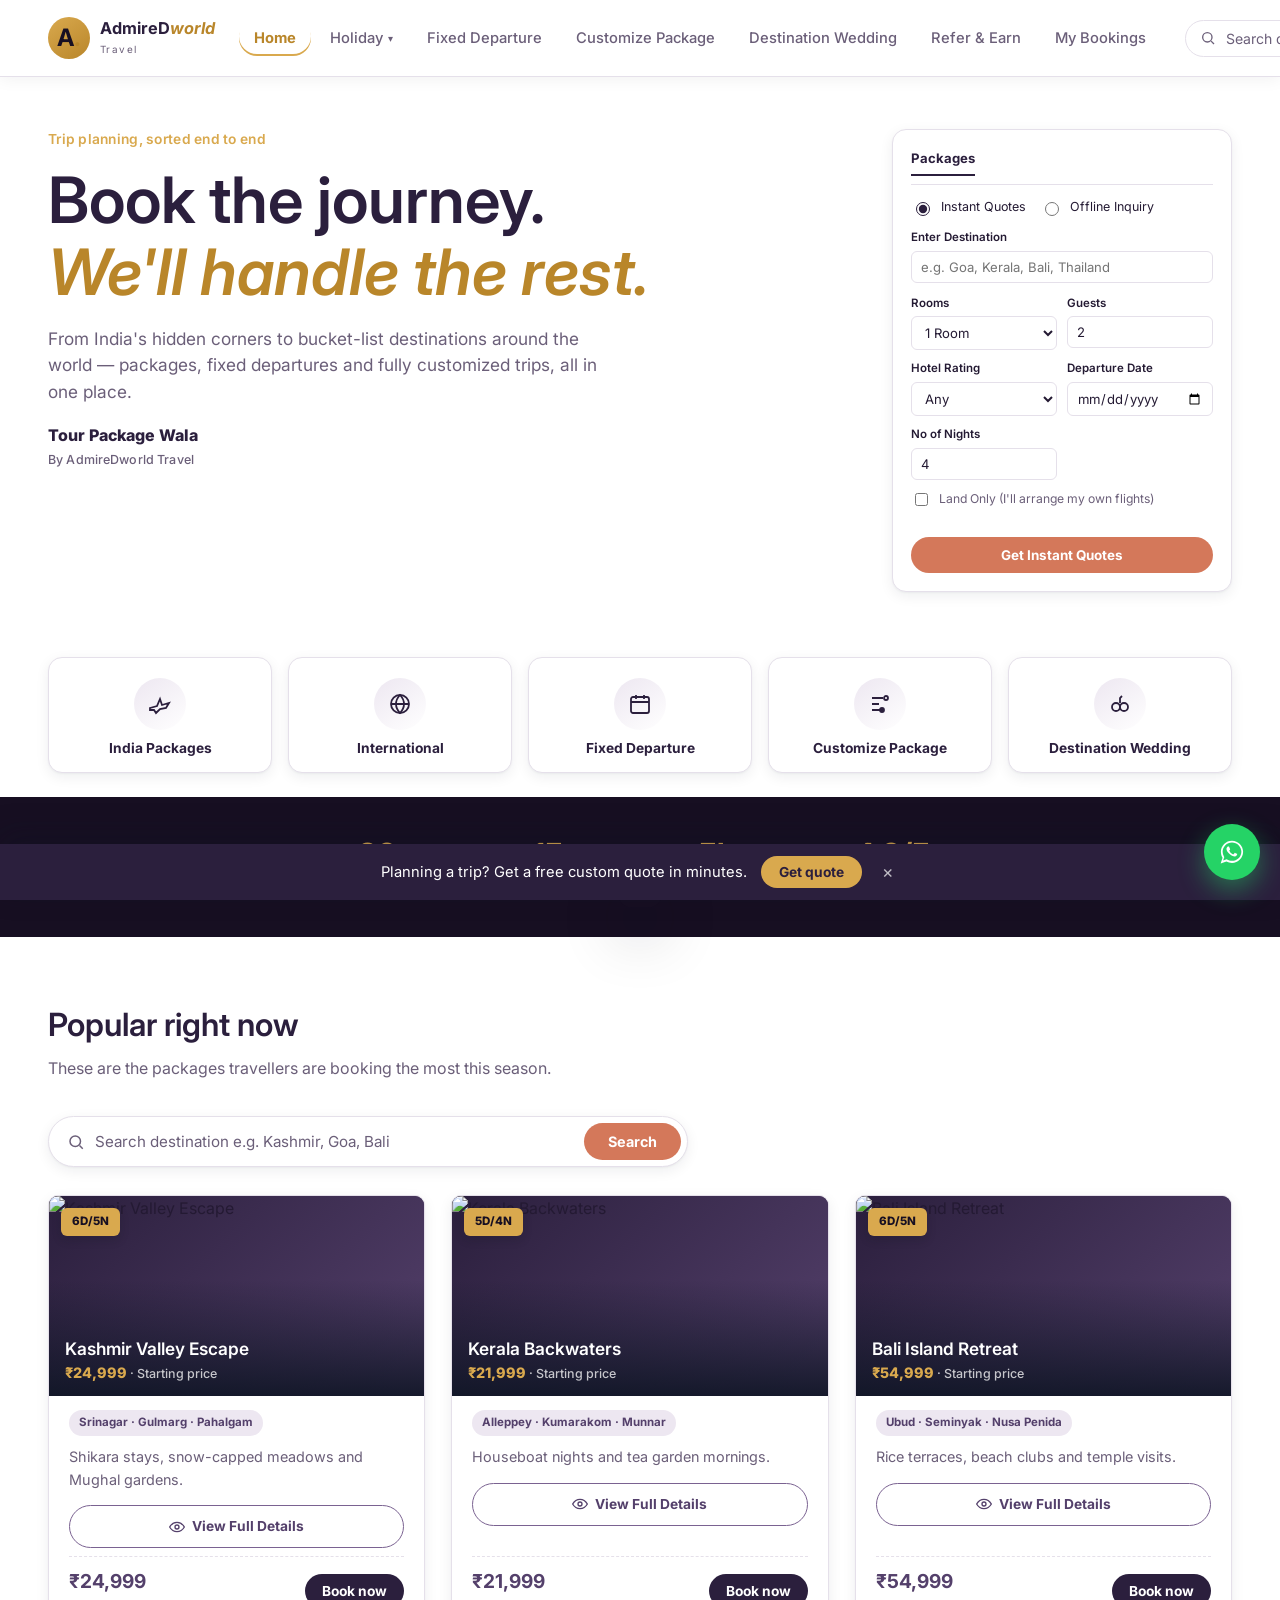
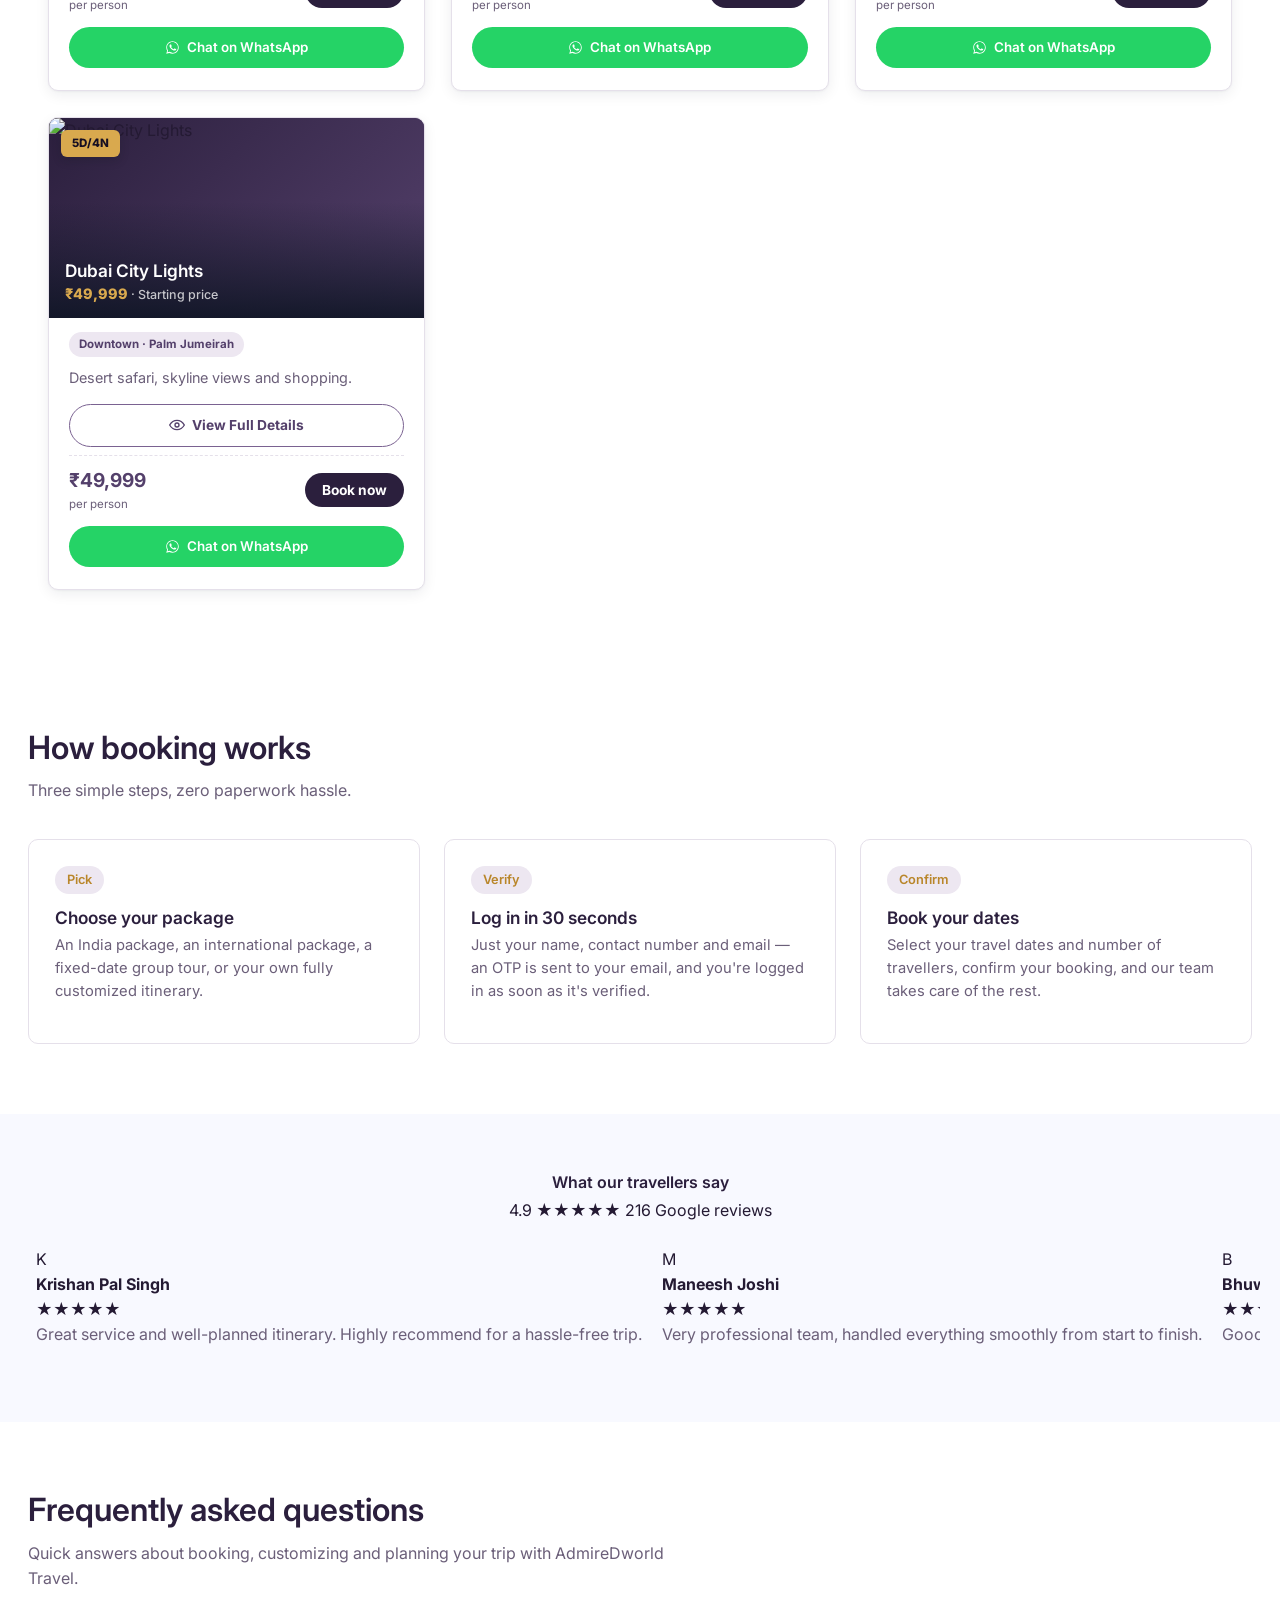
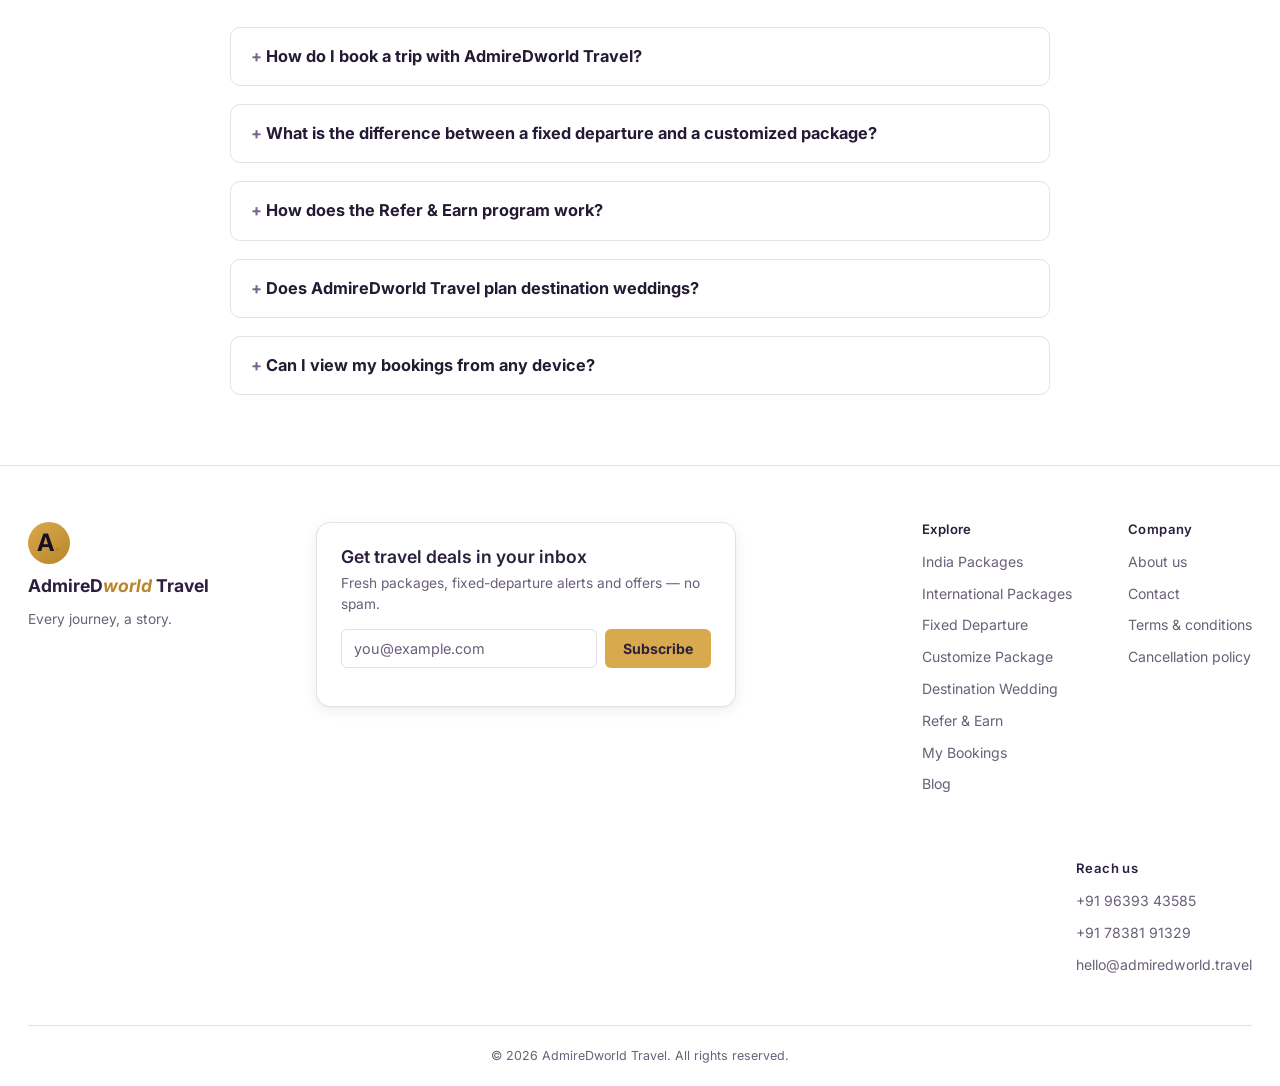
==== index.html @ 6d371c13 "Add files via upload" ====
<!DOCTYPE html>
<html lang="en">
<head>
<meta charset="UTF-8">
<meta name="viewport" content="width=device-width, initial-scale=1.0">

<!-- ============ GOOGLE ANALYTICS (GA4) ============
     Property: "AdmireDworld Travel" (394942253), stream: tourpackagewala.in
     Tracks pageviews automatically; custom conversion events (bookings,
     leads, wedding enquiries) are fired from js/script.js — see the
     gtag('event', ...) calls near each successful form submission. -->
<!-- Google tag (gtag.js) — additional GA4 stream -->
<script async src="https://www.googletagmanager.com/gtag/js?id=G-2WT1V9B7Y7"></script>
<script>
  window.dataLayer = window.dataLayer || [];
  function gtag(){dataLayer.push(arguments);}
  gtag('js', new Date());
  gtag('config', 'G-2WT1V9B7Y7');
</script>

<!-- ============ PRIMARY SEO ============ -->
<title id="pageTitleTag">AdmireDworld Travel | India &amp; International Holiday Packages, Fixed Departures &amp; Destination Weddings</title>
<meta id="metaDescriptionTag" name="description" content="Plan your next trip with AdmireDworld Travel — handpicked India &amp; international holiday packages, fixed-date group departures, fully customized itineraries, and destination wedding planning. Trusted by 18,000+ travellers.">
<meta name="keywords" content="AdmireDworld Travel, India travel packages, international holiday packages, fixed departure tours, customized trip itinerary, destination wedding planner, honeymoon packages, group tours India, travel agency">
<meta name="robots" content="index, follow, max-image-preview:large">
<meta name="author" content="AdmireDworld Travel">
<link id="canonicalTag" rel="canonical" href="https://www.tourpackagewala.in/">
<link rel="llms-txt" href="llms.txt" title="Plain-facts summary for AI assistants">
<meta name="theme-color" content="#2B3968">
<link rel="icon" href="favicon.ico" sizes="any">
<link rel="apple-touch-icon" href="apple-touch-icon.png">

<!-- ============ OPEN GRAPH (Facebook / WhatsApp / LinkedIn previews) ============ -->
<meta property="og:type" content="travel_agency">
<meta property="og:site_name" content="AdmireDworld Travel">
<meta property="og:title" content="AdmireDworld Travel | India &amp; International Holiday Packages">
<meta property="og:description" content="Handpicked India &amp; international packages, fixed departures, customized trips and destination weddings — planned end to end by AdmireDworld Travel.">
<meta property="og:url" content="https://www.tourpackagewala.in/">
<meta property="og:image" content="https://www.tourpackagewala.in/og-image.jpg">
<meta property="og:locale" content="en_IN">

<!-- ============ TWITTER CARD ============ -->
<meta name="twitter:card" content="summary_large_image">
<meta name="twitter:title" content="AdmireDworld Travel | India &amp; International Holiday Packages">
<meta name="twitter:description" content="Handpicked India &amp; international packages, fixed departures, customized trips and destination weddings.">
<meta name="twitter:image" content="https://www.tourpackagewala.in/og-image.jpg">

<link rel="preconnect" href="https://fonts.googleapis.com">
<link rel="preconnect" href="https://fonts.gstatic.com" crossorigin>
<link href="https://fonts.googleapis.com/css2?family=Fraunces:ital,opsz,wght@0,9..144,400;0,9..144,500;0,9..144,600;0,9..144,700;1,9..144,500&family=Inter:wght@400;500;600;700&display=swap" rel="stylesheet">
<link rel="stylesheet" href="style.css?v=8">

<!-- ============ STRUCTURED DATA (Schema.org) — helps Google Business Profile,
     AI answer engines (AEO) and rich results understand who you are ============
     NOTE: Replace the placeholder address, geo-coordinates, openingHours and
     sameAs (social + Google Business Profile) links below with your real
     details so this matches your Google Business Profile exactly (same NAP —
     Name, Address, Phone — everywhere is what makes GBP ranking work). -->
<script type="application/ld+json">
{
  "@context": "https://schema.org",
  "@type": "TravelAgency",
  "name": "AdmireDworld Travel",
  "description": "AdmireDworld Travel plans India and international holiday packages, fixed-date group departures, fully customized itineraries and destination weddings.",
  "url": "https://www.tourpackagewala.in/",
  "telephone": "+91-96393-43585",
  "email": "hello@admiredworld.travel",
  "priceRange": "₹₹",
  "image": "https://www.tourpackagewala.in/og-image.jpg",
  "address": {
    "@type": "PostalAddress",
    "streetAddress": "Gas Godam Rd, near Ujala Cygnus Central Hospital, Shiv Puram Phase-I, Kusumkhera",
    "addressLocality": "Haldwani",
    "addressRegion": "Uttarakhand",
    "postalCode": "263139",
    "addressCountry": "IN"
  },
  "geo": {
    "@type": "GeoCoordinates",
    "latitude": "29.2214385",
    "longitude": "79.503896"
  },
  "openingHoursSpecification": [
    {
      "@type": "OpeningHoursSpecification",
      "dayOfWeek": ["Monday","Tuesday","Wednesday","Thursday","Friday","Saturday"],
      "opens": "10:00",
      "closes": "19:00"
    }
  ],
  "sameAs": [
    "https://www.instagram.com/admiredworldtravel",
    "https://www.facebook.com/admiredworldtravel",
    "https://www.google.com/maps/place/?q=place_id:ChIJj8Ql8t39DDkRrRLIYlq8JWg"
  ],
  "areaServed": "IN",
  "aggregateRating": {
    "@type": "AggregateRating",
    "ratingValue": "4.9",
    "reviewCount": "216"
  }
}
</script>

<!-- FAQ structured data — matches the visible FAQ section near the footer.
     This is what AI answer engines (ChatGPT, Google AI Overviews, Perplexity
     etc.) read to answer questions about AdmireDworld Travel directly. -->
<script type="application/ld+json">
{
  "@context": "https://schema.org",
  "@type": "FAQPage",
  "mainEntity": [
    {
      "@type": "Question",
      "name": "How do I book a trip with AdmireDworld Travel?",
      "acceptedAnswer": {
        "@type": "Answer",
        "text": "Choose an India package, international package, fixed departure, or build a fully customized itinerary. Log in with your name, phone number and email (verified by a one-time OTP sent to your email), select your travel dates and number of travellers, and confirm your booking. Our team takes care of the rest."
      }
    },
    {
      "@type": "Question",
      "name": "What is the difference between a fixed departure and a customized package?",
      "acceptedAnswer": {
        "@type": "Answer",
        "text": "A fixed departure is a group tour that leaves on a set date with guaranteed seats. A customized package is built just for you — you choose the destination, duration, budget and travel style, and our team sends a personalized itinerary within 24 hours."
      }
    },
    {
      "@type": "Question",
      "name": "How does the Refer & Earn program work?",
      "acceptedAnswer": {
        "@type": "Answer",
        "text": "Once you're approved as a referral partner, share your personal referral link. When someone signs up through it, they get an instant ₹500 welcome bonus. Once their trip booking is confirmed, you earn your commission percentage of that booking amount as travel credit."
      }
    },
    {
      "@type": "Question",
      "name": "Does AdmireDworld Travel plan destination weddings?",
      "acceptedAnswer": {
        "@type": "Answer",
        "text": "Yes. AdmireDworld Travel plans destination weddings end to end — venue selection, decor, guest travel and on-ground coordination — across curated venues in India and abroad."
      }
    },
    {
      "@type": "Question",
      "name": "Can I view my bookings from any device?",
      "acceptedAnswer": {
        "@type": "Answer",
        "text": "Yes. Log in with the same account (email) on any phone or computer and all your bookings appear, since they are saved against your account on our server rather than on a single device."
      }
    }
  ]
}
</script>

<!-- Per-package FAQ structured data (AEO) — stays "null" (no FAQPage here)
     on every normal page, including the homepage, so it never duplicates
     the general site FAQ schema above. Populated with THIS package's own
     questions/answers only on a /package/... page: client-side by
     script.js (pkgFaqSchemaJSON(), for in-app SPA navigation) and,
     for crawlers/bots that don't run JavaScript, server-side by
     middleware.js (buildPkgFaqSchema()) before the HTML is ever sent. -->
<script type="application/ld+json" id="pkgFaqSchemaTag">{}</script>
</head>
<body>

<!-- ============ HEADER / NAV ============ -->
<header class="site-header" id="siteHeader">
  <div class="header-inner">
    <a href="#home" class="logo" data-tab="home">
      <span class="logo-mark">A<span class="logo-dot">.</span></span>
      <span class="logo-text">AdmireD<em>world</em><br><small>Travel</small></span>
    </a>

    <nav class="main-nav" id="mainNav">
      <button class="nav-link active" data-tab="home">Home</button>
      <div class="nav-dropdown" id="holidayNavItem">
        <button type="button" class="nav-dropdown-toggle" id="holidayToggle" aria-haspopup="true" aria-expanded="false">Holiday <span class="nav-caret">&#9662;</span></button>
        <div class="nav-dropdown-menu" id="holidayMenu">
          <button class="nav-dropdown-link" data-tab="india">India Packages</button>
          <button class="nav-dropdown-link" data-tab="international">International Packages</button>
        </div>
      </div>
      <button class="nav-link" data-tab="fixed">Fixed Departure</button>
      <button class="nav-link" data-tab="customize">Customize Package</button>
      <button class="nav-link" data-tab="wedding">Destination Wedding</button>
      <button class="nav-link" data-tab="refer">Refer &amp; Earn</button>
      <button class="nav-link" data-tab="mybookings">My Bookings</button>
    </nav>

    <div class="header-actions">
      <form class="site-search-box" id="siteSearchForm" role="search">
        <svg class="site-search-ic" width="16" height="16" viewBox="0 0 24 24" fill="none" stroke="currentColor" stroke-width="2"><circle cx="11" cy="11" r="7"/><path d="M21 21l-4.3-4.3"/></svg>
        <input type="text" id="siteSearchInput" placeholder="Search destination e.g. Kashmir, Goa, Bali" autocomplete="off">
      </form>
      <button class="btn-account" id="accountBtn">
        <svg width="18" height="18" viewBox="0 0 24 24" fill="none"><path d="M12 12c2.7 0 4.9-2.2 4.9-4.9S14.7 2.2 12 2.2 7.1 4.4 7.1 7.1 9.3 12 12 12Zm0 2.4c-3.5 0-10.4 1.8-10.4 5.3v2.1h20.8v-2.1c0-3.5-6.9-5.3-10.4-5.3Z" fill="currentColor"/></svg>
        <span id="accountLabel">Log In</span>
      </button>
      <button class="nav-burger" id="navBurger" aria-label="Menu">
        <span></span><span></span><span></span>
      </button>
    </div>
  </div>
</header>

<!-- ============ HOME ============ -->
<section class="tab-panel active" id="tab-home" data-panel="home">

  <div class="hero">
    <div class="hero-art" aria-hidden="true">
      <div class="hero-slides" id="heroSlides">

        <!-- Slide 1: Kashmir -->
        <div class="hero-slide active">
          <svg viewBox="0 0 1200 700" preserveAspectRatio="xMidYMid slice">
            <defs>
              <linearGradient id="skyGrad1" x1="0" y1="0" x2="0" y2="1">
                <stop offset="0%" stop-color="#F7F9FD"/>
                <stop offset="55%" stop-color="#DCE8F5"/>
                <stop offset="100%" stop-color="#FBDFA0"/>
              </linearGradient>
              <linearGradient id="sunGrad1" x1="0" y1="0" x2="0" y2="1">
                <stop offset="0%" stop-color="#FCE2B3"/>
                <stop offset="100%" stop-color="#E3A23E"/>
              </linearGradient>
            </defs>
            <rect width="1200" height="700" fill="url(#skyGrad1)"/>
            <circle cx="900" cy="430" r="120" fill="url(#sunGrad1)" opacity="0.9"/>
            <path d="M0 470 L120 380 L230 460 L360 340 L480 470 L620 370 L760 480 L900 360 L1040 470 L1200 400 L1200 700 L0 700 Z" fill="#1D2433" opacity="0.55"/>
            <path d="M0 470 L120 380 L150 395 L230 460 L280 440 L360 340 L400 360 L480 470 L560 445 L620 370 L680 400 L760 480 L830 455 L900 360 L960 390 L1040 470 L1120 445 L1200 400" fill="none" stroke="#EAF2FA" stroke-width="8" opacity="0.85"/>
            <path d="M0 540 L150 460 L300 530 L470 420 L640 540 L820 440 L1000 530 L1200 460 L1200 700 L0 700 Z" fill="#3D5FA8" opacity="0.75"/>
            <path d="M0 610 L180 560 L340 610 L520 550 L700 610 L900 555 L1080 610 L1200 580 L1200 700 L0 700 Z" fill="#0A2E33"/>
          </svg>
          <img class="hero-photo" src="images/hero-kashmir.jpg" alt="Kashmir Valley" loading="eager" onerror="this.style.display='none'">
          <span class="hero-slide-label">Kashmir Valley</span>
        </div>

        <!-- Slide 2: Bali -->
        <div class="hero-slide">
          <svg viewBox="0 0 1200 700" preserveAspectRatio="xMidYMid slice">
            <defs>
              <linearGradient id="skyGrad2" x1="0" y1="0" x2="0" y2="1">
                <stop offset="0%" stop-color="#F7F9FD"/>
                <stop offset="55%" stop-color="#DCE8F5"/>
                <stop offset="100%" stop-color="#FBDFA0"/>
              </linearGradient>
              <linearGradient id="sunGrad2" x1="0" y1="0" x2="0" y2="1">
                <stop offset="0%" stop-color="#FCE2B3"/>
                <stop offset="100%" stop-color="#C98620"/>
              </linearGradient>
            </defs>
            <rect width="1200" height="700" fill="url(#skyGrad2)"/>
            <circle cx="300" cy="420" r="130" fill="url(#sunGrad2)" opacity="0.9"/>
            <path d="M0 560 L1200 560 L1200 700 L0 700 Z" fill="#2C4680" opacity="0.9"/>
            <path d="M180 560 C170 480 190 430 210 400 C225 440 235 490 220 560 Z" fill="#1D2433" opacity="0.8"/>
            <path d="M960 560 C950 470 975 420 995 385 C1012 430 1022 490 1002 560 Z" fill="#1D2433" opacity="0.8"/>
            <path d="M0 600 Q150 580 300 600 T600 600 T900 600 T1200 600 L1200 700 L0 700 Z" fill="#0A2E33"/>
          </svg>
          <img class="hero-photo" src="images/hero-bali.jpg" alt="Bali Island Retreat" loading="lazy" onerror="this.style.display='none'">
          <span class="hero-slide-label">Bali Island Retreat</span>
        </div>

        <!-- Slide 3: Dubai -->
        <div class="hero-slide">
          <svg viewBox="0 0 1200 700" preserveAspectRatio="xMidYMid slice">
            <defs>
              <linearGradient id="skyGrad3" x1="0" y1="0" x2="0" y2="1">
                <stop offset="0%" stop-color="#F7F9FD"/>
                <stop offset="60%" stop-color="#F5E3C2"/>
                <stop offset="100%" stop-color="#FBDFA0"/>
              </linearGradient>
            </defs>
            <rect width="1200" height="700" fill="url(#skyGrad3)"/>
            <circle cx="1000" cy="460" r="100" fill="#FCE2B3" opacity="0.85"/>
            <g fill="#1D2433" opacity="0.75">
              <rect x="80" y="380" width="46" height="220"/>
              <rect x="150" y="430" width="40" height="170"/>
              <rect x="220" y="330" width="34" height="270"/>
              <rect x="280" y="400" width="50" height="200"/>
              <rect x="360" y="360" width="30" height="240"/>
              <path d="M375 360 L390 330 L405 360 Z"/>
              <rect x="430" y="410" width="44" height="190"/>
              <rect x="500" y="370" width="36" height="230"/>
            </g>
            <path d="M0 600 L1200 600 L1200 700 L0 700 Z" fill="#0A2E33"/>
          </svg>
          <img class="hero-photo" src="images/hero-dubai.jpg" alt="Dubai City Lights" loading="lazy" onerror="this.style.display='none'">
          <span class="hero-slide-label">Dubai City Lights</span>
        </div>

        <!-- Slide 4: Goa -->
        <div class="hero-slide">
          <svg viewBox="0 0 1200 700" preserveAspectRatio="xMidYMid slice">
            <defs>
              <linearGradient id="skyGrad4" x1="0" y1="0" x2="0" y2="1">
                <stop offset="0%" stop-color="#EAF2FA"/>
                <stop offset="55%" stop-color="#FBDFA0"/>
                <stop offset="100%" stop-color="#F0B199"/>
              </linearGradient>
            </defs>
            <rect width="1200" height="700" fill="url(#skyGrad4)"/>
            <circle cx="650" cy="440" r="110" fill="#FCE2B3" opacity="0.9"/>
            <path d="M120 560 C110 470 135 415 155 380 C172 420 182 480 165 560 Z" fill="#2C4680" opacity="0.85"/>
            <path d="M1050 560 C1040 480 1062 430 1080 400 C1096 440 1105 495 1090 560 Z" fill="#2C4680" opacity="0.85"/>
            <path d="M0 590 Q200 560 400 590 T800 590 T1200 590 L1200 700 L0 700 Z" fill="#3D5FA8" opacity="0.85"/>
            <path d="M0 640 L1200 640 L1200 700 L0 700 Z" fill="#0A2E33"/>
          </svg>
          <img class="hero-photo" src="images/hero-goa.jpg" alt="Goa Beach Break" loading="lazy" onerror="this.style.display='none'">
          <span class="hero-slide-label">Goa Beach Break</span>
        </div>

        <!-- Slide 5: Rajasthan -->
        <div class="hero-slide">
          <svg viewBox="0 0 1200 700" preserveAspectRatio="xMidYMid slice">
            <defs>
              <linearGradient id="skyGrad5" x1="0" y1="0" x2="0" y2="1">
                <stop offset="0%" stop-color="#F7F9FD"/>
                <stop offset="55%" stop-color="#F5E3C2"/>
                <stop offset="100%" stop-color="#FBDFA0"/>
              </linearGradient>
            </defs>
            <rect width="1200" height="700" fill="url(#skyGrad5)"/>
            <circle cx="950" cy="420" r="95" fill="#FCE2B3" opacity="0.9"/>
            <path d="M0 560 Q300 500 600 560 T1200 560 L1200 700 L0 700 Z" fill="#C98620" opacity="0.55"/>
            <g fill="#1D2433" opacity="0.8">
              <rect x="500" y="420" width="18" height="150"/>
              <rect x="560" y="380" width="24" height="190"/>
              <circle cx="572" cy="375" r="18"/>
              <rect x="630" y="430" width="18" height="140"/>
              <rect x="680" y="400" width="70" height="170"/>
              <circle cx="715" cy="395" r="26"/>
            </g>
            <path d="M0 600 L1200 600 L1200 700 L0 700 Z" fill="#0A2E33"/>
          </svg>
          <img class="hero-photo" src="images/hero-rajasthan.jpg" alt="Royal Rajasthan" loading="lazy" onerror="this.style.display='none'">
          <span class="hero-slide-label">Royal Rajasthan</span>
        </div>

      </div>

      <div class="hero-dots" id="heroDots">
        <button type="button" class="active" aria-label="Show Kashmir slide"></button>
        <button type="button" aria-label="Show Bali slide"></button>
        <button type="button" aria-label="Show Dubai slide"></button>
        <button type="button" aria-label="Show Goa slide"></button>
        <button type="button" aria-label="Show Rajasthan slide"></button>
      </div>
    </div>

    <div class="hero-content hero-content--split">
      <div class="hero-text">
        <p class="hero-kicker">Trip planning, sorted end to end</p>
        <h1 class="hero-title">Book the journey.<br><em>We'll handle the rest.</em></h1>
        <p class="hero-sub">From India's hidden corners to bucket-list destinations around the world — packages, fixed departures and fully customized trips, all in one place.</p>
        <div class="hero-trust-line">
          <strong>Tour Package Wala</strong>
          <span class="hero-trust-sub">By AdmireDworld Travel</span>
        </div>
      </div>

      <form class="cwiz-search-card hero-search-side" id="heroSearch">
        <div class="hs-tabs">
          <span class="hs-tab active">Packages</span>
        </div>

        <div class="cwiz-mode-toggle">
          <label class="cwiz-radio">
            <input type="radio" name="hsMode" value="instant" id="hsModeInstant" checked> Instant Quotes
          </label>
          <label class="cwiz-radio">
            <input type="radio" name="hsMode" value="offline" id="hsModeOffline"> Offline Inquiry
          </label>
        </div>

        <div class="f-field f-field--wide">
          <label for="hsDestination">Enter Destination</label>
          <input type="text" id="hsDestination" list="hsDestList" placeholder="e.g. Goa, Kerala, Bali, Thailand" autocomplete="off">
          <datalist id="hsDestList"></datalist>
        </div>

        <div class="form-grid">
          <div class="f-field">
            <label for="hsRooms">Rooms</label>
            <select id="hsRooms">
              <option value="1">1 Room</option>
              <option value="2">2 Rooms</option>
              <option value="3">3 Rooms</option>
              <option value="4">4 Rooms</option>
            </select>
          </div>
          <div class="f-field">
            <label for="hsGuests">Guests</label>
            <input type="number" id="hsGuests" min="1" max="20" value="2">
          </div>
          <div class="f-field">
            <label for="hsRating">Hotel Rating</label>
            <select id="hsRating">
              <option value="any">Any</option>
              <option value="3">3 Star</option>
              <option value="4">4 Star</option>
              <option value="5">5 Star</option>
            </select>
          </div>
          <div class="f-field">
            <label for="hsDate">Departure Date</label>
            <input type="date" id="hsDate">
          </div>
          <div class="f-field">
            <label for="hsNights">No of Nights</label>
            <input type="number" id="hsNights" min="1" max="30" value="4">
          </div>
        </div>

        <label class="cwiz-checkbox">
          <input type="checkbox" id="hsLandOnly"> Land Only (I'll arrange my own flights)
        </label>

        <div class="form-grid hs-offline-fields" id="hsOfflineFields" style="display:none;">
          <div class="f-field"><label for="hsOffName">Full name</label><input type="text" id="hsOffName"></div>
          <div class="f-field"><label for="hsOffPhone">Phone number</label><input type="tel" id="hsOffPhone" maxlength="10"></div>
        </div>

        <p class="field-error" id="hsMsg"></p>
        <button type="submit" class="btn-primary cwiz-search-btn" id="hsSubmitBtn">Get Instant Quotes</button>
      </form>
    </div>
  </div>

  <div class="quick-nav">
    <button type="button" class="quick-nav-item" data-tab="india">
      <span class="quick-nav-icon"><svg viewBox="0 0 24 24" fill="none" stroke="currentColor" stroke-width="1.8"><path d="M2 16l7-2 3-7 2 6 7-2-3 5-6 1-4 4-2-3-4 0z"/></svg></span>
      <span>India Packages</span>
    </button>
    <button type="button" class="quick-nav-item" data-tab="international">
      <span class="quick-nav-icon"><svg viewBox="0 0 24 24" fill="none" stroke="currentColor" stroke-width="1.8"><circle cx="12" cy="12" r="9"/><path d="M3 12h18M12 3c2.5 2.6 4 6 4 9s-1.5 6.4-4 9c-2.5-2.6-4-6-4-9s1.5-6.4 4-9z"/></svg></span>
      <span>International</span>
    </button>
    <button type="button" class="quick-nav-item" data-tab="fixed">
      <span class="quick-nav-icon"><svg viewBox="0 0 24 24" fill="none" stroke="currentColor" stroke-width="1.8"><rect x="3" y="5" width="18" height="16" rx="2"/><path d="M16 3v4M8 3v4M3 10h18"/></svg></span>
      <span>Fixed Departure</span>
    </button>
    <button type="button" class="quick-nav-item" data-tab="customize">
      <span class="quick-nav-icon"><svg viewBox="0 0 24 24" fill="none" stroke="currentColor" stroke-width="1.8"><path d="M4 6h11M4 12h7M4 18h11"/><circle cx="18" cy="6" r="2"/><circle cx="14" cy="18" r="2"/></svg></span>
      <span>Customize Package</span>
    </button>
    <button type="button" class="quick-nav-item" data-tab="wedding">
      <span class="quick-nav-icon"><svg viewBox="0 0 24 24" fill="none" stroke="currentColor" stroke-width="1.8"><circle cx="8" cy="15" r="4"/><circle cx="16" cy="15" r="4"/><path d="M12 11V6l2-2"/></svg></span>
      <span>Destination Wedding</span>
    </button>
  </div>

  <div class="strip">
    <div class="strip-item"><strong>30+</strong><span>Curated packages</span></div>
    <div class="strip-item"><strong>15+</strong><span>Countries covered</span></div>
    <div class="strip-item"><strong>5k+</strong><span>Travellers served</span></div>
    <div class="strip-item"><strong>4.9/5</strong><span>Average trip rating</span></div>
  </div>

  <div class="section">
    <div class="section-head">
      <h2>Popular right now</h2>
      <p>These are the packages travellers are booking the most this season.</p>
    </div>
    <form class="pkg-search-form" role="search" data-pkg-search>
      <svg class="pkg-search-ic" width="18" height="18" viewBox="0 0 24 24" fill="none" stroke="currentColor" stroke-width="2" aria-hidden="true"><circle cx="11" cy="11" r="7"/><path d="M21 21l-4.3-4.3"/></svg>
      <input type="text" class="pkg-search-input" list="pkgSearchList" placeholder="Search destination e.g. Kashmir, Goa, Bali" autocomplete="off" aria-label="Search destination">
      <button type="submit" class="pkg-search-btn">Search</button>
    </form>
    <div class="card-grid" id="homeFeatured"></div>
  </div>

  <div class="section alt">
    <div class="section-head">
      <h2>How booking works</h2>
      <p>Three simple steps, zero paperwork hassle.</p>
    </div>
    <div class="how-grid">
      <div class="how-card">
        <span class="how-mark">Pick</span>
        <h3>Choose your package</h3>
        <p>An India package, an international package, a fixed-date group tour, or your own fully customized itinerary.</p>
      </div>
      <div class="how-card">
        <span class="how-mark">Verify</span>
        <h3>Log in in 30 seconds</h3>
        <p>Just your name, contact number and email — an OTP is sent to your email, and you're logged in as soon as it's verified.</p>
      </div>
      <div class="how-card">
        <span class="how-mark">Confirm</span>
        <h3>Book your dates</h3>
        <p>Select your travel dates and number of travellers, confirm your booking, and our team takes care of the rest.</p>
      </div>
    </div>
  </div>

  
</section>

<!-- ============ INDIA PACKAGES ============ -->
<section class="tab-panel" id="tab-india" data-panel="india">
  <div class="panel-hero panel-hero--india">
    <p class="hero-kicker">India Packages</p>
    <h1>One country, a hundred different worlds</h1>
    <p class="panel-sub">From the backwaters to the Himalayas — India's most beautiful corners, with ready-made itineraries.</p>
  </div>
  <div class="section">
    <form class="pkg-search-form" role="search" data-pkg-search>
      <svg class="pkg-search-ic" width="18" height="18" viewBox="0 0 24 24" fill="none" stroke="currentColor" stroke-width="2" aria-hidden="true"><circle cx="11" cy="11" r="7"/><path d="M21 21l-4.3-4.3"/></svg>
      <input type="text" class="pkg-search-input" list="pkgSearchList" placeholder="Search destination e.g. Kashmir, Goa, Bali" autocomplete="off" aria-label="Search destination">
      <button type="submit" class="pkg-search-btn">Search</button>
    </form>
    <div class="filter-row">
      <button class="chip active" data-filter="all">All</button>
      <button class="chip" data-filter="hills">Hills</button>
      <button class="chip" data-filter="beach">Beach</button>
      <button class="chip" data-filter="heritage">Heritage</button>
      <button class="chip" data-filter="offbeat">Offbeat</button>
    </div>
    <div class="card-grid" id="indiaGrid"></div>

    <!-- Admin-only: appears when the page is opened with ?admin=1 in the URL -->
    <div class="blog-admin" id="pkgAdminBox" style="display:none; max-width:640px;">
      <h4>Add / manage India packages (admin)</h4>
      <p class="modal-sub">This is added, edited and deleted directly from the backend. AI also automatically adds one new package here every week.</p>
      <div class="f-field">
        <label for="pkgAdminKey">Admin key</label>
        <input type="password" id="pkgAdminKey" placeholder="Admin key">
      </div>
      <div class="form-grid">
        <div class="f-field"><label for="pkgName">Package name</label><input type="text" id="pkgName" placeholder="e.g. Coorg Coffee Trail"></div>
        <div class="f-field"><label for="pkgLoc">Route (place1 · place2 · place3)</label><input type="text" id="pkgLoc" placeholder="Coorg · Chikmagalur"></div>
        <div class="f-field"><label for="pkgDestination">Destination</label><input type="text" id="pkgDestination" placeholder="Coorg, Karnataka"></div>
        <div class="f-field"><label for="pkgTag">Duration tag</label><input type="text" id="pkgTag" placeholder="5D/4N"></div>
        <div class="f-field">
          <label for="pkgCat">Filter category</label>
          <select id="pkgCat"><option value="hills">Hills</option><option value="beach">Beach</option><option value="heritage">Heritage</option><option value="offbeat">Offbeat</option></select>
        </div>
        <div class="f-field"><label for="pkgHotel">Hotel category</label><input type="text" id="pkgHotel" placeholder="4-star"></div>
        <div class="f-field"><label for="pkgPrice">Price</label><input type="number" id="pkgPrice" placeholder="24999"></div>
        <div class="f-field"><label for="pkgDiscount">Discount price</label><input type="number" id="pkgDiscount" placeholder="21999"></div>
      </div>
      <div class="f-field f-field--wide"><label for="pkgDesc">Short description</label><input type="text" id="pkgDesc" placeholder="One line for the card"></div>
      <div class="f-field f-field--wide"><label for="pkgDayWise">Day-wise itinerary (one line per day: title | description)</label><textarea id="pkgDayWise" rows="4" placeholder="Arrival | Check-in and local market visit&#10;Sightseeing | Full day tour"></textarea></div>
      <div class="f-field f-field--wide"><label for="pkgInclusions">Inclusions (comma separated)</label><textarea id="pkgInclusions" rows="2" placeholder="Hotel stay, Breakfast, Transfers"></textarea></div>
      <div class="f-field f-field--wide"><label for="pkgExclusions">Exclusions (comma separated)</label><textarea id="pkgExclusions" rows="2" placeholder="Flights, Personal expenses"></textarea></div>
      <button class="btn-primary" id="pkgAdminSaveBtn">Add package</button>
      <p class="field-error" id="pkgAdminMsg"></p>

      <div class="section-head" style="margin-top:28px;"><h4 style="margin:0;">Existing packages (click to edit / delete)</h4></div>
      <div id="pkgAdminList"></div>
    </div>
  </div>
</section>

<!-- ============ INTERNATIONAL PACKAGES ============ -->
<section class="tab-panel" id="tab-international" data-panel="international">
  <div class="panel-hero panel-hero--intl">
    <p class="hero-kicker">International Packages</p>
    <h1>Get your passport ready, we'll handle the rest</h1>
    <p class="panel-sub">Visa assistance, flights, stay and sightseeing — all bundled into one package.</p>
  </div>
  <div class="section">
    <form class="pkg-search-form" role="search" data-pkg-search>
      <svg class="pkg-search-ic" width="18" height="18" viewBox="0 0 24 24" fill="none" stroke="currentColor" stroke-width="2" aria-hidden="true"><circle cx="11" cy="11" r="7"/><path d="M21 21l-4.3-4.3"/></svg>
      <input type="text" class="pkg-search-input" list="pkgSearchList" placeholder="Search destination e.g. Kashmir, Goa, Bali" autocomplete="off" aria-label="Search destination">
      <button type="submit" class="pkg-search-btn">Search</button>
    </form>
    <div class="filter-row">
      <button class="chip active" data-filter="all">All</button>
      <button class="chip" data-filter="beach">Beach</button>
      <button class="chip" data-filter="city">City &amp; Shopping</button>
      <button class="chip" data-filter="scenic">Scenic</button>
      <button class="chip" data-filter="honeymoon">Honeymoon</button>
    </div>
    <div class="card-grid" id="intlGrid"></div>

    <!-- Admin-only: appears when the page is opened with ?admin=1 in the URL -->
    <div class="blog-admin" id="intlAdminBox" style="display:none; max-width:640px;">
      <h4>Add / manage International packages (admin)</h4>
      <p class="modal-sub">This is added, edited and deleted directly from the backend. AI also automatically adds one new package here every week.</p>
      <div class="f-field">
        <label for="intlAdminKey">Admin key</label>
        <input type="password" id="intlAdminKey" placeholder="Admin key">
      </div>
      <div class="form-grid">
        <div class="f-field"><label for="intlName">Package name</label><input type="text" id="intlName" placeholder="e.g. Vietnam Discovery"></div>
        <div class="f-field"><label for="intlLoc">Route (place1 · place2 · place3)</label><input type="text" id="intlLoc" placeholder="Hanoi · Ha Long Bay"></div>
        <div class="f-field"><label for="intlDestination">Destination</label><input type="text" id="intlDestination" placeholder="Vietnam"></div>
        <div class="f-field"><label for="intlTag">Duration tag</label><input type="text" id="intlTag" placeholder="6D/5N"></div>
        <div class="f-field">
          <label for="intlCat">Filter category</label>
          <select id="intlCat"><option value="beach">Beach</option><option value="city">City &amp; Shopping</option><option value="scenic">Scenic</option><option value="honeymoon">Honeymoon</option></select>
        </div>
        <div class="f-field"><label for="intlHotel">Hotel category</label><input type="text" id="intlHotel" placeholder="4-star"></div>
        <div class="f-field"><label for="intlPrice">Price</label><input type="number" id="intlPrice" placeholder="49999"></div>
        <div class="f-field"><label for="intlDiscount">Discount price</label><input type="number" id="intlDiscount" placeholder="45999"></div>
      </div>
      <div class="f-field f-field--wide"><label for="intlDesc">Short description</label><input type="text" id="intlDesc" placeholder="One line for the card"></div>
      <div class="f-field f-field--wide"><label for="intlDayWise">Day-wise itinerary (one line per day: title | description)</label><textarea id="intlDayWise" rows="4" placeholder="Arrival | Check-in and local market visit&#10;Sightseeing | Full day tour"></textarea></div>
      <div class="f-field f-field--wide"><label for="intlInclusions">Inclusions (comma separated)</label><textarea id="intlInclusions" rows="2" placeholder="Hotel stay, Breakfast, Transfers"></textarea></div>
      <div class="f-field f-field--wide"><label for="intlExclusions">Exclusions (comma separated)</label><textarea id="intlExclusions" rows="2" placeholder="Flights, Personal expenses"></textarea></div>
      <button class="btn-primary" id="intlAdminSaveBtn">Add package</button>
      <p class="field-error" id="intlAdminMsg"></p>

      <div class="section-head" style="margin-top:28px;"><h4 style="margin:0;">Existing packages (click to delete)</h4></div>
      <div id="intlAdminList"></div>
    </div>
  </div>
</section>

<datalist id="pkgSearchList"></datalist>

<!-- ============ SEARCH RESULTS ============ -->
<section class="tab-panel" id="tab-search" data-panel="search">
  <div class="panel-hero panel-hero--india">
    <p class="hero-kicker">Search Results</p>
    <h1 id="searchResultsTitle">Packages</h1>
    <p class="panel-sub" id="searchResultsSub"></p>
  </div>
  <div class="section">
    <form class="pkg-search-form" role="search" data-pkg-search>
      <svg class="pkg-search-ic" width="18" height="18" viewBox="0 0 24 24" fill="none" stroke="currentColor" stroke-width="2" aria-hidden="true"><circle cx="11" cy="11" r="7"/><path d="M21 21l-4.3-4.3"/></svg>
      <input type="text" class="pkg-search-input" list="pkgSearchList" placeholder="Search destination e.g. Kashmir, Goa, Bali" autocomplete="off" aria-label="Search destination">
      <button type="submit" class="pkg-search-btn">Search</button>
    </form>
    <div class="card-grid" id="searchGrid"></div>
    <div id="searchNoResults" class="modal-sub" style="display:none; text-align:center; padding:40px 0;">
      <p>No ready-made packages matched your search. Tell us where you want to go and we'll build a custom itinerary for you.</p>
      <button type="button" class="btn-primary" id="searchGoCustomizeBtn" style="margin-top:14px;">Get a Custom Quote</button>
    </div>
  </div>
</section>

<!-- ============ FIXED DEPARTURE ============ -->
<section class="tab-panel" id="tab-fixed" data-panel="fixed">
  <div class="panel-hero panel-hero--fixed">
    <p class="hero-kicker">Fixed Departure</p>
    <h1>Fixed dates, group tours, guaranteed seats</h1>
    <p class="panel-sub">Group tours that depart on a fixed date — book early, seats are limited.</p>
  </div>
  <div class="section">
    <div class="fixed-list" id="fixedList"></div>
  </div>
</section>

<!-- ============ CUSTOMIZE PACKAGE ============ -->
<section class="tab-panel" id="tab-customize" data-panel="customize">
  <div class="panel-hero panel-hero--custom">
    <p class="hero-kicker">Customize Package</p>
    <h1>Your trip, on your own terms</h1>
    <p class="panel-sub">Build your own itinerary in a few clicks — pick a hotel, add sightseeing, see one live total, and download your quote as a PDF.</p>
  </div>

  <div class="section">

    <div class="cwiz-search-card" id="cwizSearchStep">
      <div class="cwiz-mode-toggle">
        <label class="cwiz-radio">
          <input type="radio" name="cwizMode" value="builder" id="cwizModeBuilder" checked> Instant Itinerary
        </label>
        <label class="cwiz-radio">
          <input type="radio" name="cwizMode" value="offline" id="cwizModeOffline"> Offline Inquiry
        </label>
      </div>

      <div class="f-field f-field--wide">
        <label for="cwizDestination">Enter destination</label>
        <input type="text" id="cwizDestination" list="cwizDestList" placeholder="e.g. Goa, Kerala, Bali, Thailand" autocomplete="off">
        <datalist id="cwizDestList"></datalist>
      </div>

      <div class="form-grid">
        <div class="f-field">
          <label for="cwizRooms">Rooms</label>
          <select id="cwizRooms">
            <option value="1">1 Room</option>
            <option value="2">2 Rooms</option>
            <option value="3">3 Rooms</option>
            <option value="4">4 Rooms</option>
          </select>
        </div>
        <div class="f-field">
          <label for="cwizGuests">Guests</label>
          <input type="number" id="cwizGuests" min="1" max="20" value="2">
        </div>
        <div class="f-field">
          <label for="cwizRating">Hotel Rating</label>
          <select id="cwizRating">
            <option value="any">Any</option>
            <option value="3">3 Star</option>
            <option value="4">4 Star</option>
            <option value="5">5 Star</option>
          </select>
        </div>
        <div class="f-field">
          <label for="cwizDate">Departure Date</label>
          <input type="date" id="cwizDate">
        </div>
        <div class="f-field">
          <label for="cwizNights">No of Nights</label>
          <input type="number" id="cwizNights" min="1" max="30" value="4">
        </div>
      </div>

      <div class="f-field f-field--wide cwiz-children-wrap">
        <label>Children <span class="cwiz-children-hint">(optional — doesn't change the price)</span></label>
        <div id="cwizChildrenList" class="cwiz-children-list"></div>
        <button type="button" class="cwiz-add-child-btn" id="cwizAddChildBtn">+ Add Child</button>
        <p class="field-error" id="cwizChildrenMsg"></p>
      </div>

      <label class="cwiz-checkbox">
        <input type="checkbox" id="cwizLandOnly"> Land Only (I'll arrange my own flights)
      </label>

      <p class="field-error" id="cwizSearchMsg"></p>
      <button type="button" class="btn-primary cwiz-search-btn" id="cwizSearchBtn">Get Instant Itinerary</button>
    </div>

    <form class="custom-form" id="cwizOfflineForm" style="display:none;">
      <p class="modal-sub">Prefer our team to plan it for you? Leave your details and we'll call you back with a custom itinerary.</p>
      <div class="form-grid">
        <div class="f-field"><label for="cwizOffName">Full name</label><input type="text" id="cwizOffName" required></div>
        <div class="f-field"><label for="cwizOffPhone">Phone number</label><input type="tel" id="cwizOffPhone" maxlength="10" required></div>
        <div class="f-field f-field--wide"><label for="cwizOffEmail">Email</label><input type="email" id="cwizOffEmail"></div>
        <div class="f-field f-field--wide"><label for="cwizOffNotes">What are you planning?</label><textarea id="cwizOffNotes" rows="3" placeholder="Destination, approx. dates, number of travellers..."></textarea></div>
      </div>
      <p class="field-error" id="cwizOfflineMsg"></p>
      <button type="submit" class="btn-primary">Request a callback</button>
    </form>

    <div class="cwiz-builder" id="cwizBuilder" style="display:none;">
      <div class="cwiz-builder-left">
        <div class="cwiz-tabs" id="cwizTabs">
          <button type="button" class="cwiz-tab active" data-cwiz-tab="hotels">Hotels</button>
          <button type="button" class="cwiz-tab" data-cwiz-tab="sightseeing">Sightseeing</button>
          <button type="button" class="cwiz-tab" data-cwiz-tab="transfers">Transfers</button>
          <button type="button" class="cwiz-tab" data-cwiz-tab="visa">Visa</button>
          <button type="button" class="cwiz-tab" data-cwiz-tab="itinerary">Itinerary</button>
          <button type="button" class="cwiz-tab" data-cwiz-tab="review">Review &amp; Price</button>
        </div>
        <div class="cwiz-panel active" id="cwizPanelHotels"></div>
        <div class="cwiz-panel" id="cwizPanelSightseeing"></div>
        <div class="cwiz-panel" id="cwizPanelTransfers"></div>
        <div class="cwiz-panel" id="cwizPanelVisa"></div>
        <div class="cwiz-panel" id="cwizPanelItinerary"></div>
        <div class="cwiz-panel" id="cwizPanelReview"></div>
      </div>

      <aside class="cwiz-summary">
        <div class="cwiz-summary-head">
          <div>
            <span class="cwiz-summary-kicker" id="cwizSumKicker">Selected Package</span>
            <h4 id="cwizSumDest">—</h4>
          </div>
          <button type="button" class="cwiz-edit-btn" id="cwizEditBtn" title="Edit search">&#9998;</button>
        </div>
        <p class="cwiz-summary-meta" id="cwizSumMeta"></p>
        <p class="cwiz-summary-note">Pick your hotel, sightseeing, transfers &amp; visa on the left — your one final total appears under the <strong>Review &amp; Price</strong> tab.</p>

        <div class="cwiz-contact" id="cwizContact">
          <div class="f-field"><label for="cwizName">Full name</label><input type="text" id="cwizName" placeholder="Your name"></div>
          <div class="f-field"><label for="cwizPhone">Phone number</label><input type="tel" id="cwizPhone" maxlength="10" placeholder="10-digit number"></div>
          <div class="f-field"><label for="cwizEmail">Email</label><input type="email" id="cwizEmail" placeholder="you@example.com"></div>
        </div>

        <p class="field-error" id="cwizSaveMsg"></p>
        <button type="button" class="btn-primary btn-block" id="cwizSaveBtn">Save &amp; Book Now</button>

        <div class="cwiz-share">
          <span>Share</span>
          <div class="cwiz-share-icons">
            <button type="button" id="cwizShareWA" title="Share on WhatsApp" aria-label="Share on WhatsApp">
              <svg viewBox="0 0 32 32" fill="#fff"><path d="M16 3C9 3 3.3 8.7 3.3 15.7c0 2.5.7 4.9 1.9 6.9L3 29l6.6-2.1c1.9 1 4.1 1.6 6.4 1.6 7 0 12.7-5.7 12.7-12.7C28.7 8.7 23 3 16 3z"/></svg>
            </button>
            <button type="button" id="cwizShareEmail" title="Share by email" aria-label="Share by email">
              <svg viewBox="0 0 24 24" fill="#fff"><path d="M2 4h20v16H2V4zm2 2v.01L12 12l8-5.99V6H4zm16 12V8.24l-8 6-8-6V18h16z"/></svg>
            </button>
          </div>
        </div>

        <div class="package-download-section customize-download-section" aria-labelledby="cwizDownloadHeading">
          <h3 id="cwizDownloadHeading">Download Your PDF</h3>
          <input type="tel" id="cwizDownloadWhatsapp" maxlength="10" inputmode="numeric" autocomplete="tel" placeholder="Enter Your WhatsApp Number" aria-label="WhatsApp Number">
          <button type="button" class="cwiz-pdf-btn" id="cwizPdfBtn" disabled>&#8681; Download Now</button>
          <p class="package-download-msg" id="cwizDownloadMsg" aria-live="polite"></p>
        </div>
      </aside>
    </div>

    <div class="blog-admin" id="customizeAdminBox" style="display:none; max-width:760px;">
      <h4>Manage customize options (admin)</h4>
      <p class="modal-sub">Add, edit or delete hotel, sightseeing, pickup/drop and visa items here. The customer will always see only one combined total — never individual amounts.</p>
      <div class="f-field">
        <label for="customizeAdminKey">Admin key</label>
        <input type="password" id="customizeAdminKey" placeholder="Admin key">
      </div>
      <button class="btn-primary" id="customizeAdminLoadBtn">Load items</button>
      <p class="field-error" id="customizeAdminMsg"></p>

      <div id="customizeAdminLists" style="margin-top:16px;"></div>

      <h4 style="margin-top:26px;">Add new item</h4>
      <div class="form-grid">
        <div class="f-field">
          <label for="czNewType">Type</label>
          <select id="czNewType">
            <option value="hotels">Hotel</option>
            <option value="sightseeing">Sightseeing</option>
            <option value="transfers">Pickup &amp; Drop</option>
            <option value="visas">Visa</option>
          </select>
        </div>
        <div class="f-field">
          <label for="czNewDest" id="czNewDestLabel">Destination</label>
          <input type="text" id="czNewDest" placeholder="e.g. Goa">
        </div>
        <div class="f-field" id="czNewCatWrap">
          <label for="czNewCat">Category (hotels only)</label>
          <input type="text" id="czNewCat" placeholder="e.g. Deluxe">
        </div>
        <div class="f-field">
          <label for="czNewName">Name</label>
          <input type="text" id="czNewName" placeholder="e.g. Seabreeze Resort">
        </div>
        <div class="f-field">
          <label for="czNewPrice">Price (₹)</label>
          <input type="number" id="czNewPrice" placeholder="e.g. 15000">
        </div>
        <div class="f-field f-field--wide">
          <label for="czNewDesc">Description</label>
          <input type="text" id="czNewDesc" placeholder="Short description">
        </div>
      </div>
      <button class="btn-primary" id="customizeAdminAddBtn">Add item</button>
      <p class="field-error" id="customizeAdminAddMsg"></p>
    </div>
  </div>
</section>

<!-- ============ DESTINATION WEDDING ============ -->
<section class="tab-panel" id="tab-wedding" data-panel="wedding">
  <div class="wed-hero" id="wedHero">
    <div class="wed-hero-inner">
      <p class="wed-kicker">💍 Destination Wedding</p>
      <h1>Say "I Do" at a Destination You'll Never Forget</h1>
      <p class="wed-hero-sub">From palace lawns in Rajasthan to backwater retreats in Kerala and cliffside ceremonies in Bali — we curate the venue, décor, guest travel and every on-ground detail.</p>
      <div class="wed-hero-actions">
        <button type="button" class="btn-primary wed-hero-btn" id="wedExploreBtn">Explore Venues</button>
        <a class="wed-hero-btn wed-hero-btn--ghost" id="wedWhatsappBtn" href="#" target="_blank" rel="noopener">Chat on WhatsApp</a>
      </div>
    </div>
    <div class="wed-hero-slider" id="wedHeroSlider" hidden>
      <div class="wed-hero-slide-card">
        <div class="wed-hero-slide-img" id="wedHeroSlideImg"></div>
        <div class="wed-hero-slide-body">
          <span class="wed-hero-slide-tag" id="wedHeroSlideTag"></span>
          <h4 id="wedHeroSlideName"></h4>
          <p class="wed-hero-slide-dest" id="wedHeroSlideDest"></p>
          <div class="wed-hero-slide-meta" id="wedHeroSlideMeta"></div>
        </div>
      </div>
      <div class="wed-hero-dots" id="wedHeroDots"></div>
    </div>
    <div class="wed-stats-bar">
      <div class="wed-stat"><span class="wed-stat-ic">💍</span>50+ Weddings Planned</div>
      <div class="wed-stat"><span class="wed-stat-ic">📍</span>6+ Curated Destinations</div>
      <div class="wed-stat"><span class="wed-stat-ic">✨</span>All-Inclusive Packages</div>
    </div>
  </div>

  <div class="section" id="weddingVenuesAnchor">
    <div class="wed-columns">
      <div class="wed-col-venues">
        <div class="section-head">
          <h2>Top Resorts &amp; Venues</h2>
          <p>Handpicked luxury venues with lawns, rooms and full on-ground coordination.</p>
        </div>
        <div class="card-grid wed-grid" id="weddingGrid"></div>
      </div>
      <aside class="wed-col-quote">
        <div class="wed-quote-card">
          <h3>✨ Get Quote for Wedding</h3>
          <p>Plan your dream wedding. Get a personalised quote within 24 hours.</p>
          <form id="weddingQuickForm">
            <div class="f-field">
              <label for="wqName">Your Name</label>
              <input type="text" id="wqName" placeholder="Enter your name">
            </div>
            <div class="f-field">
              <label for="wqDate">Wedding Date</label>
              <input type="month" id="wqDate">
            </div>
            <div class="f-field">
              <label for="wqGuests">Guest Count</label>
              <input type="number" id="wqGuests" min="1" placeholder="e.g. 150 guests">
            </div>
            <div class="f-field">
              <label for="wqPhone">Phone Number</label>
              <input type="tel" id="wqPhone" placeholder="+91 98765 43210" maxlength="10">
            </div>
            <button type="submit" class="btn-primary wed-quote-submit">Get Quote Now →</button>
          </form>
          <p class="wed-quote-trust">✅ 100% Free Consultation · No Booking Fee · Expert Wedding Planner</p>
          <p class="wed-quote-note">🗓️ Best Time: Oct – Mar for perfect weather</p>
        </div>
      </aside>
    </div>
  </div>

  <div class="section alt">
    <div class="section-head">
      <h2>Tell us the full details</h2>
      <p>Fill this in and our wedding planning team will get in touch within 24 hours.</p>
    </div>
    <form class="custom-form" id="weddingForm">
      <div class="form-grid">
        <div class="f-field f-field--wide">
          <label for="wCoupleNames">Couple's names</label>
          <input type="text" id="wCoupleNames" placeholder="e.g. Aditi &amp; Rohan" required>
        </div>
        <div class="f-field">
          <label for="wVenue">Preferred venue</label>
          <select id="wVenue">
            <option value="">No preference / suggest options</option>
          </select>
        </div>
        <div class="f-field">
          <label for="wHotelName">Preferred hotel name (optional)</label>
          <input type="text" id="wHotelName" placeholder="e.g. Taj Lake Palace, or leave blank">
        </div>
        <div class="f-field">
          <label for="wMonth">Wedding month</label>
          <input type="month" id="wMonth">
        </div>
        <div class="f-field">
          <label for="wGuests">Approx. guest count</label>
          <select id="wGuests">
            <option value="">Select guest count</option>
            <option>Under 50</option>
            <option>50 – 150</option>
            <option>150 – 300</option>
            <option>300+</option>
          </select>
        </div>
        <div class="f-field">
          <label for="wBudget">Approx. total budget</label>
          <select id="wBudget">
            <option value="">Select budget</option>
            <option>Under ₹5,00,000</option>
            <option>₹5,00,000 – ₹15,00,000</option>
            <option>₹15,00,000 – ₹40,00,000</option>
            <option>₹40,00,000+</option>
          </select>
        </div>
        <div class="f-field">
          <label for="wName">Your name</label>
          <input type="text" id="wName" placeholder="e.g. Rohan Mehta" required>
        </div>
        <div class="f-field">
          <label for="wPhone">Contact number</label>
          <input type="tel" id="wPhone" placeholder="10-digit mobile number" maxlength="10" required>
        </div>
        <div class="f-field">
          <label for="wEmail">Email ID</label>
          <input type="email" id="wEmail" placeholder="you@example.com" required>
        </div>
      </div>
      <div class="f-field f-field--wide">
        <label>Which function(s) do you need help with?</label>
        <div class="f-check-group" id="wFunctionTypes">
          <label class="f-check-item"><input type="checkbox" value="Haldi"><span>Haldi</span></label>
          <label class="f-check-item"><input type="checkbox" value="Mehndi"><span>Mehndi</span></label>
          <label class="f-check-item"><input type="checkbox" value="Reception"><span>Reception</span></label>
          <label class="f-check-item"><input type="checkbox" value="Shaadi"><span>Shaadi</span></label>
        </div>
      </div>
      <div class="f-field f-field--wide">
        <label for="wNotes">Anything else we should know?</label>
        <textarea id="wNotes" rows="4" placeholder="Rituals, decor theme, guest travel needs, etc."></textarea>
      </div>
      <p class="field-error" id="weddingFormMsg"></p>
      <button type="submit" class="btn-primary">Send enquiry</button>
    </form>
  </div>
</section>

<!-- ============ REFER & EARN ============ -->
<section class="tab-panel" id="tab-refer" data-panel="refer">
  <div class="panel-hero panel-hero--refer">
    <p class="hero-kicker">Refer &amp; Earn</p>
    <h1>Earn Rewards by Referring Travel Packages to Friends &amp; Family</h1>
  </div>
  <div class="section">
    <div class="refer-box" id="referLoggedOut" style="display:none;">
      <h3>Already applied and approved?</h3>
      <p>Log in with the same email to see your live referral link, commission % and earnings.</p>
      <button class="btn-primary" id="referLoginBtn">Log in</button>
    </div>

    <div class="refer-box" id="referLoggedIn">
      <h3>Your referral partner status</h3>

      <div id="referApplyBox" style="display:none;">
        <p>Fill this in to apply as a referral partner / influencer. Our team reviews every application — your affiliate link is generated only after approval.</p>
        <form class="custom-form" id="referApplyForm">
          <div class="form-grid">
            <div class="f-field">
              <label for="raName">Name</label>
              <input type="text" id="raName" placeholder="Your full name" required>
            </div>
            <div class="f-field">
              <label for="raEmail">Email</label>
              <input type="email" id="raEmail" placeholder="you@example.com" required>
            </div>
            <div class="f-field">
              <label for="raPhone">Phone</label>
              <input type="tel" id="raPhone" placeholder="+91 98765 43210" maxlength="10">
            </div>
            <div class="f-field f-field--wide">
              <label for="raSocial">Instagram / YouTube profile</label>
              <input type="text" id="raSocial" placeholder="e.g. instagram.com/yourhandle" required>
            </div>
            <div class="f-field">
              <label for="raFollowers">Followers</label>
              <input type="text" id="raFollowers" placeholder="e.g. 12,000">
            </div>
            <div class="f-field">
              <label for="raCategory">Content category</label>
              <input type="text" id="raCategory" placeholder="e.g. Travel, Lifestyle, Vlogging">
            </div>
            <div class="f-field">
              <label for="raLocation">Audience location</label>
              <input type="text" id="raLocation" placeholder="e.g. Mostly India / Delhi-NCR">
            </div>
            <div class="f-field f-field--wide">
              <label for="raReason">Why do you want to promote us?</label>
              <textarea id="raReason" rows="3" placeholder="Tell us a bit about why you'd like to become a referral partner" required></textarea>
            </div>
          </div>
          <button type="submit" class="btn-primary">Submit application</button>
        </form>
      </div>

      <div class="refer-status-note refer-status-note--pending" id="referPendingNote" style="display:none;">
        Your request to become a referral partner is with our team for review. Once approved, your referral link and commission % will appear here.
      </div>
      <div class="refer-status-note refer-status-note--revoked" id="referRevokedNote" style="display:none;">
        Your referral partner access isn't active right now. Please contact our team if you have questions.
        <div style="margin-top:12px;"><button class="btn-primary" id="referReapplyBtn">Apply again</button></div>
      </div>

      <div class="refer-status-note refer-status-note--approved-anon" id="referApprovedAnonNote" style="display:none;">
        🎉 You're approved as a referral partner! Log in with the same email you applied with to see your referral link, commission % and earnings.
        <div style="margin-top:12px;"><button class="btn-primary" id="referApprovedAnonLoginBtn">Log in</button></div>
      </div>

      <div id="referApprovedBox" style="display:none;">
        <div class="f-field" style="margin-bottom:14px;">
          <label for="referPkgSelect">Attach a package to your link (optional)</label>
          <select id="referPkgSelect">
            <option value="">General link (no package selected)</option>
          </select>
          <p style="margin:6px 0 0; font-size:0.8rem; color:var(--ink-soft);">Whoever opens your link will see this package first, but can still browse and pick any other package.</p>
        </div>
        <div class="refer-code-row">
          <span class="refer-code" id="referCodeText">—</span>
          <button class="btn-primary" id="referCopyBtn">Copy link</button>
        </div>
        <div class="refer-share-row">
          <a class="btn-text" id="referWhatsapp" target="_blank" rel="noopener">Share on WhatsApp</a>
        </div>
        <div class="refer-stats-row">
          <div class="refer-stat"><strong id="referCountStat">0</strong><span>friends referred</span></div>
          <div class="refer-stat"><strong id="referEarnedStat">₹0</strong><span>total credit earned</span></div>
          <div class="refer-stat"><strong id="referCommissionStat">0%</strong><span>your commission rate</span></div>
        </div>
      </div>
    </div>

    <div class="refer-box" id="referEarningsBox" style="display:none; margin-top:24px;">
      <h3>Your Referral Earnings</h3>
      <p>Every confirmed booking made through your referral link, with the booking ID, destination, business amount and the commission credited to you.</p>
      <div class="my-bookings-list" id="referEarningsList"></div>
      <p id="referEarningsEmpty" style="display:none; color:var(--ink-soft);">No referred bookings confirmed yet.</p>
    </div>

    <div class="refer-box" id="referLeadsBox" style="display:none; margin-top:24px;">
      <h3>Your Referred Enquiries</h3>
      <p>Every enquiry submitted by a customer who came through your referral link — appears here as soon as they submit it, and shows whether our team has verified it yet.</p>
      <div class="my-bookings-list" id="referLeadsList"></div>
      <p id="referLeadsEmpty" style="display:none; color:var(--ink-soft);">No referred enquiries yet.</p>
    </div>

    <div class="how-grid" style="margin-top:36px;">
      <div class="how-card">
        <span class="how-mark">Share</span>
        <h3>Share your link</h3>
        <p>WhatsApp, Instagram, or anywhere — share your unique referral link with friends.</p>
      </div>
      <div class="how-card">
        <span class="how-mark">Sign up</span>
        <h3>Your friend signs up</h3>
        <p>They come to the site through your link and log in — that's all it takes.</p>
      </div>
      <div class="how-card">
        <span class="how-mark">Earn</span>
        <h3>Both of you get credit</h3>
        <p>They get an instant ₹500 welcome bonus. Once their trip booking is confirmed, you get your commission % of that amount as travel credit — we'll email you asking for your payment scanner.</p>
      </div>
    </div>

    <div class="blog-admin" id="bookingsAdminBox" style="display:none; max-width:680px;">
      <h4>Manage bookings (admin)</h4>
      <p class="modal-sub">As soon as a booking's payment comes in, click "Mark confirmed" here. If that customer originally came through a referral link, the referrer will automatically be credited a % reward and get an email asking for their payment scanner.</p>
      <div class="f-field">
        <label for="bookingsAdminKey">Admin key</label>
        <input type="password" id="bookingsAdminKey" placeholder="Admin key">
      </div>
      <button class="btn-primary" id="bookingsRefreshBtn" style="margin-bottom:8px;">Load bookings</button>
      <button class="btn-primary" id="bookingsExportBtn" style="background:var(--teal); margin-left:8px; margin-bottom:8px;">Download all bookings (CSV)</button>
      <p class="field-error" id="bookingsAdminMsg"></p>
      <div id="bookingsAdminList" style="margin-top:16px;"></div>
    </div>
  </div>
</section>

<!-- ============ MY BOOKINGS ============ -->
<section class="tab-panel" id="tab-mybookings" data-panel="mybookings">
  <div class="panel-hero panel-hero--mybookings">
    <p class="hero-kicker">My Bookings</p>
    <h1>Your bookings, on any device</h1>
    <p class="panel-sub">Log in with the same account on any phone or computer and your booking history follows you — it's saved on our server against your email, not on any one device.</p>
  </div>
  <div class="section">
    <div class="refer-box" id="myBookingsLoggedOut">
      <h3>Log in to see your bookings</h3>
      <p>It's free — the moment you log in, all your bookings (from any device) will show up here.</p>
      <button class="btn-primary" id="myBookingsLoginBtn">Log in</button>
    </div>

    <div id="myBookingsLoggedIn" style="display:none;">
      <div class="my-customer-id-box" id="myBookingsCustomerIdBox" style="display:none;">
        <span>Customer ID</span>
        <strong id="myBookingsCustomerId">-</strong>
      </div>
      <div class="my-bookings-list" id="myBookingsList"></div>
      <p id="myBookingsEmpty" style="display:none; color:var(--ink-soft);">No bookings yet — once you book a package or fixed departure, it'll show up here on every device you log in from.</p>
      <p class="field-error" id="myBookingsMsg"></p>
    </div>
  </div>
</section>

<!-- ============ BLOG (AI-written, daily) ============ -->
<section class="tab-panel" id="tab-blog" data-panel="blog">
  <div class="panel-hero panel-hero--custom">
    <p class="hero-kicker">Travel Stories</p>
    <h1>Fresh travel inspiration, every day</h1>
  </div>
  <div class="section">
    <div id="blogLatestWrap"></div>
    <div class="section-head" style="margin-top:36px;">
      <h2>Recent posts</h2>
    </div>
    <div class="card-grid" id="blogList"></div>

    <div class="blog-admin" id="blogAdminBox" style="display:none;">
      <h4>Set tomorrow's topic (admin)</h4>
      <p class="modal-sub">If left blank, the AI will automatically choose the next topic itself.</p>
      <div class="f-field">
        <label for="blogAdminKey">Admin key</label>
        <input type="password" id="blogAdminKey" placeholder="Admin key">
      </div>
      <div class="f-field">
        <label for="blogAdminTopic">Next topic</label>
        <input type="text" id="blogAdminTopic" placeholder="e.g. Best Diwali travel deals">
      </div>
      <button class="btn-primary" id="blogAdminSaveBtn">Save topic</button>
      <p class="field-error" id="blogAdminMsg"></p>
    </div>
  </div>
</section>

<!-- ============ FAQ (SEO / AEO — matches FAQPage JSON-LD in <head>) ============ -->
<section class="section alt" id="siteFAQ" aria-labelledby="faqHeading">
  <div class="section-head">
    <h2 id="faqHeading">Frequently asked questions</h2>
    <p>Quick answers about booking, customizing and planning your trip with AdmireDworld Travel.</p>
  </div>
  <div class="faq-list" style="max-width:820px; margin:0 auto; display:flex; flex-direction:column; gap:18px;">
    <details class="faq-item">
      <summary><strong>How do I book a trip with AdmireDworld Travel?</strong></summary>
      <p>Choose an India package, international package, fixed departure, or build a fully customized itinerary. Log in with your name, phone number and email (verified by a one-time OTP sent to your email), select your travel dates and number of travellers, and confirm your booking. Our team takes care of the rest.</p>
    </details>
    <details class="faq-item">
      <summary><strong>What is the difference between a fixed departure and a customized package?</strong></summary>
      <p>A fixed departure is a group tour that leaves on a set date with guaranteed seats. A customized package is built just for you — you choose the destination, duration, budget and travel style, and our team sends a personalized itinerary within 24 hours.</p>
    </details>
    <details class="faq-item">
      <summary><strong>How does the Refer &amp; Earn program work?</strong></summary>
      <p>Once you're approved as a referral partner, share your personal referral link. When someone signs up through it, they get an instant ₹500 welcome bonus. Once their trip booking is confirmed, you earn your commission percentage of that booking amount as travel credit.</p>
    </details>
    <details class="faq-item">
      <summary><strong>Does AdmireDworld Travel plan destination weddings?</strong></summary>
      <p>Yes. AdmireDworld Travel plans destination weddings end to end — venue selection, decor, guest travel and on-ground coordination — across curated venues in India and abroad.</p>
    </details>
    <details class="faq-item">
      <summary><strong>Can I view my bookings from any device?</strong></summary>
      <p>Yes. Log in with the same account (email) on any phone or computer and all your bookings appear, since they are saved against your account on our server rather than on a single device.</p>
    </details>
  </div>
</section>

<!-- ============ FOOTER ============ -->
<footer class="site-footer">
  <div class="footer-inner">
    <div class="footer-brand">
      <span class="logo-mark">A<span class="logo-dot">.</span></span>
      <span class="logo-text">AdmireD<em>world</em> Travel</span>
      <p>Every journey, a story.</p>
    </div>
    <div class="footer-cols">
      <div>
        <h4>Explore</h4>
               
          <a href="#" data-tab="india">India Packages</a>
          <a href="#" data-tab="international">International Packages</a>
          <a href="#" data-tab="fixed">Fixed Departure</a>
          <a href="#" data-tab="customize">Customize Package</a>
          <a href="#" data-tab="wedding">Destination Wedding</a>
          <a href="#" data-tab="refer">Refer &amp; Earn</a>
          <a href="#" data-tab="mybookings">My Bookings</a>
          <a href="#" data-tab="blog">Blog</a>
      </div>
      <div>
        <h4>Company</h4>
        <a href="#">About us</a>
        <a href="#">Contact</a>
        <a href="policies.html#terms">Terms &amp; conditions</a>
        <a href="policies.html#cancellation">Cancellation policy</a>
      </div>
      <div>
        <h4>Reach us</h4>
        <a href="tel:+919639343585" id="footerPhone1">+91 96393 43585</a>
        <a href="tel:+917838191329" id="footerPhone2">+91 78381 91329</a>
        <a href="mailto:hello@admiredworld.travel" id="footerEmail">hello@admiredworld.travel</a>
      </div>
    </div>
  </div>
  <div class="footer-bottom">© 2026 AdmireDworld Travel. All rights reserved.</div>
</footer>

<!-- ============ LOGIN MODAL ============ -->
<div class="modal-overlay" id="loginOverlay">
  <div class="modal login-modal">
    <button class="modal-close" data-close="loginOverlay">&times;</button>

    <div class="login-step active" id="stepDetails">
      <h2>Log in to book</h2>
      <p class="modal-sub">It's free — just give your name, contact number and email. An OTP will be sent to your email.</p>
      <div class="f-field">
        <label for="loginName">Full name</label>
        <input type="text" id="loginName" placeholder="e.g. Aditya Sharma">
      </div>
      <div class="f-field">
        <label for="loginPhone">Contact number</label>
        <input type="tel" id="loginPhone" placeholder="10-digit mobile number" maxlength="10">
      </div>
      <div class="f-field">
        <label for="loginEmail">Email ID</label>
        <input type="email" id="loginEmail" placeholder="you@example.com">
      </div>
      <p class="field-error" id="detailsError"></p>
      <button class="btn-primary btn-block" id="sendOtpBtn">Send OTP to email</button>
    </div>

    <div class="login-step" id="stepOtp">
      <h2>Enter OTP</h2>
      <p class="modal-sub">A 6-digit code has been sent to <span id="otpEmailLabel"></span>.</p>

      <div class="otp-inputs" id="otpInputs">
        <input maxlength="1" inputmode="numeric" class="otp-box">
        <input maxlength="1" inputmode="numeric" class="otp-box">
        <input maxlength="1" inputmode="numeric" class="otp-box">
        <input maxlength="1" inputmode="numeric" class="otp-box">
        <input maxlength="1" inputmode="numeric" class="otp-box">
        <input maxlength="1" inputmode="numeric" class="otp-box">
      </div>
      <p class="field-error" id="otpError"></p>
      <button class="btn-primary btn-block" id="verifyOtpBtn">Verify &amp; log in</button>
      <button class="btn-text" id="resendOtpBtn">Resend OTP</button>
      <button class="btn-text" id="backToDetailsBtn">Edit details</button>
    </div>

    <div class="login-step" id="stepSuccess">
      <div class="success-icon">✓</div>
      <h2>You're logged in</h2>
      <p class="modal-sub" id="successMsg"></p>
      <button class="btn-primary btn-block" id="loginDoneBtn">Continue</button>
    </div>
  </div>
</div>

<!-- ============ PACKAGE DETAIL / BOOKING MODAL ============ -->
<div class="modal-overlay" id="bookingOverlay">
  <div class="modal booking-modal">
    <button class="modal-close" data-close="bookingOverlay">&times;</button>
    <div id="bookingContent"></div>
  </div>
</div>

<!-- ============ PACKAGE DETAIL PAGE ============ -->
<div class="modal-overlay" id="pkgDetailOverlay">
  <div class="modal pkg-detail-page">
    <div class="pkg-detail-topbar">
      <a href="/" class="pkg-detail-back" id="pkgDetailBackLink">&larr; Back to packages</a>
      <a href="/" class="logo pkg-detail-brand">
        <span class="logo-mark">A<span class="logo-dot">.</span></span>
        <span class="logo-text">AdmireD<em>world</em><br><small>Travel</small></span>
      </a>
    </div>
    <div class="pkg-detail-body" id="pkgDetailContent"></div>
  </div>
</div>

<!-- ============ BLOG DETAIL PAGE ============ -->
<div class="modal-overlay" id="blogDetailOverlay">
  <div class="modal pkg-detail-page">
    <div class="pkg-detail-topbar">
      <a href="/" class="pkg-detail-back" id="blogDetailBackLink">&larr; Back to stories</a>
      <a href="/" class="logo pkg-detail-brand">
        <span class="logo-mark">A<span class="logo-dot">.</span></span>
        <span class="logo-text">AdmireD<em>world</em><br><small>Travel</small></span>
      </a>
    </div>
    <div class="pkg-detail-body" id="blogDetailContent"></div>
  </div>
</div>

<!-- ============ PACKAGE ENQUIRY / "BOOK NOW" QUERY FORM ============ -->
<div class="modal-overlay" id="pkgEnquireOverlay">
  <div class="modal">
    <button class="modal-close" data-close="pkgEnquireOverlay">&times;</button>
    <div id="pkgEnquireContent"></div>
  </div>
</div>

<!-- ============ FIXED DEPARTURE DETAIL MODAL ============ -->
<div class="modal-overlay" id="fixedDetailOverlay">
  <div class="modal booking-modal fd-modal">
    <button class="modal-close" data-close="fixedDetailOverlay">&times;</button>
    <div id="fixedDetailContent"></div>
  </div>
</div>

<!-- ============ FIXED DEPARTURE PHOTO LIGHTBOX ============ -->
<div class="modal-overlay" id="photoLightboxOverlay">
  <div class="modal photo-lightbox-modal">
    <button class="modal-close" data-close="photoLightboxOverlay">&times;</button>
    <div id="photoLightboxContent"></div>
  </div>
</div>

<!-- ============ TOAST (for demo OTP notice) ============ -->
<div class="toast" id="toast"></div>

<!-- Printable itinerary summary (Customize Package) -->
<div id="cwizPrintArea" class="cwiz-print-area"></div>

<!-- ============ EMAILJS ============ -->

<script src="https://cdn.jsdelivr.net/npm/@emailjs/browser@4/dist/email.min.js"></script>

<script src="https://cdnjs.cloudflare.com/ajax/libs/jspdf/2.5.1/jspdf.umd.min.js"></script>
<script src="script.js?v=9"></script>
<script src="offer-popup.js?v=1"></script>

</body>
</html>
---- style.css ----
/* ===========================================================
   AdmireDworld Travel — design tokens
   Colors: Corporate Navy #2B3968 / Accent Blue #3D5FA8 /
           Gold #E3A23E / Cloud Gray #F2F3F6 /
           Ink #1D2433 / Cloud #FFFFFF
   Type: Inter (display + body/UI) — flat corporate style
=========================================================== */

:root{
  --navy:#2B1F3D;
  --navy-deep:#170F22;
  --teal:#7A6291;
  --teal-deep:#54406B;
  --amber:#D9A94E;
  --amber-deep:#B9862A;
  --coral:#D4785A;
  --coral-deep:#B35E42;
  --sand:#EDE7F1;
  --sand-soft:#FFFFFF;
  --ink:#241A33;
  --ink-soft:#6B5F79;
  --cloud:#FFFFFF;
  --line:#E5E0EA;

  --serif: "Inter", -apple-system, BlinkMacSystemFont, "Segoe UI", sans-serif;
  --sans: "Inter", -apple-system, BlinkMacSystemFont, "Segoe UI", sans-serif;

  --radius-s: 6px;
  --radius-m: 10px;
  --radius-l: 14px;
  --shadow-card: 0 1px 2px rgba(16,24,40,0.04), 0 4px 14px rgba(16,24,40,0.07);
  --shadow-modal: 0 24px 60px rgba(10,15,30,0.30);

  /* Destination Wedding page only — forest & gold luxury accent,
     additive tokens, doesn't change any colour used elsewhere. */
  --wed-green:#1F3D2B;
  --wed-green-deep:#132A1B;
  --wed-gold:#D9A94E;
  --wed-gold-deep:#B9862A;
}

*{ box-sizing:border-box; }
html{ scroll-behavior:smooth; }
body{
  margin:0;
  font-family:var(--sans);
  color:var(--ink);
  background:var(--sand-soft);
  line-height:1.55;
  -webkit-font-smoothing:antialiased;
}
h1,h2,h3,h4{
  font-family:var(--serif);
  font-weight:600;
  color:var(--navy);
  margin:0 0 0.4em;
  line-height:1.12;
}
p{ margin:0 0 1em; color:var(--ink-soft); max-width:64ch; }
a{ color:inherit; text-decoration:none; }
button{ font-family:var(--sans); cursor:pointer; border:none; background:none; }
input, select, textarea{ font-family:var(--sans); font-size:0.98rem; }
em{ font-style:italic; color:var(--amber-deep); }

/* ============ Header / Nav ============ */
.site-header{
  position:sticky; top:0; z-index:60;
  background:var(--cloud);
  border-bottom:1px solid var(--line);
  box-shadow:0 2px 16px rgba(15,20,30,0.06);
}
.header-inner{
  max-width:1240px; margin:0 auto; padding:12px 28px;
  display:flex; align-items:center; justify-content:space-between; gap:24px;
}
.logo{ display:flex; align-items:center; gap:10px; color:var(--navy); }
.logo-mark{
  font-family:var(--serif); font-weight:700; font-size:1.5rem;
  width:42px; height:42px; border-radius:50%;
  background:linear-gradient(145deg,var(--amber),var(--amber-deep));
  color:var(--navy-deep);
  display:flex; align-items:center; justify-content:center;
  flex-shrink:0;
}
.logo-dot{ color:var(--amber-deep); }
.logo-text{ font-family:var(--serif); font-size:1.02rem; font-weight:700; line-height:1.15; color:var(--navy); }
.logo-text em{ color:var(--amber-deep); font-style:italic; }
.logo-text small{ font-family:var(--sans); font-weight:400; font-size:0.62rem; letter-spacing:0.14em; color:var(--ink-soft); }

.main-nav{ display:flex; gap:4px; flex:1; justify-content:center; }
.nav-link{
  color:var(--ink-soft); font-size:0.92rem; font-weight:500;
  padding:9px 15px; border-radius:99px; transition:background 0.2s, color 0.2s;
  white-space:nowrap;
}
.nav-link:hover{ background:var(--sand-soft); color:var(--navy); }
.nav-link.active{ background:var(--sand-soft); color:var(--amber-deep); font-weight:700; box-shadow:inset 0 -2px 0 var(--amber); border-radius:99px; }

.header-actions{ display:flex; align-items:center; gap:12px; }
.site-search-box{
  display:flex; align-items:center; gap:8px;
  background:var(--sand-soft); border:1px solid var(--line);
  border-radius:99px; padding:8px 14px; width:230px;
  transition:width 0.2s, border-color 0.2s;
}
.site-search-box:focus-within{ width:280px; border-color:var(--amber); }
.site-search-ic{ color:var(--ink-soft); flex-shrink:0; }
.site-search-box input{
  border:none; background:none; outline:none; width:100%;
  font-size:0.88rem; color:var(--navy);
}
.site-search-box input::placeholder{ color:var(--ink-soft); }
@media (max-width: 980px){
  .site-search-box{ width:150px; }
  .site-search-box:focus-within{ width:180px; }
}
@media (max-width: 760px){
  .site-search-box{ width:40px; padding:8px; overflow:hidden; }
  .site-search-box:focus-within{ width:200px; }
  .site-search-box input{ opacity:0; transition:opacity 0.15s; }
  .site-search-box:focus-within input{ opacity:1; }
}
.btn-account{
  display:flex; align-items:center; gap:7px;
  color:var(--navy-deep); font-size:0.9rem; font-weight:700;
  padding:9px 16px; border-radius:99px; border:none;
  background:var(--amber);
  transition:background 0.2s;
}
.btn-account:hover{ background:var(--amber-deep); }
.nav-burger{ display:none; flex-direction:column; gap:5px; width:26px; }
.nav-burger span{ height:2px; background:var(--navy); border-radius:2px; }

/* ============ Holiday nav dropdown (India + International Packages) ============ */
.nav-dropdown{ position:relative; }
.nav-dropdown-toggle{
  display:flex; align-items:center; gap:5px; background:none; border:none; cursor:pointer;
  font-family:inherit; color:var(--ink-soft); font-size:0.92rem; font-weight:500;
  padding:9px 15px; border-radius:99px; transition:background 0.2s, color 0.2s; white-space:nowrap;
}
.nav-dropdown-toggle:hover{ background:var(--sand-soft); color:var(--navy); }
.nav-dropdown-toggle.active{ background:var(--sand-soft); color:var(--amber-deep); font-weight:700; box-shadow:inset 0 -2px 0 var(--amber); border-radius:99px; }
.nav-caret{ font-size:0.65em; display:inline-block; transition:transform 0.2s; }
.nav-dropdown.open .nav-caret{ transform:rotate(180deg); }
.nav-dropdown-menu{
  display:none; position:absolute; top:100%; left:0; margin-top:6px; background:var(--cloud);
  border:1px solid var(--line); border-radius:14px; box-shadow:0 10px 30px rgba(22,32,44,0.14);
  padding:6px; min-width:210px; z-index:60; flex-direction:column;
}
.nav-dropdown.open .nav-dropdown-menu{ display:flex; }
.nav-dropdown-link{
  background:none; border:none; text-align:left; font-family:inherit; cursor:pointer;
  padding:9px 14px; border-radius:10px; font-size:0.92rem; color:var(--ink-soft); white-space:nowrap;
}
.nav-dropdown-link:hover{ background:var(--sand-soft); color:var(--navy); }
.nav-dropdown-link.active{ color:var(--coral); font-weight:700; }

/* ============ Quick-nav icon row (home) ============ */
.quick-nav{
  max-width:1240px; margin:0 auto; padding:0 28px 24px; position:relative; z-index:2;
  display:grid; grid-template-columns:repeat(auto-fit, minmax(120px,1fr)); gap:16px;
}
.quick-nav-item{
  background:var(--cloud); border-radius:var(--radius-l); box-shadow:var(--shadow-card);
  padding:20px 12px 16px; display:flex; flex-direction:column; align-items:center; gap:10px;
  text-align:center; transition:transform 0.18s ease, box-shadow 0.18s ease; border:1px solid var(--line);
}
.quick-nav-item:hover{ transform:translateY(-4px); box-shadow:0 18px 34px -14px rgba(15,20,30,0.28); }
.quick-nav-icon{
  width:52px; height:52px; border-radius:50%; display:flex; align-items:center; justify-content:center;
  background:linear-gradient(145deg,var(--sand),var(--sand-soft)); color:var(--navy);
}
.quick-nav-icon svg{ width:24px; height:24px; }
.quick-nav-item span{ font-size:0.86rem; font-weight:700; color:var(--navy); }

/* ============ Buttons ============ */
.btn-primary{
  background:var(--coral); color:var(--cloud);
  font-weight:700; font-size:0.96rem;
  padding:13px 26px; border-radius:99px;
  transition:transform 0.15s ease, background 0.2s;
}
.btn-primary:hover{ background:var(--coral-deep); transform:translateY(-1px); }
.btn-block{ width:100%; }
.btn-text{
  display:block; width:100%; text-align:center; margin-top:10px;
  color:var(--teal); font-weight:600; font-size:0.88rem;
}
.btn-text:hover{ text-decoration:underline; }

/* ============ Tab panels ============ */
.tab-panel{ display:none; }
.tab-panel.active{ display:block; animation:fadeIn 0.35s ease; }
@keyframes fadeIn{ from{opacity:0; transform:translateY(6px);} to{opacity:1; transform:translateY(0);} }

/* ============ Hero (home) ============ */
.hero{ position:relative; overflow:hidden; color:var(--navy); background:var(--cloud); }
.hero-art{ display:none; } /* Illustration hidden — hero is now plain solid white per request */
.hero-art{ position:absolute; inset:0; z-index:0; }
.hero-art svg{ width:100%; height:100%; display:block; }
.hero-content{
  position:relative; z-index:1;
  max-width:1240px; margin:0 auto; padding:52px 28px 30px;
}
.hero-content--split{
  display:flex; align-items:flex-start; justify-content:space-between; gap:40px; flex-wrap:wrap;
}
.hero-text{ flex:1 1 420px; max-width:640px; padding-top:0; }
.hero-kicker{
  font-size:0.86rem; font-weight:600; color:var(--amber);
  letter-spacing:0.02em; margin-bottom:14px;
}
.hero-title{
  font-size:clamp(2.4rem, 5vw, 4rem); color:var(--navy); max-width:16ch;
  margin-bottom:18px;
}
.hero-title em{ color:var(--amber-deep); }
.hero-sub{ color:var(--ink-soft); max-width:52ch; font-size:1.08rem; }
.hero-trust-line{
  display:flex; flex-direction:column; gap:2px; margin-top:14px; font-size:0.85rem; font-weight:500;
  color:var(--ink-soft); letter-spacing:0.01em;
}
.hero-trust-line strong{ font-size:1rem; font-weight:800; color:var(--navy); }
.hero-trust-sub{ font-size:0.78rem; font-weight:500; color:var(--ink-soft); }

.hero-search{
  margin-top:36px; background:var(--cloud); border-radius:var(--radius-l);
  padding:18px; display:flex; gap:14px; align-items:flex-end; flex-wrap:wrap;
  box-shadow:var(--shadow-card); max-width:820px;
}
.hs-field{ display:flex; flex-direction:column; gap:6px; flex:1; min-width:150px; }
.hs-field label{ font-size:0.74rem; font-weight:600; color:var(--ink-soft); text-transform:none; }
.hs-field input, .hs-field select{
  border:1px solid var(--line); border-radius:var(--radius-s);
  padding:11px 12px; color:var(--ink); background:var(--sand-soft);
}
.hs-submit{ flex-shrink:0; }

/* Home page "Packages" search card (reuses .cwiz-search-card styling from Customize Package) */
#heroSearch{ margin:0; max-width:340px; width:100%; flex:0 0 340px; text-align:left; padding:18px; }
#heroSearch .hs-tabs{ gap:14px; margin-bottom:12px; padding-bottom:8px; }
#heroSearch .hs-tab{ font-size:0.82rem; padding-bottom:8px; }
#heroSearch .cwiz-mode-toggle{ gap:14px; margin-bottom:12px; }
#heroSearch .cwiz-radio{ font-size:0.78rem; }
#heroSearch .cwiz-radio input{ width:14px; height:14px; }
#heroSearch .f-field{ gap:4px; }
#heroSearch .f-field label{ font-size:0.72rem; }
#heroSearch .f-field--wide{ margin-bottom:12px; }
#heroSearch .f-field input, #heroSearch .f-field select{ padding:7px 9px; font-size:0.82rem; }
#heroSearch .form-grid{ gap:10px; margin-bottom:10px; }
#heroSearch .cwiz-checkbox{ font-size:0.76rem; margin:2px 0 12px; }
#heroSearch .cwiz-checkbox input{ width:13px; height:13px; }
#heroSearch .btn-primary{ padding:10px 20px; font-size:0.84rem; }
#heroSearch .field-error{ font-size:0.72rem; }
.hs-tabs{ display:flex; gap:22px; border-bottom:1px solid var(--line); margin-bottom:20px; padding-bottom:12px; }
.hs-tab{ font-weight:700; color:var(--ink-soft); font-size:0.98rem; padding-bottom:12px; }
.hs-tab.active{ color:var(--navy); box-shadow:inset 0 -2px 0 var(--navy); }

/* ============ Stats strip ============ */
.strip{
  display:flex; justify-content:center; gap:56px; flex-wrap:wrap;
  padding:34px 28px; background:var(--navy-deep); color:var(--cloud);
}
.strip-item{ text-align:center; }
.strip-item strong{ display:block; font-family:var(--serif); font-size:1.9rem; color:var(--amber); }
.strip-item span{ font-size:0.82rem; color:rgba(255,255,255,0.65); }

/* ============ Sections ============ */
.section{ max-width:1240px; margin:0 auto; padding:70px 28px; }
.section.alt{ background:var(--sand-soft); max-width:none; }
.section.alt > *{ max-width:1240px; margin-left:auto; margin-right:auto; }
.section-head{ margin-bottom:36px; max-width:640px; }
.section-head h2{ font-size:2rem; }

/* ============ Cards ============ */
.card-grid{ display:grid; grid-template-columns:repeat(auto-fill, minmax(300px,1fr)); gap:26px; }
.pkg-card{
  background:var(--cloud); border:1px solid var(--line); border-radius:var(--radius-m);
  overflow:hidden; display:flex; flex-direction:column; box-shadow:var(--shadow-card);
  transition:transform 0.22s ease, box-shadow 0.22s ease;
}
.pkg-card:hover{ transform:translateY(-5px); box-shadow:0 18px 34px -14px rgba(15,20,30,0.28); }
.pkg-media{
  height:200px; position:relative; overflow:hidden;
  background:linear-gradient(135deg,var(--navy),var(--teal-deep));
}
.pkg-media svg{ width:100%; height:100%; display:block; }
.pkg-media::after{
  content:""; position:absolute; inset:0; pointer-events:none;
  background:linear-gradient(180deg, rgba(13,20,35,0) 42%, rgba(13,20,35,0.88) 100%);
}
.card-photo{
  width:100%; height:100%; object-fit:cover; display:block;
  transition:transform 0.5s ease; background:linear-gradient(135deg,var(--navy),var(--teal-deep));
}
.pkg-card:hover .card-photo, .wedding-card:hover .card-photo{ transform:scale(1.07); }
.pkg-tag{
  position:absolute; top:12px; left:12px; background:var(--amber);
  color:var(--navy-deep); font-size:0.72rem; font-weight:800; padding:5px 11px; border-radius:6px;
  box-shadow:0 4px 10px rgba(15,20,30,0.18); z-index:1;
}
.pkg-media-overlay{
  position:absolute; left:0; right:0; bottom:0; z-index:1; padding:12px 16px 12px;
  display:flex; flex-direction:column; gap:2px;
}
.pkg-media-overlay h3{ color:var(--cloud); font-size:1.08rem; margin:0; line-height:1.2; }
.pkg-media-price{ color:var(--amber); font-weight:800; font-size:0.9rem; }
.pkg-media-price span{ color:rgba(255,255,255,0.75); font-weight:500; font-size:0.78rem; }
.pkg-loc-pill{
  display:inline-flex; align-self:flex-start; font-size:0.72rem; font-weight:700; color:var(--teal-deep);
  background:var(--sand); padding:4px 10px; border-radius:99px; margin-bottom:2px;
}
.pkg-body{ padding:14px 20px 22px; display:flex; flex-direction:column; gap:8px; flex:1; }
.pkg-desc{ font-size:0.9rem; margin-bottom:4px; }
.pkg-meta{ display:flex; justify-content:space-between; align-items:center; margin-top:auto; padding-top:10px; border-top:1px dashed var(--line); }
.pkg-price{ font-family:var(--serif); font-size:1.2rem; color:var(--teal-deep); font-weight:700; }
.pkg-price span{ font-family:var(--sans); font-size:0.72rem; color:var(--ink-soft); font-weight:400; display:block; }
.pkg-book{
  background:var(--navy); color:var(--cloud); font-weight:700; font-size:0.86rem;
  padding:9px 17px; border-radius:99px; transition:background 0.2s;
}
.pkg-book:hover{ background:var(--navy-deep); }

/* ---------- "View Full Details" — opens the day-wise / hotel / inclusions modal ---------- */
.pkg-view-details{
  display:flex; align-items:center; justify-content:center; gap:7px; width:100%;
  background:var(--cloud); border:1.5px solid var(--teal); color:var(--teal-deep);
  font-family:inherit; font-size:0.86rem; font-weight:700; cursor:pointer; text-decoration:none;
  padding:10px 14px; border-radius:99px; margin-top:2px; transition:background 0.2s, color 0.2s, transform 0.15s;
  box-sizing:border-box;
}
.pkg-view-details svg{ flex-shrink:0; }
.pkg-view-details:hover{ background:var(--teal); color:var(--cloud); transform:translateY(-1px); }

/* ============ WhatsApp CTA (shown under every package/venue) ============ */
.pkg-whatsapp{
  display:inline-flex; align-items:center; justify-content:center; gap:7px;
  background:#25D366; color:#fff; font-weight:600; font-size:0.84rem;
  padding:10px 16px; border-radius:99px; text-decoration:none; transition:background 0.2s, transform 0.15s;
}
.pkg-whatsapp:hover{ background:#1DA851; color:#fff; transform:translateY(-1px); }
.pkg-whatsapp svg{ width:15px; height:15px; fill:#fff; flex-shrink:0; }
.pkg-whatsapp--block{ width:100%; margin-top:4px; }

/* ============ Filter chips ============ */
.filter-row{ display:flex; gap:10px; flex-wrap:wrap; margin-bottom:30px; }
.chip{
  border:1px solid var(--line); border-radius:99px; padding:8px 18px;
  font-size:0.86rem; font-weight:600; color:var(--ink-soft); transition:all 0.2s;
}
.chip:hover{ border-color:var(--coral); color:var(--coral); }
.chip.active{ background:var(--coral); color:var(--cloud); border-color:var(--coral); }

/* ============ Panel hero (sub-pages) ============ */
.panel-hero{
  color:var(--cloud); padding:78px 28px 60px; position:relative; overflow:hidden;
}
.panel-hero h1{ color:var(--cloud); font-size:clamp(2rem,4vw,3rem); max-width:18ch; }
.panel-sub{ color:rgba(255,255,255,0.85); max-width:56ch; font-size:1.05rem; }
.panel-hero > *{ position:relative; z-index:1; max-width:1240px; margin:0 auto; }
.panel-hero--india{ background:linear-gradient(120deg,#2B3968,#3D5FA8); }
.panel-hero--intl{ background:linear-gradient(120deg,#2B3968,#8A4B2E,var(--amber)); }
.panel-hero--fixed{ background:linear-gradient(120deg,#0A2E33,#3D5FA8); }
.panel-hero--custom{ background:linear-gradient(120deg,#2B3968,#3D5FA8); }

/* ============ How it works ============ */
.how-grid{ display:grid; grid-template-columns:repeat(auto-fit,minmax(240px,1fr)); gap:24px; }
.how-card{ background:var(--cloud); border:1px solid var(--line); border-radius:var(--radius-m); padding:26px; }
.how-mark{
  display:inline-block; font-family:var(--serif); font-weight:600; font-size:0.8rem;
  color:var(--amber-deep); background:var(--sand); padding:4px 12px; border-radius:99px; margin-bottom:14px;
}
.how-card h3{ font-size:1.08rem; }
.how-card p{ font-size:0.92rem; }

/* ============ Testimonials ============ */
.testimonial-row{ display:grid; grid-template-columns:repeat(auto-fit,minmax(260px,1fr)); gap:24px; }
blockquote{ margin:0; padding:24px; background:var(--sand-soft); border-left:3px solid var(--amber); border-radius:var(--radius-s); }
blockquote p{ font-style:italic; color:var(--ink); margin-bottom:10px; }
blockquote cite{ font-size:0.82rem; color:var(--teal); font-weight:600; font-style:normal; }

/* ============ Fixed departure list ============ */
.fixed-list{ display:flex; flex-direction:column; gap:16px; }
.fixed-row{
  display:flex; align-items:center; gap:20px; flex-wrap:wrap;
  background:var(--cloud); border:1px solid var(--line); border-radius:var(--radius-m);
  padding:20px 24px; box-shadow:var(--shadow-card);
}
.fixed-date{
  background:var(--navy); color:var(--cloud); border-radius:var(--radius-s);
  padding:10px 14px; text-align:center; min-width:70px; font-family:var(--serif);
}
.fixed-date .d{ font-size:1.3rem; font-weight:700; display:block; }
.fixed-date .m{ font-size:0.7rem; text-transform:uppercase; letter-spacing:0.04em; color:var(--amber); }
.fixed-info{ flex:1; min-width:220px; }
.fixed-info h3{ font-size:1.08rem; margin-bottom:4px; }
.fixed-info p{ font-size:0.86rem; margin-bottom:0; }
.fixed-meta{ display:flex; gap:18px; flex-wrap:wrap; align-items:center; }
.fixed-seats{ font-size:0.8rem; font-weight:600; color:var(--amber-deep); }
.fixed-price{ font-family:var(--serif); font-size:1.15rem; color:var(--navy); font-weight:600; }
.fixed-thumb{
  width:100px; height:80px; border-radius:var(--radius-s); flex-shrink:0;
  overflow:hidden; background:linear-gradient(135deg,var(--navy),var(--teal-deep));
  cursor:pointer; position:relative;
}
.fixed-thumb img{ width:100%; height:100%; object-fit:cover; display:block; }
@media (max-width:560px){ .fixed-thumb{ width:100%; height:150px; } }

/* ============ Custom form ============ */
.custom-form{
  max-width:760px; background:var(--sand-soft); border:1px solid var(--line);
  border-radius:var(--radius-l); padding:36px;
}
.form-grid{ display:grid; grid-template-columns:1fr 1fr; gap:18px; margin-bottom:18px; }
.f-field{ display:flex; flex-direction:column; gap:6px; }
.f-field--wide{ grid-column:1/-1; margin-bottom:22px; }
.f-field label{ font-size:0.82rem; font-weight:600; color:var(--ink); }
.f-field input, .f-field select, .f-field textarea{
  border:1px solid var(--line); border-radius:var(--radius-s);
  padding:11px 13px; background:var(--cloud); color:var(--ink); resize:vertical;
}
.f-field input:focus, .f-field select:focus, .f-field textarea:focus,
.hs-field input:focus, .hs-field select:focus{
  outline:2px solid var(--teal); outline-offset:1px;
}

/* ============ Footer ============ */
.site-footer{ background:var(--sand-soft); color:var(--ink-soft); padding:56px 28px 0; border-top:1px solid var(--line); }
.footer-inner{
  max-width:1240px; margin:0 auto; display:flex; gap:60px; flex-wrap:wrap;
  align-items:flex-start;
  padding-bottom:40px; border-bottom:1px solid var(--line);
}
.footer-brand{ flex:1; min-width:220px; }
.footer-brand .logo-mark{ margin-bottom:10px; }
.footer-brand .logo-text{ color:var(--navy); font-size:1.1rem; }
.footer-brand p{ color:var(--ink-soft); font-size:0.86rem; margin-top:10px; }
.footer-cols{ display:flex; gap:56px; flex-wrap:wrap; flex:2; justify-content:flex-end; }
.footer-cols h4{ color:var(--navy); font-family:var(--sans); font-size:0.82rem; letter-spacing:0.03em; margin-bottom:14px; }
.footer-cols a{ display:block; color:var(--ink-soft); font-size:0.88rem; margin-bottom:10px; }
.footer-cols a:hover{ color:var(--amber-deep); }
.footer-bottom{ max-width:1240px; margin:0 auto; padding:20px 0; font-size:0.78rem; color:var(--ink-soft); text-align:center; }

/* ============ Modals ============ */
.modal-overlay{
  position:fixed; inset:0; background:rgba(15,20,30,0.55);
  display:none; align-items:center; justify-content:center; z-index:200; padding:20px;
}
.modal-overlay.open{ display:flex; }

/* FIX: "Reserve seat" (and login) opened correctly from INSIDE the Fixed
   Departure / Package detail full-page overlays, but landed invisibly
   BEHIND them — all `.modal-overlay`s share the same z-index (200), so
   paint order fell back to DOM order, and #bookingOverlay/#loginOverlay
   happen to sit earlier in index.html than #fixedDetailOverlay/
   #pkgDetailOverlay. Giving them a higher z-index makes them always
   appear on top, regardless of what other overlay is already open,
   without needing to reorder any markup. */
#loginOverlay, #bookingOverlay{ z-index:260; }
.modal{
  background:var(--cloud); border-radius:var(--radius-l); padding:36px;
  max-width:440px; width:100%; box-shadow:var(--shadow-modal); position:relative;
  max-height:88vh; overflow-y:auto;
}
.booking-modal{ max-width:560px; }

/* ============ Package Detail — a real full page, not a popup ============
   #pkgDetailOverlay is still a `.modal-overlay` (position:fixed, inset:0 —
   handy for taking over the viewport and for the existing openOverlay()/
   closeOverlay() JS), but everything inside it is restyled here to read as
   its own page: no dark backdrop, no small centered card, a proper top bar
   with a "← Back to packages" link and the site logo instead of a lone "×"
   close button, and full-width scrolling content instead of an internal
   scroll box. */
#pkgDetailOverlay{
  /* Soft, slightly tinted backdrop (was flat white) so the white content
     card below actually reads as a card instead of blending into the page. */
  background:linear-gradient(180deg, #EEF1F8 0%, #F5F6FA 320px, #F5F6FA 100%);
  padding:0; align-items:flex-start; overflow-y:auto;
}
#pkgDetailOverlay .pkg-detail-page{
  max-width:none; width:100%; min-height:100vh; margin:0; padding:0;
  border-radius:0; box-shadow:none; background:transparent; overflow:visible;
}
.pkg-detail-topbar{
  position:sticky; top:0; z-index:5; background:var(--cloud); border-bottom:1px solid var(--line);
  display:flex; align-items:center; justify-content:space-between; gap:16px;
  padding:14px 24px;
}
.pkg-detail-back{
  display:inline-flex; align-items:center; gap:6px; color:var(--navy); font-weight:700;
  font-size:0.9rem; text-decoration:none; padding:6px 10px; margin:-6px -10px; border-radius:8px;
}
.pkg-detail-back:hover{ background:var(--sand-soft); color:var(--teal-deep); }
.pkg-detail-topbar .logo.pkg-detail-brand{ color:var(--navy); }
.pkg-detail-topbar .logo-text{ color:var(--navy); font-size:0.92rem; }
.pkg-detail-body{ max-width:820px; margin:0 auto; padding:28px 24px 60px; }
@media (max-width:600px){
  .pkg-detail-topbar{ padding:12px 16px; }
  .pkg-detail-topbar .logo-text small{ display:none; }
  .pkg-detail-body{ padding:20px 16px 48px; }
}

/* ============ Blog Detail — reuses the Package Detail Page's full-page
   topbar/body layout (see #pkgDetailOverlay above) under its own overlay
   id, plus a little typography for the article body itself. ============ */
#blogDetailOverlay{
  background:linear-gradient(180deg, #EEF1F8 0%, #F5F6FA 320px, #F5F6FA 100%);
  padding:0; align-items:flex-start; overflow-y:auto;
}
#blogDetailOverlay .pkg-detail-page{
  max-width:none; width:100%; min-height:100vh; margin:0; padding:0;
  border-radius:0; box-shadow:none; background:transparent; overflow:visible;
}
.blog-detail-hero-img{
  width:100%; max-height:360px; object-fit:cover; border-radius:var(--radius-l);
  margin-bottom:14px; box-shadow:var(--shadow-card); display:block;
}
.blog-detail-date{ font-size:0.78rem; font-weight:600; color:var(--teal); text-transform:uppercase; letter-spacing:0.06em; }
.blog-detail-article{ color:var(--ink); line-height:1.75; white-space:pre-line; }
#blogDetailContent .aw-blog-cta{ margin-top:18px; }
@media (max-width:600px){ .blog-detail-hero-img{ max-height:220px; } }

.modal-close{
  position:absolute; top:16px; right:16px; font-size:1.4rem; color:var(--ink-soft);
  width:32px; height:32px; border-radius:50%; line-height:1;
}
.modal-close:hover{ background:var(--sand-soft); }
.modal h2{ font-size:1.5rem; }
.modal-sub{ font-size:0.92rem; margin-bottom:22px; }
.login-step{ display:none; }
.login-step.active{ display:block; }
.field-error{ color:#C0392B; font-size:0.82rem; min-height:1.2em; margin:-6px 0 8px; }

.otp-inputs{ display:flex; gap:10px; margin-bottom:6px; }
.otp-box{
  width:100%; aspect-ratio:1/1; text-align:center; font-size:1.3rem; font-weight:700;
  border:1px solid var(--line); border-radius:var(--radius-s); color:var(--navy);
}
.otp-box:focus{ outline:2px solid var(--teal); }

.success-icon{
  width:56px; height:56px; border-radius:50%; background:var(--teal);
  color:var(--cloud); font-size:1.6rem; display:flex; align-items:center; justify-content:center;
  margin-bottom:16px;
}

/* Booking modal content */
.bk-head{ display:flex; gap:16px; align-items:center; margin-bottom:20px; }
.bk-media{ width:88px; height:88px; border-radius:var(--radius-s); overflow:hidden; flex-shrink:0; }
.bk-media svg{ width:100%; height:100%; }
.bk-head h2{ font-size:1.24rem; margin-bottom:2px; }
.bk-head p{ margin-bottom:0; font-size:0.86rem; color:var(--teal); font-weight:600; }
.bk-summary{ background:var(--sand-soft); border-radius:var(--radius-s); padding:16px; margin-bottom:20px; font-size:0.9rem; }
.bk-summary strong{ color:var(--navy); }
.bk-form-grid{ display:grid; grid-template-columns:1fr 1fr; gap:14px; margin-bottom:20px; }
.bk-total{ display:flex; justify-content:space-between; align-items:center; padding:14px 0; border-top:1px dashed var(--line); margin-bottom:16px; }
.bk-total strong{ font-family:var(--serif); font-size:1.3rem; color:var(--navy); }

/* ============ Toast ============ */
.toast{
  position:fixed; bottom:26px; left:50%; transform:translateX(-50%) translateY(120%);
  background:var(--navy-deep); color:var(--cloud); padding:14px 22px; border-radius:99px;
  font-size:0.88rem; box-shadow:var(--shadow-modal); z-index:300; transition:transform 0.3s ease;
  max-width:90vw; text-align:center;
}
.toast.show{ transform:translateX(-50%) translateY(0); }

/* ============ Responsive ============ */
@media (max-width: 900px){
  .main-nav{ display:none; }
  .nav-burger{ display:flex; }
  .main-nav.open{
    display:flex; position:absolute; top:100%; left:0; right:0; flex-direction:column;
    background:var(--cloud); padding:14px 20px; gap:4px;
    box-shadow:0 12px 24px rgba(15,20,30,0.12); border-bottom:1px solid var(--line);
  }
  .form-grid, .bk-form-grid{ grid-template-columns:1fr; }
  .hero-search{ flex-direction:column; align-items:stretch; }
  #heroSearch{ flex:1 1 100%; max-width:100%; }
  .footer-cols{ justify-content:flex-start; gap:40px; }
  .nav-dropdown-toggle{ width:100%; justify-content:space-between; }
  .nav-dropdown-menu{
    display:none; position:static; margin-top:0; border:none; box-shadow:none;
    padding:0 0 0 14px; min-width:0; background:none;
  }
  .nav-dropdown.open .nav-dropdown-menu{ display:flex; }
}
@media (prefers-reduced-motion: reduce){
  *{ animation:none !important; transition:none !important; }
}

/* ===========================================================
   BLOG (AI daily posts) — new, additive section, doesn't
   change any rule above.
=========================================================== */
.blog-featured{
  display:grid; grid-template-columns:1.1fr 1fr; gap:32px; align-items:stretch;
  background:var(--cloud); border:1px solid var(--line); border-radius:var(--radius-l);
  overflow:hidden; box-shadow:var(--shadow-card);
}
.blog-featured .bf-media{ min-height:280px; background-size:cover; background-position:center; }
.blog-featured .bf-body{ padding:30px 32px; display:flex; flex-direction:column; }
.blog-featured .bf-date{ font-size:0.78rem; font-weight:600; color:var(--teal); text-transform:uppercase; letter-spacing:0.06em; }
.blog-featured h3{ margin:8px 0 12px; font-size:1.6rem; }
.blog-featured .bf-content{ color:var(--ink-soft); white-space:pre-line; max-height:260px; overflow:auto; }
.blog-featured .bf-read-link, .blog-card .bc-read-link{ display:inline-block; margin-top:10px; font-weight:700; font-size:0.85rem; color:var(--teal); text-decoration:none; }
.blog-featured .bf-read-link:hover, .blog-card .bc-read-link:hover{ text-decoration:underline; }
@media (max-width:760px){ .blog-featured{ grid-template-columns:1fr; } .blog-featured .bf-media{ min-height:200px; } }

.blog-card{
  background:var(--cloud); border:1px solid var(--line); border-radius:var(--radius-m);
  overflow:hidden; display:flex; flex-direction:column; box-shadow:var(--shadow-card);
}
.blog-card .bc-media{ height:170px; background-size:cover; background-position:center; }
.blog-card .bc-body{ padding:16px 18px; }
.blog-card .bc-date{ font-size:0.72rem; font-weight:600; color:var(--teal); text-transform:uppercase; letter-spacing:0.06em; }
.blog-card h4{ font-family:var(--serif); margin:6px 0 8px; font-size:1.08rem; color:var(--navy); }
.blog-card p{ font-size:0.9rem; margin:0; }

.blog-admin{
  margin-top:44px; padding:22px 24px; border:1px dashed var(--line);
  border-radius:var(--radius-m); background:var(--sand-soft); max-width:420px;
}
.blog-admin h4{ margin:0 0 4px; color:var(--navy); }

/* ===========================================================
   INDIA PACKAGES — backend-driven detail view + admin box
   (additive only; no rule above is changed)
=========================================================== */
/* Hero band — dark gradient card that carries the package photo, name,
   chips and price. Sits above the white content card below it so the page
   has some visual depth instead of everything on one flat background. */
.pkg-detail-hero{
  background:linear-gradient(135deg, var(--navy) 0%, var(--teal-deep) 65%, var(--teal) 100%);
  border-radius:var(--radius-l); padding:26px 28px 24px; margin-bottom:18px;
  box-shadow:0 10px 28px rgba(27,35,64,0.22); position:relative; overflow:hidden;
}
.pkg-detail-hero::after{
  /* faint decorative glow, purely visual, sits behind the content */
  content:""; position:absolute; top:-60px; right:-60px; width:220px; height:220px;
  background:radial-gradient(circle, rgba(227,162,62,0.28), transparent 70%); pointer-events:none;
}
.pkg-detail-hero .pkg-detail-head,
.pkg-detail-hero .pkg-detail-price{ position:relative; z-index:1; }
/* NOTE (SEO fix): the package name heading inside .pkg-detail-hero is now
   rendered as a real <h1> (see pkgDetailHTML() in script.js) instead of
   <h2>, so every package page has exactly one relevant H1 for search
   engines. font-size is pinned to the browser's previous default h2 size
   (1.5em) so nothing here looks any different than before. */
.pkg-detail-hero h1{ color:var(--cloud); font-size:1.5em; }
.pkg-detail-hero .pkg-loc{ color:rgba(255,255,255,0.8); }
.pkg-detail-head{ display:flex; gap:18px; align-items:flex-start; margin-bottom:14px; }
.pkg-detail-head img{
  width:140px; height:100px; object-fit:cover; border-radius:var(--radius-s); flex-shrink:0;
  box-shadow:0 4px 14px rgba(0,0,0,0.25);
}
.pkg-detail-chips{ display:flex; flex-wrap:wrap; gap:8px; margin-top:8px; }
.pkg-detail-hero .pkg-detail-chip{
  background:rgba(255,255,255,0.14); color:var(--cloud); border-color:rgba(255,255,255,0.3);
  backdrop-filter:blur(2px);
}
.pkg-detail-chip{
  display:inline-block; background:var(--sand-soft); color:var(--navy); font-size:0.8rem;
  font-weight:600; padding:5px 12px; border-radius:99px; border:1px solid var(--line);
}
.pkg-detail-price{ display:flex; align-items:baseline; gap:10px; margin:0; }
.pkg-detail-hero .pkg-detail-price .old{ color:rgba(255,255,255,0.62); }
.pkg-detail-hero .pkg-detail-price .new{ color:#FCE2B3; }
.pkg-detail-price-unit{ color:rgba(255,255,255,0.78); font-size:0.85rem; }
.pkg-detail-price .old{ text-decoration:line-through; color:var(--ink-soft); font-size:0.95rem; }
.pkg-detail-price .new{ font-family:var(--serif); font-size:1.6rem; color:var(--amber-deep); font-weight:700; }
/* White content card — itinerary, inclusions/exclusions, CTA buttons */
.pkg-detail-card{
  background:var(--cloud); border:1px solid var(--line); border-radius:var(--radius-l);
  box-shadow:var(--shadow-card); padding:28px;
}
.pkg-detail-card > p:first-child{ margin-top:0; }
.pkg-day-row{ display:flex; gap:14px; padding:10px 0; border-bottom:1px dashed var(--line); }
.pkg-day-row .pd-num{ font-family:var(--serif); font-weight:700; color:var(--teal); flex-shrink:0; width:56px; }
.pkg-inc-exc{ display:grid; grid-template-columns:1fr 1fr; gap:24px; margin-top:18px; }
.pkg-inc-exc ul{ margin:8px 0 0; padding-left:18px; color:var(--ink-soft); font-size:0.92rem; }
.pkg-inc-exc h4{ margin:0; color:var(--navy); font-size:0.95rem; }
@media (max-width:600px){ .pkg-inc-exc{ grid-template-columns:1fr; } }

/* ---------- Related (same-destination) packages — internal linking ----------
   Shown only on a package's own detail page, and only when the site has
   other LIVE packages for the same destination — see relatedPackagesHTML()
   in script.js and buildRelatedPackagesHTML() in middleware.js. Every card
   here links to a real /package/india/... URL, never a guessed one. */
.pkg-related-section{
  background:var(--cloud); border:1px solid var(--line); border-radius:var(--radius-l);
  box-shadow:var(--shadow-card); padding:28px; margin-top:20px;
}
.pkg-related-section h2{ margin:0 0 14px; font-size:1.15rem; color:var(--navy); }
.pkg-related-grid{ display:grid; grid-template-columns:1fr 1fr; gap:12px; }
.pkg-related-link{
  display:block; padding:14px 16px; border:1px solid var(--line); border-radius:var(--radius-s);
  text-decoration:none; transition:border-color .15s ease, transform .15s ease;
}
.pkg-related-link:hover{ border-color:var(--teal); transform:translateY(-2px); }
.pkg-related-name{ display:block; font-weight:700; color:var(--navy); font-size:0.95rem; }
.pkg-related-loc{ display:block; color:var(--ink-soft); font-size:0.82rem; margin-top:4px; }
@media (max-width:600px){ .pkg-related-grid{ grid-template-columns:1fr; } }

/* ---------- Package-page FAQ (AEO) ----------
   Always-visible <h2>/<h3>/<p> section (never an accordion/collapsed
   element), so the full question + answer text is plain, crawlable HTML
   for any bot — including AI crawlers that don't execute JavaScript.
   See pkgFaqHTML() in script.js and buildPkgFaqHTML() in middleware.js. */
.pkg-faq-section{
  background:var(--cloud); border:1px solid var(--line); border-radius:var(--radius-l);
  box-shadow:var(--shadow-card); padding:28px; margin-top:20px;
}
.pkg-faq-section h2{ margin:0 0 6px; font-size:1.3rem; }
.pkg-faq-item{ padding:14px 0; border-bottom:1px dashed var(--line); }
.pkg-faq-item:last-child{ border-bottom:none; padding-bottom:0; }
.pkg-faq-item h3{ margin:0 0 6px; font-size:0.98rem; color:var(--navy); }
.pkg-faq-item p{ margin:0; color:var(--ink-soft); font-size:0.92rem; line-height:1.6; max-width:none; }

/* ===========================================================
   FIXED DEPARTURE — full detail page (gallery / price box /
   book-trip form / highlights / similar tours / itinerary-
   flights-hotels tabs / inclusions / exclusions / T&C).
   Additive only — no rule above is changed.
=========================================================== */
.fd-modal{ max-width:820px; }
.fd-detail h2{ font-size:1.5rem; margin-bottom:6px; }
.fd-detail-desc{ font-size:0.94rem; margin-bottom:12px; }
.fd-badges{ display:flex; gap:10px; flex-wrap:wrap; margin-bottom:18px; }
.fd-chip{
  display:inline-block; padding:5px 12px; border-radius:99px; font-size:0.78rem;
  font-weight:600; background:var(--sand-soft); color:var(--navy); border:1px solid var(--line);
}
.fd-chip--accent{ background:var(--coral); color:var(--cloud); border-color:var(--coral); }

.fd-gallery{ display:grid; grid-template-columns:1.6fr 1fr; gap:8px; margin-bottom:22px; }
.fd-gallery-main img{ width:100%; height:100%; min-height:220px; object-fit:cover; border-radius:var(--radius-m); display:block; }
.fd-gallery-thumbs{ display:grid; grid-template-columns:1fr 1fr; gap:8px; }
.fd-gallery-thumbs img{ width:100%; height:100%; object-fit:cover; border-radius:var(--radius-s); display:block; }
.fd-gallery-viewall{ position:relative; border-radius:var(--radius-s); overflow:hidden; }
.fd-viewall-label{
  position:absolute; inset:0; display:flex; align-items:center; justify-content:center;
  background:rgba(15,20,30,0.5); color:var(--cloud); font-weight:600; font-size:0.85rem;
}
@media (max-width:640px){ .fd-gallery{ grid-template-columns:1fr; } .fd-gallery-thumbs{ display:none; } }

.fd-detail-grid{ display:grid; grid-template-columns:1.5fr 1fr; gap:26px; margin-bottom:26px; align-items:start; }
@media (max-width:700px){ .fd-detail-grid{ grid-template-columns:1fr; } }

.fd-date-picker h4, .fd-highlights h4{ font-size:1rem; margin-bottom:10px; }
.fd-date-options{ display:flex; flex-direction:column; gap:10px; margin-bottom:22px; }
.fd-date-option{
  display:flex; align-items:center; gap:12px; padding:12px 14px; border:1px solid var(--line);
  border-radius:var(--radius-s); cursor:pointer; transition:border-color 0.15s, background 0.15s;
}
.fd-date-option:hover{ border-color:var(--teal); }
.fd-date-option.active{ border-color:var(--teal); background:var(--sand-soft); }
.fd-date-radio{
  width:16px; height:16px; border-radius:50%; border:2px solid var(--line); flex-shrink:0; position:relative;
}
.fd-date-option.active .fd-date-radio{ border-color:var(--teal); }
.fd-date-option.active .fd-date-radio::after{
  content:""; position:absolute; inset:2px; border-radius:50%; background:var(--teal);
}
.fd-date-option-date{ text-align:center; width:52px; flex-shrink:0; }
.fd-date-option-date .d{ display:block; font-weight:700; font-size:1.1rem; color:var(--navy); }
.fd-date-option-date .m{ display:block; font-size:0.7rem; text-transform:uppercase; color:var(--amber-deep); letter-spacing:0.04em; }
.fd-date-option-info{ flex:1; font-size:0.86rem; }
.fd-date-option-seats{ color:var(--amber-deep); font-weight:600; font-size:0.8rem; }
.fd-date-option-price{ text-align:right; font-family:var(--serif); font-weight:700; color:var(--navy); font-size:1.05rem; }
.fd-date-option-price span{ display:block; font-family:var(--sans); font-weight:400; font-size:0.72rem; color:var(--ink-soft); }
.fd-date-option.sold-out, .fd-date-option[data-fd-seats="0"]{ opacity:0.55; }

/* ---------- Check Availability (live, backend-driven) ---------- */
.fd-check-avail-btn{
  display:inline-flex; align-items:center; gap:6px; background:none; border:1px dashed var(--teal);
  color:var(--teal-deep); font-weight:600; font-size:0.85rem; padding:8px 14px; border-radius:999px;
  cursor:pointer; margin-bottom:16px; transition:background 0.15s, border-style 0.15s;
}
.fd-check-avail-btn:hover{ background:var(--sand-soft); border-style:solid; }
.fd-availability-panel{
  border:1px solid var(--line); border-radius:var(--radius-m); padding:16px 18px; margin-bottom:22px;
  background:var(--sand-soft);
}
.fd-avail-title{ margin:0 0 12px; font-size:0.95rem; }
.fd-avail-loading, .fd-avail-empty{ color:var(--ink-soft); font-size:0.88rem; margin:0; }
.fd-avail-month{ margin-bottom:14px; }
.fd-avail-month:last-child{ margin-bottom:0; }
.fd-avail-month-label{
  font-weight:700; color:var(--navy); font-size:0.82rem; text-transform:uppercase;
  letter-spacing:0.04em; margin-bottom:8px;
}
.fd-avail-rows{ display:flex; flex-wrap:wrap; gap:8px; }
.fd-avail-row{
  display:flex; flex-direction:column; align-items:flex-start; gap:2px; background:var(--cloud);
  border:1px solid var(--line); border-radius:10px; padding:8px 12px; cursor:pointer; font-family:var(--sans);
  transition:border-color 0.15s, background 0.15s; min-width:132px; text-align:left;
}
.fd-avail-row:hover:not(:disabled){ border-color:var(--teal); }
.fd-avail-row.active{ border-color:var(--teal); background:var(--sand); }
.fd-avail-row:disabled{ opacity:0.5; cursor:not-allowed; }
.fd-avail-date{ font-weight:700; font-size:0.85rem; color:var(--ink); }
.fd-avail-seats{ font-size:0.76rem; color:var(--amber-deep); font-weight:600; }
.fd-avail-row.sold-out .fd-avail-seats, .fd-avail-row:disabled .fd-avail-seats{ color:var(--coral-deep); }

.bk-fixed-date{
  border:1px solid var(--line); border-radius:var(--radius-s); padding:10px 12px; font-size:0.92rem;
  background:var(--sand-soft); color:var(--ink);
}
.bk-fixed-seats{ color:var(--amber-deep); font-weight:600; font-size:0.82rem; }

.fd-highlights ul{ margin:0; padding-left:18px; color:var(--ink-soft); font-size:0.92rem; }
.fd-highlights li{ margin-bottom:6px; }

.fd-detail-side{ position:sticky; top:90px; }
.fd-price-box{
  border:1px solid var(--line); border-radius:var(--radius-m); padding:16px 18px; margin-bottom:14px;
  background:var(--sand-soft);
}
.fd-price{ font-family:var(--serif); font-size:1.5rem; font-weight:700; color:var(--navy); }
.fd-price-sub{ font-size:0.8rem; color:var(--ink-soft); }
.fd-book-box{ border:1px solid var(--line); border-radius:var(--radius-m); padding:18px; }
.fd-book-box h4{ margin-bottom:14px; font-size:1rem; }
.fd-book-field{ margin-bottom:14px; }
.fd-book-field label{ display:block; font-size:0.76rem; color:var(--ink-soft); text-transform:uppercase; letter-spacing:0.03em; margin-bottom:4px; }
.fd-book-value{ font-size:0.92rem; font-weight:600; color:var(--navy); }
.fd-book-box .btn-primary{ margin-bottom:10px; }

.fd-similar{ margin-bottom:28px; }
.fd-similar h4{ font-size:1.05rem; margin-bottom:12px; }
.fd-similar-scroll{ display:flex; gap:14px; overflow-x:auto; padding-bottom:6px; }
.fd-similar-card{
  flex:0 0 190px; border:1px solid var(--line); border-radius:var(--radius-s); overflow:hidden; cursor:pointer;
  transition:box-shadow 0.15s;
}
.fd-similar-card:hover{ box-shadow:var(--shadow-card); }
.fd-similar-card img{ width:100%; height:110px; object-fit:cover; display:block; }
.fd-similar-body{ padding:10px 12px; display:flex; flex-direction:column; gap:4px; }
.fd-similar-body strong{ font-size:0.9rem; color:var(--navy); }
.fd-similar-body span{ font-size:0.78rem; color:var(--ink-soft); }

.fd-tabs{ display:flex; background:var(--navy-deep); border-radius:var(--radius-s); overflow:hidden; margin-bottom:18px; }
.fd-tabs button{
  flex:1; padding:12px; color:rgba(255,255,255,0.65); font-weight:600; font-size:0.9rem;
  border-right:1px solid rgba(255,255,255,0.1);
}
.fd-tabs button:last-child{ border-right:none; }
.fd-tabs button.active{ color:var(--cloud); background:rgba(255,255,255,0.08); }

.fd-panel-head{ display:flex; align-items:center; justify-content:space-between; margin-bottom:10px; }
.fd-expand-all{ color:var(--coral); font-weight:600; font-size:0.85rem; }
.fd-day-row{ border-bottom:1px solid var(--line); }
.fd-day-head{
  width:100%; display:flex; align-items:center; gap:14px; padding:12px 0; text-align:left;
}
.fd-day-badge{
  flex-shrink:0; width:52px; height:44px; border-radius:8px; background:var(--coral); color:var(--cloud);
  font-size:0.72rem; font-weight:700; text-align:center; line-height:1.15; display:flex;
  flex-direction:column; align-items:center; justify-content:center;
}
.fd-day-title{ flex:1; font-weight:600; color:var(--navy); font-size:0.94rem; }
.fd-day-chevron{ color:var(--ink-soft); font-size:1.2rem; transition:transform 0.15s; }
.fd-day-head.open .fd-day-chevron{ transform:rotate(90deg); }
.fd-day-body{ padding:0 0 14px 66px; }
.fd-day-body p{ margin:0; font-size:0.9rem; }

.fd-flight-route{ font-weight:600; color:var(--navy); margin-bottom:2px; }
.fd-muted{ color:var(--ink-soft); }

.fd-hotel-card{ display:flex; gap:16px; border:1px solid var(--line); border-radius:var(--radius-s); padding:14px; }
.fd-hotel-card img{ width:140px; height:100px; object-fit:cover; border-radius:var(--radius-s); flex-shrink:0; }
.fd-hotel-stars{ color:var(--amber-deep); font-size:0.85rem; }
.fd-hotel-address{ font-size:0.86rem; margin:4px 0 8px; }
.fd-hotel-room{ font-size:0.86rem; color:var(--ink-soft); line-height:1.6; }

.fd-included, .fd-exclusions, .fd-terms{ margin-top:22px; }
.fd-included h4, .fd-exclusions h4, .fd-terms h4{ font-size:1rem; margin-bottom:10px; }
.fd-included ul{ list-style:none; margin:0; padding:0; font-size:0.9rem; color:var(--ink-soft); }
.fd-included li{ padding-left:24px; position:relative; margin-bottom:8px; }
.fd-included li::before{ content:"✓"; position:absolute; left:0; color:var(--teal); font-weight:700; }
.fd-exclusions ul, .fd-terms ul{ margin:0; padding-left:18px; font-size:0.9rem; color:var(--ink-soft); }
.fd-exclusions li, .fd-terms li{ margin-bottom:8px; }

.pkg-admin-row{
  display:flex; justify-content:space-between; align-items:center; gap:10px;
  padding:10px 0; border-bottom:1px solid var(--line); font-size:0.9rem;
}
.pkg-admin-row .pa-tag{ font-size:0.72rem; color:var(--teal); font-weight:600; text-transform:uppercase; }
.pkg-admin-row button{ font-size:0.8rem; font-weight:600; color:var(--amber-deep); }

/* ===========================================================
   DESTINATION WEDDING — new, additive section, doesn't
   change any rule above.
=========================================================== */
.panel-hero--wedding{ background:linear-gradient(120deg,#8A4B2E,var(--amber),#C98620); }

.wedding-card{
  background:var(--cloud); border:1px solid var(--line); border-radius:var(--radius-m);
  overflow:hidden; box-shadow:var(--shadow-card); transition:transform 0.22s ease, box-shadow 0.22s ease;
}
.wedding-card:hover{ transform:translateY(-5px); box-shadow:0 18px 34px -14px rgba(15,20,30,0.28); }
.wedding-card .wc-media{
  position:relative; height:200px; overflow:hidden;
  background:linear-gradient(135deg,#8A4B2E,var(--amber));
}
.wedding-card .wc-media::after{
  content:""; position:absolute; inset:0; pointer-events:none;
  background:linear-gradient(180deg, rgba(15,20,30,0) 55%, rgba(15,20,30,0.42) 100%);
}
.wedding-card .wc-media svg{ display:block; width:100%; height:auto; }
.wedding-card .wc-tag{
  position:absolute; top:12px; left:12px; background:rgba(15,20,30,0.55); color:var(--cloud);
  font-size:0.72rem; font-weight:600; padding:5px 12px; border-radius:99px;
}
.wedding-card .wc-body{ padding:20px 22px 24px; }
.wedding-card h3{ font-size:1.1rem; margin-bottom:2px; }
.wedding-card .wc-dest{ font-size:0.85rem; color:var(--teal); font-weight:600; margin-bottom:8px; }
.wedding-card .wc-guests{ font-size:0.82rem; color:var(--ink-soft); margin-bottom:10px; }
.wedding-card .wc-meta{ display:flex; align-items:center; justify-content:space-between; margin-top:14px; }
.wedding-card .wc-price{ font-family:var(--serif); font-size:1.02rem; color:var(--navy); font-weight:600; }
.wedding-card .wc-price span{ display:block; font-family:var(--sans); font-size:0.72rem; color:var(--ink-soft); font-weight:400; }

/* Venue facility details (hotel category / rooms / lawn area / pool) — additive */
.wc-facilities{ display:flex; flex-wrap:wrap; gap:6px; margin:2px 0 10px; }
.wc-facility-chip{
  display:inline-block; background:var(--sand-soft); border:1px solid var(--line); color:var(--ink-soft);
  font-size:0.74rem; font-weight:600; padding:4px 10px; border-radius:99px; white-space:nowrap;
}

/* Wedding enquiry form — function-type checkboxes ("Haldi/Mehndi/Reception/Shaadi") */
.f-check-group{ display:flex; flex-wrap:wrap; gap:10px; }
.f-check-item{
  display:flex; align-items:center; gap:8px; background:var(--cloud); border:1px solid var(--line);
  border-radius:99px; padding:8px 16px; cursor:pointer; font-size:0.88rem; color:var(--ink); font-weight:600;
  transition:border-color 0.18s ease, background 0.18s ease;
}
.f-check-item input{ width:16px; height:16px; accent-color:var(--amber-deep); margin:0; flex-shrink:0; }
.f-check-item:has(input:checked){ border-color:var(--amber-deep); background:#FDF3E2; }

/* ===========================================================
   DESTINATION WEDDING — page redesign (forest & gold luxury
   theme). New, additive .wed-* classes only; nothing above in
   this file (including the old .wedding-card/.wc-* rules) is
   changed or removed.
=========================================================== */
.wed-hero{
  position:relative; overflow:hidden; color:var(--cloud);
  background:linear-gradient(120deg,var(--wed-green),var(--wed-green-deep));
  background-size:cover; background-position:center;
}
.wed-hero-inner{ position:relative; z-index:1; max-width:900px; margin:0 auto; padding:84px 28px 56px; }
.wed-kicker{
  display:inline-flex; align-items:center; gap:8px; font-size:0.8rem; font-weight:700;
  color:var(--wed-gold); letter-spacing:0.04em; text-transform:uppercase;
  background:rgba(255,255,255,0.1); border:1px solid rgba(217,169,78,0.45);
  padding:7px 16px; border-radius:99px; margin-bottom:20px;
}
.wed-hero h1{
  font-family:var(--serif); font-style:italic; font-size:clamp(2.1rem,4.6vw,3.2rem);
  color:var(--cloud); max-width:16ch; margin-bottom:16px; line-height:1.15;
}
.wed-hero-sub{ color:rgba(255,255,255,0.85); max-width:58ch; font-size:1.05rem; margin-bottom:28px; font-style:normal; }
.wed-hero-actions{ display:flex; gap:14px; flex-wrap:wrap; }
.wed-hero-btn{
  display:inline-flex; align-items:center; justify-content:center; padding:13px 26px;
  border-radius:99px; font-weight:700; font-size:0.94rem; text-decoration:none; cursor:pointer;
  border:1px solid transparent; transition:background 0.18s ease, transform 0.18s ease;
}
.wed-hero-btn:not(.wed-hero-btn--ghost){ background:var(--wed-gold); color:#20301F; border-color:var(--wed-gold); }
.wed-hero-btn:not(.wed-hero-btn--ghost):hover{ background:var(--wed-gold-deep); transform:translateY(-1px); }
.wed-hero-btn--ghost{ background:rgba(255,255,255,0.06); color:var(--cloud); border-color:rgba(255,255,255,0.5); }
.wed-hero-btn--ghost:hover{ background:rgba(255,255,255,0.16); }

/* Hero venue slider — auto-rotating hotel highlights layered on the
   hero photo. Purely additive; if it stays hidden (no venues loaded
   yet), the hero looks exactly as it did before. */
.wed-hero-slider{
  position:relative; z-index:1; display:flex; flex-direction:column; align-items:center;
  gap:10px; padding:0 28px 28px;
}
.wed-hero-slide-card{
  display:flex; align-items:center; gap:14px; max-width:420px; width:100%;
  background:rgba(15,30,20,0.55); backdrop-filter:blur(6px); -webkit-backdrop-filter:blur(6px);
  border:1px solid rgba(255,255,255,0.18); border-radius:var(--radius-l);
  padding:12px; box-shadow:0 8px 24px rgba(0,0,0,0.25);
}
.wed-hero-slide-img{
  width:76px; height:76px; border-radius:10px; flex-shrink:0; background-size:cover;
  background-position:center; background-color:rgba(255,255,255,0.08);
}
.wed-hero-slide-body{ min-width:0; }
.wed-hero-slide-tag{
  display:inline-block; font-size:0.68rem; font-weight:700; letter-spacing:0.03em; text-transform:uppercase;
  color:#20301F; background:var(--wed-gold); padding:2px 9px; border-radius:99px; margin-bottom:4px;
}
.wed-hero-slide-body h4{ margin:0 0 2px; font-size:0.98rem; color:var(--cloud); font-family:var(--serif); font-style:normal; }
.wed-hero-slide-dest{ margin:0 0 4px; font-size:0.78rem; color:rgba(255,255,255,0.75); }
.wed-hero-slide-meta{ font-size:0.78rem; color:rgba(255,255,255,0.9); display:flex; gap:12px; flex-wrap:wrap; }
.wed-hero-dots{ display:flex; gap:6px; }
.wed-hero-dot{
  width:7px; height:7px; border-radius:50%; background:rgba(255,255,255,0.4); border:none; padding:0;
  cursor:pointer; transition:background 0.2s ease, width 0.2s ease;
}
.wed-hero-dot.active{ background:var(--wed-gold); width:18px; border-radius:4px; }
@media (max-width:640px){
  .wed-hero-slide-card{ max-width:none; }
}

.wed-stats-bar{
  position:relative; z-index:1; display:flex; justify-content:center; gap:44px; flex-wrap:wrap;
  padding:20px 28px; background:rgba(9,18,12,0.55); border-top:1px solid rgba(255,255,255,0.12);
}
.wed-stat{ display:flex; align-items:center; gap:8px; color:rgba(255,255,255,0.92); font-size:0.9rem; font-weight:600; }
.wed-stat-ic{ font-size:1.05rem; }

/* Two-column layout: venue grid + sticky "Get Quote" card */
.wed-columns{ display:grid; grid-template-columns:1fr 340px; gap:36px; align-items:start; }
.wed-col-quote{ position:sticky; top:90px; }
.wed-grid{ grid-template-columns:repeat(auto-fill, minmax(280px,1fr)); }

.wed-quote-card{
  background:var(--cloud); border:1px solid var(--line); border-radius:var(--radius-l);
  box-shadow:var(--shadow-card); padding:26px 24px; position:relative; overflow:hidden;
}
.wed-quote-card::before{
  content:""; position:absolute; inset:0; pointer-events:none; opacity:0.06;
  background:radial-gradient(circle at 90% 0%, var(--wed-gold), transparent 60%);
}
.wed-quote-card h3{ font-size:1.15rem; margin-bottom:4px; color:var(--navy); }
.wed-quote-card > p{ font-size:0.86rem; color:var(--ink-soft); margin-bottom:18px; }
.wed-quote-card .f-field{ margin-bottom:14px; }
.wed-quote-card .f-field label{ font-size:0.78rem; }
.wed-quote-card .f-field input{ padding:10px 12px; }
.wed-quote-submit{
  width:100%; background:var(--wed-gold-deep); border-color:var(--wed-gold-deep); margin-top:4px;
}
.wed-quote-submit:hover{ background:#9C7020; }
.wed-quote-trust{ font-size:0.78rem; color:var(--ink-soft); margin-top:16px; text-align:center; }
.wed-quote-note{
  font-size:0.78rem; color:var(--amber-deep); background:var(--sand-soft); border-radius:8px;
  padding:8px 10px; margin-top:10px; text-align:center; font-weight:600;
}

/* Redesigned venue card content (tier badge / star rating / fact rows) */
.wed-grid .wedding-card{ display:flex; flex-direction:column; }
.wed-grid .wc-tag{ font-weight:700; letter-spacing:0.02em; background:rgba(19,42,27,0.72); }
.wed-grid .wc-dest{ margin-bottom:6px; }
.wc-rating{ display:flex; align-items:center; gap:6px; font-size:0.82rem; color:var(--ink-soft); margin-bottom:10px; }
.wc-stars{ color:var(--wed-gold-deep); letter-spacing:1px; font-size:0.9rem; }
.wc-facts{ display:flex; flex-direction:column; gap:6px; margin-bottom:14px; }
.wc-fact{ display:flex; align-items:center; gap:8px; font-size:0.84rem; color:var(--ink); }
.wc-fact span{ width:18px; text-align:center; flex-shrink:0; color:var(--ink-soft); }
.wed-grid .wc-meta{ margin-top:auto; }
.wed-grid .pkg-book{ width:100%; }

@media (max-width:900px){
  .wed-columns{ grid-template-columns:1fr; }
  .wed-col-quote{ position:static; }
}

/* ===========================================================
   REFER & EARN — new, additive section, doesn't change any
   rule above.
=========================================================== */
.panel-hero--refer{ background:linear-gradient(120deg,#2B3968,var(--teal),var(--amber)); }

.refer-box{
  background:var(--cloud); border:1px solid var(--line); border-radius:var(--radius-l);
  padding:32px; box-shadow:var(--shadow-card); max-width:600px;
}
.refer-box h3{ font-size:1.2rem; margin-bottom:8px; }
.refer-code-row{
  display:flex; align-items:center; gap:14px; flex-wrap:wrap; margin:18px 0 10px;
  background:var(--sand-soft); border:1px dashed var(--line); border-radius:var(--radius-s); padding:14px 18px;
}
.refer-code{ font-family:var(--serif); font-size:1.3rem; font-weight:700; color:var(--navy); letter-spacing:0.05em; }
.refer-share-row{ margin-bottom:20px; }
.refer-stats-row{ display:flex; gap:32px; flex-wrap:wrap; padding-top:14px; border-top:1px dashed var(--line); }
.refer-stat{ display:flex; flex-direction:column; }
.refer-stat strong{ font-family:var(--serif); font-size:1.5rem; color:var(--amber-deep); }
.refer-stat span{ font-size:0.8rem; color:var(--ink-soft); }

/* Referral Partner status banners — additive, doesn't change any rule
   above. Shown inside #referLoggedIn depending on admin approval state. */
.refer-status-note{
  border-radius:var(--radius-s); padding:14px 18px; font-size:0.9rem; margin-bottom:6px;
}
.refer-status-note--pending{ background:var(--sand-soft); border:1px dashed var(--line); color:var(--ink-soft); }
.refer-status-note--revoked{ background:#FBE0DB; color:#8A362B; border:1px solid #F3C4BB; }
/* Additive: shown to an approved partner who applied without logging in —
   tells them to log in to see their live link/earnings. Doesn't change
   any rule above. */
.refer-status-note--approved-anon{ background:#E4F3EC; border:1px solid #BEE3D1; color:#1F6B45; }

/* ===========================================================
   BOOKINGS ADMIN (referral reward trigger) — new, additive
   section, doesn't change any rule above.
=========================================================== */
.booking-admin-row{
  display:flex; justify-content:space-between; align-items:center; gap:14px; flex-wrap:wrap;
  padding:12px 0; border-bottom:1px solid var(--line); font-size:0.88rem;
}
.booking-admin-row .ba-info{ flex:1; min-width:220px; }
.booking-admin-row .ba-status{
  font-size:0.72rem; font-weight:700; text-transform:uppercase; letter-spacing:0.04em;
  padding:3px 10px; border-radius:99px;
}
.booking-admin-row .ba-status.pending{ background:var(--sand); color:var(--amber-deep); }
.booking-admin-row .ba-status.confirmed{ background:var(--teal); color:var(--cloud); }
.booking-admin-row .ba-reward{ font-size:0.78rem; color:var(--teal); font-weight:600; }
.ba-status{
  font-size:0.72rem; font-weight:700; text-transform:uppercase; letter-spacing:0.04em;
  padding:3px 10px; border-radius:99px;
}
.ba-status.pending{ background:var(--sand); color:var(--amber-deep); }
.ba-status.confirmed{ background:var(--teal); color:var(--cloud); }

/* ===========================================================
   MY BOOKINGS (customer-facing) — new, additive section,
   doesn't change any rule above. Reuses .refer-box / .ba-status
   patterns so it matches the rest of the site.
=========================================================== */
.panel-hero--mybookings{ background:linear-gradient(120deg,#2B3968,var(--teal-deep),var(--teal)); }

/* Customer ID badge, shown once above the list — same ID on every device/login */
.my-customer-id-box{
  display:flex; align-items:center; gap:10px; margin-bottom:18px; max-width:820px;
  background:var(--sand-soft); border:1px dashed var(--line); border-radius:var(--radius-s);
  padding:12px 18px; font-size:0.86rem; color:var(--ink-soft);
}
.my-customer-id-box strong{ font-family:var(--serif); font-size:1.05rem; color:var(--navy); letter-spacing:0.03em; }

.my-bookings-list{ display:flex; flex-direction:column; gap:14px; max-width:820px; }
.my-booking-card{
  background:var(--cloud); border:1px solid var(--line); border-radius:var(--radius-m);
  padding:18px 22px; display:flex; justify-content:space-between; align-items:flex-start;
  gap:16px; flex-wrap:wrap; box-shadow:var(--shadow-card);
}
.my-booking-info{ flex:1; min-width:220px; }
.my-booking-info h4{ font-family:var(--serif); margin:0 0 10px; font-size:1.06rem; color:var(--navy); }
.my-booking-info p{ margin:10px 0 0; font-size:0.86rem; color:var(--ink-soft); }
.my-booking-price{ font-family:var(--serif); font-size:1.05rem; color:var(--navy); font-weight:600; }
.my-booking-reward{ font-size:0.78rem; color:var(--teal); font-weight:600; margin-top:4px; }

/* Detail grid: Lead Pax Name / Destination / Travel Date / Status / Amount / Booking ID */
.my-booking-grid{
  display:grid; grid-template-columns:repeat(auto-fit, minmax(150px, 1fr)); gap:10px 20px;
}
.my-booking-grid > div{ display:flex; flex-direction:column; gap:2px; }
.my-booking-grid span{ font-size:0.72rem; text-transform:uppercase; letter-spacing:0.04em; color:var(--ink-soft); }
.my-booking-grid strong{ font-size:0.92rem; color:var(--ink); font-weight:600; }
.my-booking-grid strong.ba-status{ display:inline-block; width:fit-content; }

.my-booking-actions{ display:flex; flex-direction:column; align-items:flex-end; gap:6px; }
.btn-voucher{
  background:var(--navy); color:#fff; border:none; border-radius:999px; padding:9px 18px;
  font-size:0.82rem; font-weight:600; cursor:pointer; white-space:nowrap;
}
.btn-voucher:hover{ background:var(--navy-deep); }
.btn-voucher:disabled{ opacity:0.6; cursor:default; }
.voucher-pending-note{ font-size:0.76rem; color:var(--ink-soft); text-align:right; max-width:160px; }

/* ===========================================================
   CUSTOMIZE PACKAGE PICKER — new, additive section, doesn't
   change any rule above. Individual item prices are never
   rendered here on purpose; only the combined total box is.
=========================================================== */
.custom-picker{ margin:8px 0 26px; padding-top:8px; border-top:1px dashed var(--line); }
.cp-block{ margin-bottom:26px; }
.cp-block h3{ font-size:1.02rem; margin-bottom:4px; }
.cp-block h3 span{ font-size:0.78rem; font-weight:400; color:var(--ink-soft); }
.cp-hint{ font-size:0.84rem; color:var(--ink-soft); margin-bottom:12px; }
.cp-empty{ font-size:0.86rem; color:var(--ink-soft); }

.cp-options{ display:grid; grid-template-columns:repeat(auto-fill,minmax(220px,1fr)); gap:12px; }
.cp-item{
  position:relative; text-align:left; display:flex; flex-direction:column; gap:3px;
  background:var(--cloud); border:1px solid var(--line); border-radius:var(--radius-s);
  padding:13px 34px 13px 15px; transition:border-color 0.2s, background 0.2s;
}
.cp-item:hover{ border-color:var(--teal); }
.cp-item.selected{ border-color:var(--navy); background:var(--sand-soft); }
.cp-item-tag{ font-size:0.68rem; font-weight:700; text-transform:uppercase; letter-spacing:0.04em; color:var(--teal); }
.cp-item-name{ font-size:0.92rem; font-weight:600; color:var(--ink); }
.cp-item-desc{ font-size:0.8rem; color:var(--ink-soft); }
.cp-item-check{
  position:absolute; top:12px; right:12px; width:20px; height:20px; border-radius:50%;
  border:1px solid var(--line); display:flex; align-items:center; justify-content:center;
  font-size:0.78rem; font-weight:700; color:transparent; background:var(--cloud);
}
.cp-item.selected .cp-item-check{ background:var(--navy); border-color:var(--navy); color:var(--cloud); }

.cp-total-box{
  display:flex; align-items:center; justify-content:space-between; margin-top:10px;
  background:var(--navy); color:var(--cloud); border-radius:var(--radius-m); padding:18px 22px;
}
.cp-total-box span{ font-size:0.9rem; color:rgba(255,255,255,0.75); }
.cp-total-box strong{ font-family:var(--serif); font-size:1.5rem; color:var(--amber); }

/* ============ FAQ SECTION (SEO / AEO) — additive only, does not modify
   any existing rule above ============ */
.faq-item{
  background:var(--cloud); border:1px solid var(--line); border-radius:var(--radius-m);
  padding:16px 20px;
}
.faq-item summary{
  cursor:pointer; font-family:var(--serif); font-size:1.02rem; color:var(--ink);
  list-style:none;
}
.faq-item summary::-webkit-details-marker{ display:none; }
.faq-item summary::before{ content:"+ "; color:var(--teal); font-weight:700; }
.faq-item[open] summary::before{ content:"– "; }
.faq-item p{ margin-top:10px; color:var(--ink-soft); font-size:0.92rem; line-height:1.6; }

/* ============ LEADS & CONVERSIONS SYSTEM (new feature) — additive only,
   does not modify any existing rule above ============ */

/* ---- WhatsApp floating button ---- */
.aw-whatsapp-btn{
  position:fixed; right:20px; bottom:20px; z-index:900;
  width:56px; height:56px; border-radius:50%; background:#25D366;
  display:flex; align-items:center; justify-content:center;
  box-shadow:0 10px 26px rgba(37,211,102,0.45); cursor:pointer;
  border:none; text-decoration:none;
  transition:transform .15s ease;
}
.aw-whatsapp-btn:hover{ transform:scale(1.06); }
.aw-whatsapp-btn svg{ width:28px; height:28px; }

/* ---- Sticky "Get a free quote" bar (appears after scroll, dismissible) ---- */
.aw-sticky-bar{
  position:fixed; left:0; right:0; bottom:0; z-index:850;
  background:var(--navy); color:var(--cloud);
  display:none; align-items:center; justify-content:center; gap:14px;
  padding:12px 20px; box-shadow:0 -10px 30px rgba(10,20,35,0.25);
}
.aw-sticky-bar.show{ display:flex; }
.aw-sticky-bar span{ font-size:0.92rem; }
.aw-sticky-bar button.aw-cta{
  background:var(--amber); color:var(--navy); border:none; border-radius:999px;
  padding:8px 18px; font-weight:700; font-size:0.86rem; cursor:pointer;
}
.aw-sticky-bar button.aw-close{
  background:none; border:none; color:rgba(255,255,255,0.7); font-size:1.1rem; cursor:pointer; line-height:1;
}

/* ---- Lead popup modal (exit-intent / timed) ---- */
.aw-modal-overlay{
  position:fixed; inset:0; z-index:1000; background:rgba(10,20,35,0.55);
  display:none; align-items:center; justify-content:center; padding:16px;
}
.aw-modal-overlay.open{ display:flex; }
.aw-modal{
  background:var(--cloud); border-radius:var(--radius-l); max-width:440px; width:100%;
  padding:30px 26px; position:relative; box-shadow:var(--shadow-modal);
  font-family:var(--sans);
}
.aw-modal-close{
  position:absolute; top:14px; right:16px; background:none; border:none;
  font-size:1.4rem; color:var(--ink-soft); cursor:pointer; line-height:1;
}
.aw-modal h3{ font-family:var(--serif); font-size:1.35rem; color:var(--ink); margin:0 0 6px; }
.aw-modal p.aw-modal-sub{ color:var(--ink-soft); font-size:0.9rem; margin:0 0 18px; }
.aw-field{ margin-bottom:12px; }
.aw-field label{ display:block; font-size:0.8rem; color:var(--ink-soft); margin-bottom:5px; }
.aw-field input, .aw-field select, .aw-field textarea{
  width:100%; border:1px solid var(--line); border-radius:var(--radius-s);
  padding:10px 12px; font-family:var(--sans); font-size:0.94rem; color:var(--ink);
  background:var(--cloud);
}
.aw-field input:focus, .aw-field select:focus, .aw-field textarea:focus{
  outline:none; border-color:var(--teal);
}
.aw-btn-primary{
  width:100%; background:var(--navy); color:var(--cloud); border:none; border-radius:999px;
  padding:12px 18px; font-weight:700; font-size:0.95rem; cursor:pointer; margin-top:6px;
}
.aw-btn-primary:hover{ background:var(--navy-deep); }
.aw-form-msg{ font-size:0.85rem; margin-top:10px; color:var(--coral); min-height:1em; }
.aw-form-msg.ok{ color:var(--teal); }
.aw-modal-success{ text-align:center; padding:10px 0; }
.aw-modal-success .aw-check{
  width:52px; height:52px; border-radius:50%; background:var(--teal); color:var(--cloud);
  display:flex; align-items:center; justify-content:center; font-size:1.5rem; margin:0 auto 14px;
}

/* ---- Blog inline lead CTA card ---- */
.aw-blog-cta{
  margin-top:24px; background:var(--sand-soft); border:1px solid var(--line);
  border-radius:var(--radius-l); padding:24px; display:flex; flex-wrap:wrap;
  gap:18px; align-items:center; justify-content:space-between;
}
.aw-blog-cta-text h4{ font-family:var(--serif); margin:0 0 4px; color:var(--ink); font-size:1.1rem; }
.aw-blog-cta-text p{ margin:0; color:var(--ink-soft); font-size:0.88rem; max-width:420px; }
.aw-blog-cta-form{ display:flex; gap:8px; flex-wrap:wrap; flex:1; min-width:260px; }
.aw-blog-cta-form input{
  flex:1; min-width:140px; border:1px solid var(--line); border-radius:var(--radius-s);
  padding:10px 12px; font-family:var(--sans); font-size:0.9rem;
}
.aw-blog-cta-form button{
  background:var(--amber-deep); color:var(--cloud); border:none; border-radius:var(--radius-s);
  padding:10px 18px; font-weight:700; font-size:0.88rem; cursor:pointer; white-space:nowrap;
}

/* ---- Newsletter box (injected into footer) ---- */
.aw-newsletter{
  background:var(--cloud); border-radius:var(--radius-l); padding:24px;
  color:var(--navy); margin-bottom:26px; border:1px solid var(--line); box-shadow:var(--shadow-card);
  flex:1 1 320px; max-width:420px;
}
.aw-newsletter h4{ font-family:var(--serif); margin:0 0 6px; font-size:1.1rem; color:var(--navy); }
.aw-newsletter p{ margin:0 0 14px; font-size:0.86rem; color:var(--ink-soft); }
.aw-newsletter-form{ display:flex; gap:8px; flex-wrap:wrap; }
.aw-newsletter-form input{
  flex:1; min-width:160px; border:1px solid var(--line); border-radius:var(--radius-s);
  padding:10px 12px; background:var(--sand-soft); color:var(--ink); font-size:0.9rem;
}
.aw-newsletter-form input::placeholder{ color:var(--ink-soft); }
.aw-newsletter-form button{
  background:var(--amber); color:var(--navy); border:none; border-radius:var(--radius-s);
  padding:10px 18px; font-weight:700; font-size:0.88rem; cursor:pointer;
}
.aw-newsletter-msg{ font-size:0.8rem; margin-top:8px; color:var(--amber-deep); }

/* ---- Admin: Leads dashboard (visible only with ?admin=1) ---- */
.aw-admin-toggle{
  position:fixed; left:20px; bottom:20px; z-index:900; background:var(--ink);
  color:var(--cloud); border:none; border-radius:999px; padding:10px 16px;
  font-size:0.82rem; font-weight:700; cursor:pointer; box-shadow:var(--shadow-card);
}
.aw-admin-panel{
  position:fixed; inset:0; z-index:1000; background:rgba(10,20,35,0.55);
  display:none; align-items:flex-start; justify-content:center; padding:40px 16px; overflow:auto;
}
.aw-admin-panel.open{ display:flex; }
.aw-admin-panel-inner{
  background:var(--cloud); border-radius:var(--radius-l); max-width:960px; width:100%;
  padding:26px; position:relative;
}
.aw-admin-stats{ display:flex; gap:14px; flex-wrap:wrap; margin:14px 0 18px; }
.aw-admin-stat{
  background:var(--sand-soft); border-radius:var(--radius-s); padding:10px 16px; font-size:0.85rem;
}
.aw-admin-stat strong{ display:block; font-family:var(--serif); font-size:1.2rem; color:var(--navy); }
.aw-leads-table{ width:100%; border-collapse:collapse; font-size:0.84rem; }
.aw-leads-table th, .aw-leads-table td{
  text-align:left; padding:8px 10px; border-bottom:1px solid var(--line); vertical-align:top;
}
.aw-leads-table th{ color:var(--ink-soft); font-weight:600; }
.aw-leads-table select{ font-size:0.8rem; padding:4px 6px; border-radius:6px; border:1px solid var(--line); }

@media (max-width:640px){
  .aw-blog-cta, .aw-newsletter-form{ flex-direction:column; align-items:stretch; }
  .aw-blog-cta-form{ flex-direction:column; }
}

/* ============ CUSTOMIZE PACKAGE — itinerary builder (new UI) — additive
   only, does not modify any existing rule above ============ */

/* ---- Step 1: search card ---- */
.cwiz-search-card{
  max-width:640px; margin:0 auto 32px; background:var(--cloud); border:1px solid var(--line);
  border-radius:var(--radius-l); padding:28px; box-shadow:var(--shadow-card);
}
.cwiz-mode-toggle{ display:flex; gap:24px; margin-bottom:20px; }
.cwiz-radio{ display:flex; align-items:center; gap:8px; font-size:0.92rem; color:var(--ink); cursor:pointer; }
.cwiz-radio input{ accent-color:var(--navy); width:18px; height:18px; }
.cwiz-checkbox{ display:flex; align-items:center; gap:8px; font-size:0.88rem; color:var(--ink-soft); margin:6px 0 18px; cursor:pointer; }
.cwiz-checkbox input{ accent-color:var(--navy); width:16px; height:16px; }

.cwiz-children-wrap{ margin-bottom:18px; }
.cwiz-children-hint{ font-weight:400; color:var(--ink-soft); font-size:0.78rem; }
.cwiz-children-list{ display:flex; flex-direction:column; gap:8px; margin:8px 0; }
.cwiz-child-row{
  display:flex; align-items:center; gap:10px;
  background:var(--sand); border:1px solid var(--line); border-radius:var(--radius-m);
  padding:8px 10px;
}
.cwiz-child-row select{
  border:1px solid var(--line); border-radius:var(--radius-s);
  padding:7px 9px; font-size:0.85rem; color:var(--ink); background:var(--cloud);
}
.cwiz-child-label{ font-size:0.85rem; font-weight:600; color:var(--ink); min-width:56px; }
.cwiz-child-age{ flex:1; max-width:160px; }
.cwiz-child-remove{
  margin-left:auto; width:26px; height:26px; border-radius:50%;
  border:1px solid var(--line); background:var(--cloud); color:var(--coral-deep);
  font-size:1rem; line-height:1; cursor:pointer;
}
.cwiz-child-remove:hover{ background:var(--coral); color:var(--cloud); border-color:var(--coral); }
.cwiz-add-child-btn{
  border:1px dashed var(--teal); color:var(--teal-deep); background:transparent;
  border-radius:var(--radius-m); padding:8px 14px; font-size:0.85rem; font-weight:600;
  cursor:pointer;
}
.cwiz-add-child-btn:hover{ background:var(--sand); }
.cwiz-add-child-btn:disabled{ opacity:0.5; cursor:default; }
.cwiz-child-note{
  color:var(--coral-deep); background:var(--sand); border:1px solid var(--line);
  border-radius:var(--radius-m); padding:8px 12px; margin:10px 0; font-size:0.85rem;
}
.cwiz-search-btn{ width:100%; }

/* ---- Step 2: builder layout ---- */
.cwiz-builder{ display:flex; gap:24px; align-items:flex-start; flex-wrap:wrap; }
.cwiz-builder-left{ flex:1 1 560px; min-width:0; }

.cwiz-tabs{
  display:flex; gap:6px; border-bottom:1px solid var(--line); margin-bottom:20px; flex-wrap:wrap;
}
.cwiz-tab{
  background:none; border:none; padding:10px 16px; font-size:0.92rem; font-weight:600;
  color:var(--ink-soft); cursor:pointer; border-bottom:2px solid transparent;
}
.cwiz-tab.active{ color:var(--navy); border-bottom-color:var(--navy); }

.cwiz-panel{ display:none; }
.cwiz-panel.active{ display:block; }
.cwiz-hint{ color:var(--ink-soft); font-size:0.9rem; }

/* Hotel selection cards */
.cwiz-card{
  display:block; width:100%; text-align:left; background:var(--cloud); border:1px solid var(--line);
  border-radius:var(--radius-m); padding:16px 18px; margin-bottom:12px; cursor:pointer;
  font-family:var(--sans); transition:border-color .15s ease, box-shadow .15s ease;
}
.cwiz-card:hover{ border-color:var(--teal); }
.cwiz-card.selected{ border-color:var(--navy); box-shadow:0 0 0 2px rgba(27,42,74,0.15); }
.cwiz-card-top{ display:flex; align-items:center; justify-content:space-between; gap:10px; }
.cwiz-card-top strong{ font-family:var(--serif); font-size:1.05rem; color:var(--ink); }
.cwiz-stars{ color:var(--amber-deep); font-size:0.85rem; white-space:nowrap; }
.cwiz-card-tag{
  display:inline-block; margin-top:4px; background:var(--sand-soft); color:var(--ink-soft);
  border-radius:999px; padding:2px 10px; font-size:0.72rem; font-weight:600;
}
.cwiz-card-desc{ margin:8px 0 0; color:var(--ink-soft); font-size:0.86rem; }
.cwiz-card-select{ display:inline-block; margin-top:10px; font-size:0.82rem; font-weight:700; color:var(--teal); }
.cwiz-card.selected .cwiz-card-select::before{ content:"✓ "; }
.cwiz-card.selected .cwiz-card-select{ content:"Selected"; }

/* Sightseeing / transfer checkbox cards */
.cwiz-check-card{
  display:flex; gap:12px; align-items:flex-start; background:var(--cloud); border:1px solid var(--line);
  border-radius:var(--radius-m); padding:14px 16px; margin-bottom:10px; cursor:pointer;
}
.cwiz-check-card input{ margin-top:3px; width:17px; height:17px; accent-color:var(--navy); flex-shrink:0; }
.cwiz-check-card strong{ font-size:0.95rem; color:var(--ink); }

/* Itinerary tab */
.cwiz-itinerary-note{ color:var(--ink-soft); font-size:0.82rem; margin-bottom:16px; font-style:italic; }
.cwiz-itin-day{ display:flex; gap:16px; padding:14px 0; border-bottom:1px solid var(--line); }
.cwiz-itin-day:last-child{ border-bottom:none; }
.cwiz-itin-daynum{
  flex-shrink:0; width:64px; font-weight:700; color:var(--navy); font-size:0.85rem; padding-top:2px;
}
.cwiz-itin-day strong{ display:block; font-family:var(--serif); font-size:1rem; color:var(--ink); }
.cwiz-itin-day p{ margin:4px 0 0; color:var(--ink-soft); font-size:0.88rem; }

/* Review & Price tab — recap of hotel/sightseeing/transfers/visa picked,
   followed by the one final total (see .cwiz-summary-total below, reused
   here). This is the ONLY tab that shows a price. */
.cwiz-review-row{
  display:flex; justify-content:space-between; align-items:flex-start; gap:16px;
  padding:12px 0; border-bottom:1px dashed var(--line); font-size:0.92rem;
}
.cwiz-review-row:last-of-type{ border-bottom:none; }
.cwiz-review-row span{ color:var(--ink-soft); flex-shrink:0; }
.cwiz-review-row strong{ color:var(--navy); text-align:right; font-weight:600; }

/* ---- Summary sidebar ---- */
.cwiz-summary{
  flex:0 0 340px; position:sticky; top:96px; background:var(--cloud); border:1px solid var(--line);
  border-radius:var(--radius-l); padding:22px; box-shadow:var(--shadow-card);
}
.cwiz-summary-head{ display:flex; align-items:flex-start; justify-content:space-between; gap:10px; }
.cwiz-summary-kicker{ display:block; font-size:0.75rem; color:var(--ink-soft); text-transform:uppercase; letter-spacing:0.04em; }
.cwiz-summary-head h4{ margin:2px 0 0; font-family:var(--serif); font-size:1.15rem; color:var(--ink); }
.cwiz-edit-btn{
  background:var(--sand-soft); border:none; border-radius:8px; width:32px; height:32px;
  cursor:pointer; font-size:0.95rem; flex-shrink:0;
}
.cwiz-summary-meta{ color:var(--ink-soft); font-size:0.82rem; margin:8px 0 16px; }
.cwiz-summary-total{
  display:flex; align-items:center; justify-content:space-between; background:var(--navy);
  color:var(--cloud); border-radius:var(--radius-m); padding:14px 18px; margin-bottom:16px;
}
.cwiz-summary-total span{ font-size:0.85rem; color:rgba(255,255,255,0.75); }
.cwiz-summary-total strong{ font-family:var(--serif); font-size:1.4rem; color:var(--amber); }
.cwiz-summary-note{ color:var(--ink-soft); font-size:0.76rem; margin:-10px 0 16px; }
.cwiz-contact .f-field{ margin-bottom:10px; }
.cwiz-contact input{
  width:100%; border:1px solid var(--line); border-radius:var(--radius-s); padding:9px 11px; font-size:0.9rem;
}
.cwiz-share{ display:flex; align-items:center; justify-content:space-between; margin-top:16px; }
.cwiz-share > span{ font-size:0.82rem; color:var(--ink-soft); }
.cwiz-share-icons{ display:flex; gap:8px; }
.cwiz-share-icons button{
  width:34px; height:34px; border-radius:50%; border:none; cursor:pointer;
  display:flex; align-items:center; justify-content:center;
}
#cwizShareWA{ background:#25D366; }
#cwizShareEmail{ background:var(--amber-deep); }
.cwiz-share-icons svg{ width:18px; height:18px; }
.cwiz-pdf-btn{
  width:100%; margin-top:14px; background:none; border:1px solid var(--navy); color:var(--navy);
  border-radius:999px; padding:11px 18px; font-weight:700; font-size:0.88rem; cursor:pointer;
}
.cwiz-pdf-btn:hover{ background:var(--sand-soft); }

/* ---- Printable quote (only visible during print / Save-as-PDF) ---- */
.cwiz-print-area{ display:none; }
@media print{
  /* #cwizPrintArea is a direct child of <body> (see index.html) specifically
     so this can hide every other top-level section and reveal only the quote. */
  body.cwiz-printing > *{ display:none !important; }
  body.cwiz-printing > .cwiz-print-area{
    display:block !important; padding:20px; font-family:var(--sans); color:#1D2433;
  }
  .cwiz-print-area h1{ font-family:var(--serif); font-size:1.4rem; margin-bottom:4px; }
  .cwiz-print-area h3{ font-family:var(--serif); font-size:1rem; margin:18px 0 4px; }
  .cwiz-print-area ul{ padding-left:18px; }
  .cwiz-print-area li{ margin-bottom:6px; font-size:0.92rem; }
  .cwiz-print-total{ font-size:1.3rem; font-weight:700; color:#2B3968; }
  .cwiz-print-footer{ margin-top:30px; font-size:0.8rem; color:#5B6472; }
  .cwiz-print-area .cwiz-child-note{ color:#B23A2E; font-weight:700; border:1px solid #B23A2E; background:none; }
}

@media (max-width:900px){
  .cwiz-builder{ flex-direction:column; }
  .cwiz-summary{ position:static; width:100%; flex:1 1 auto; }
}

/* ============ Hero destination slider (added — does not modify anything above) ============ */
.hero{ min-height: clamp(520px, 62vw, 720px); }
.hero-slides{ position:absolute; inset:0; z-index:0; }
.hero-slide{
  position:absolute; inset:0; opacity:0; visibility:hidden;
  transition: opacity 1.1s ease;
}
.hero-slide.active{ opacity:1; visibility:visible; }
.hero-slide svg{ width:100%; height:100%; display:block; }
.hero-photo{
  position:absolute; inset:0; width:100%; height:100%;
  object-fit:cover; object-position:center;
}
.hero-slide::after{
  content:""; position:absolute; inset:0;
  background:linear-gradient(180deg, rgba(15,27,48,0.15) 0%, rgba(15,27,48,0.55) 100%);
  pointer-events:none;
}
.hero-slide-label{
  position:absolute; right:24px; bottom:22px; z-index:2;
  background:rgba(15,27,48,0.55); color:#fff; font-family:var(--serif);
  font-style:italic; padding:7px 18px; border-radius:999px;
  font-size:0.85rem; letter-spacing:0.02em; backdrop-filter:blur(2px);
}
.hero-dots{
  position:absolute; left:50%; bottom:14px; transform:translateX(-50%);
  z-index:2; display:flex; gap:9px;
}
.hero-dots button{
  width:9px; height:9px; padding:0; border-radius:50%; border:none;
  background:rgba(255,255,255,0.45); cursor:pointer; transition:background 0.25s, transform 0.25s;
}
.hero-dots button.active{ background:#fff; transform:scale(1.25); }

@media (max-width:640px){
  .hero{ min-height: clamp(420px, 88vw, 560px); }
  .hero-slide-label{ font-size:0.72rem; padding:5px 13px; right:14px; bottom:14px; }
}

/* ============ Fixed Departure — Photo Lightbox ============ */
.photo-lightbox-modal{ max-width:720px; }
.pl-title{ margin-bottom:14px; padding-right:30px; }
.pl-main{ border-radius:var(--radius-m); overflow:hidden; margin-bottom:12px; background:var(--sand-soft); }
.pl-main img{ width:100%; max-height:460px; object-fit:cover; display:block; }
.pl-thumbs{ display:flex; gap:8px; overflow-x:auto; padding-bottom:2px; }
.pl-thumb{
  flex-shrink:0; width:84px; height:60px; border-radius:var(--radius-s); overflow:hidden;
  cursor:pointer; opacity:0.6; border:2px solid transparent; transition:opacity .15s, border-color .15s;
}
.pl-thumb img{ width:100%; height:100%; object-fit:cover; display:block; }
.pl-thumb:hover{ opacity:0.85; }
.pl-thumb.active{ opacity:1; border-color:var(--teal); }

/* ===========================================================
   MOBILE-FRIENDLY ENHANCEMENTS — additive only, does not
   modify or override any rule above; just fills gaps for
   small-screen (phone) devices.
=========================================================== */

/* Prevent any accidental horizontal scroll on phones */
html, body{ overflow-x:hidden; max-width:100%; }

/* Any image/video that doesn't already set its own width
   stays inside its container on narrow screens */
img, video{ max-width:100%; height:auto; }

/* Bigger, easier-to-tap burger button + nav dropdown on phones */
@media (max-width:900px){
  .nav-burger{ padding:8px; width:auto; }
  .nav-burger span{ width:22px; }
  .btn-account{ padding:9px 12px; }
}

/* Tighter side padding + smaller heading/section spacing so
   content doesn't feel cramped on small phones */
@media (max-width:480px){
  .header-inner,
  .hero > *,
  .panel-hero > *,
  .section,
  .footer-cols,
  .footer-bottom{ padding-left:16px; padding-right:16px; }
  .section{ padding-top:44px; padding-bottom:44px; }
  .custom-form{ padding:20px; }
  .hero-title{ font-size:clamp(1.9rem, 8vw, 2.6rem); }
}

/* Let image+text rows stack instead of squeezing on very
   narrow phones */
@media (max-width:420px){
  .pkg-detail-head,
  .fd-hotel-card{ flex-wrap:wrap; }
  .pkg-detail-head img,
  .fd-hotel-card img{ width:100%; height:170px; }
}

/* Modals/dialogs stay comfortably inside the viewport on phones */
@media (max-width:600px){
  .modal, .modal-box, .photo-lightbox-modal{ max-width:94vw; }
}
.aw-reviews-head{ text-align:center; max-width:1200px; margin:0 auto 24px; padding:0 16px }
.aw-reviews-head h4{ text-align:center; width:100% }
.aw-reviews-track{ display:flex; gap:20px; width:max-content; animation:aw-scroll 40s linear infinite; padding-left:16px }
@keyframes aw-scroll{ 0%{transform:translateX(0)} 100%{transform:translateX(-50%)} }
#aw-reviews-section:hover .aw-reviews-track, .aw-reviews-track:hover{ animation-play-state:paused }

/* ============ In-page destination search bar (above package grids) ============
   Additive only — used on Home "Popular right now", India Packages,
   International Packages and Search Results. Header search is unchanged. */
.pkg-search-form{
  display:flex; align-items:center; gap:10px;
  max-width:640px; margin:0 0 28px;
  background:var(--cloud); border:1px solid var(--line);
  border-radius:99px; padding:6px 6px 6px 18px;
  box-shadow:var(--shadow-card);
  transition:border-color 0.2s, box-shadow 0.2s;
}
.pkg-search-form:focus-within{ border-color:var(--amber); box-shadow:0 0 0 3px rgba(217,169,78,0.18); }
.pkg-search-ic{ color:var(--ink-soft); flex-shrink:0; }
.pkg-search-input{
  flex:1; min-width:0; border:none; background:none; outline:none;
  font-size:0.95rem; color:var(--navy); padding:9px 0;
}
.pkg-search-input::placeholder{ color:var(--ink-soft); }
.pkg-search-btn{
  background:var(--coral); color:var(--cloud);
  font-weight:700; font-size:0.9rem;
  padding:10px 24px; border-radius:99px; flex-shrink:0;
  transition:transform 0.15s ease, background 0.2s;
}
.pkg-search-btn:hover{ background:var(--coral-deep); transform:translateY(-1px); }
@media (max-width:480px){
  .pkg-search-form{ padding-left:14px; margin-bottom:22px; }
  .pkg-search-input{ font-size:0.88rem; }
  .pkg-search-btn{ padding:9px 16px; font-size:0.86rem; }
}

/* ============ Home hero — reduced empty gap below the search card ============
   Additive override: the hero used to be forced up to 720px tall on wide
   screens, leaving ~210px of empty space between the "Get Instant Quotes"
   card and the quick-nav cards. Now it is capped at 580px (still tall enough
   for the slider photo, dots and label). Mobile (<=640px) is unchanged. */
@media (min-width:641px){
  .hero{ min-height: clamp(520px, 46vw, 580px); }
}


/* ---------- My Bookings: source tag + payment summary card (offline booking sync) ---------- */
.mb-source-tag{ display:inline-block; margin-top:6px; padding:2px 9px; border-radius:999px; font-size:0.7rem; font-weight:700;
  background:var(--sand); color:var(--ink-soft); text-transform:uppercase; letter-spacing:0.03em; }
.pay-summary-card{ margin-top:12px; padding:12px 14px; border:1px solid var(--sand); border-radius:12px; background:var(--sand-soft); }
.pay-summary-head{ display:flex; justify-content:space-between; align-items:center; margin-bottom:8px; font-size:0.9rem; }
.pay-summary-grid{ display:grid; grid-template-columns:repeat(3,1fr); gap:10px; }
.pay-summary-grid span{ display:block; font-size:0.72rem; color:var(--ink-soft); }
.pay-summary-grid strong{ font-size:0.95rem; }
.pay-status{ padding:2px 10px; border-radius:999px; font-size:0.72rem; font-weight:700; }
.pay-status.paid{ background:#DCF3EA; color:#1D7A56; }
.pay-status.partial{ background:#FBEBD8; color:var(--amber-deep); }
.pay-status.pending{ background:#FBE0DB; color:var(--coral-deep); }
.btn-pay-balance{ display:inline-block; margin-top:10px; padding:8px 16px; border-radius:999px; background:var(--coral); color:#fff;
  font-weight:600; font-size:0.85rem; text-decoration:none; }
.btn-pay-balance:hover{ background:var(--coral-deep); }
@media (max-width:520px){ .pay-summary-grid{ grid-template-columns:1fr; } }

/* My Bookings — trip details + balance deadline (additive) */
.mb-trip-grid{ margin-top:10px; }
.pay-overdue{ color:#c0392b; }
.pay-summary-grid{ grid-template-columns:repeat(auto-fit,minmax(130px,1fr)); }

/* Package PDF download — inline only, no popup/modal */
.package-download-section{margin-top:22px;padding:20px;border:1px solid var(--line);border-radius:14px;background:var(--surface,#fff)}
.package-download-section h3{margin:0 0 12px;font-size:1.05rem}
.package-download-section input{width:100%;box-sizing:border-box;padding:12px 14px;border:1px solid var(--line);border-radius:10px;font:inherit;margin-bottom:10px}
.package-download-section button{width:100%}
.package-download-section button:disabled{opacity:.55;cursor:not-allowed}
.package-download-msg{min-height:1.1em;margin:8px 0 0;font-size:.84rem;color:var(--coral-deep)}

/* Customize wizard: PDF download box is shown only under the blue total bar (Review & Price tab) */
.cwiz-summary > .customize-download-section{ display:none; }
.cwiz-panel .customize-download-section{ margin-top:0; }
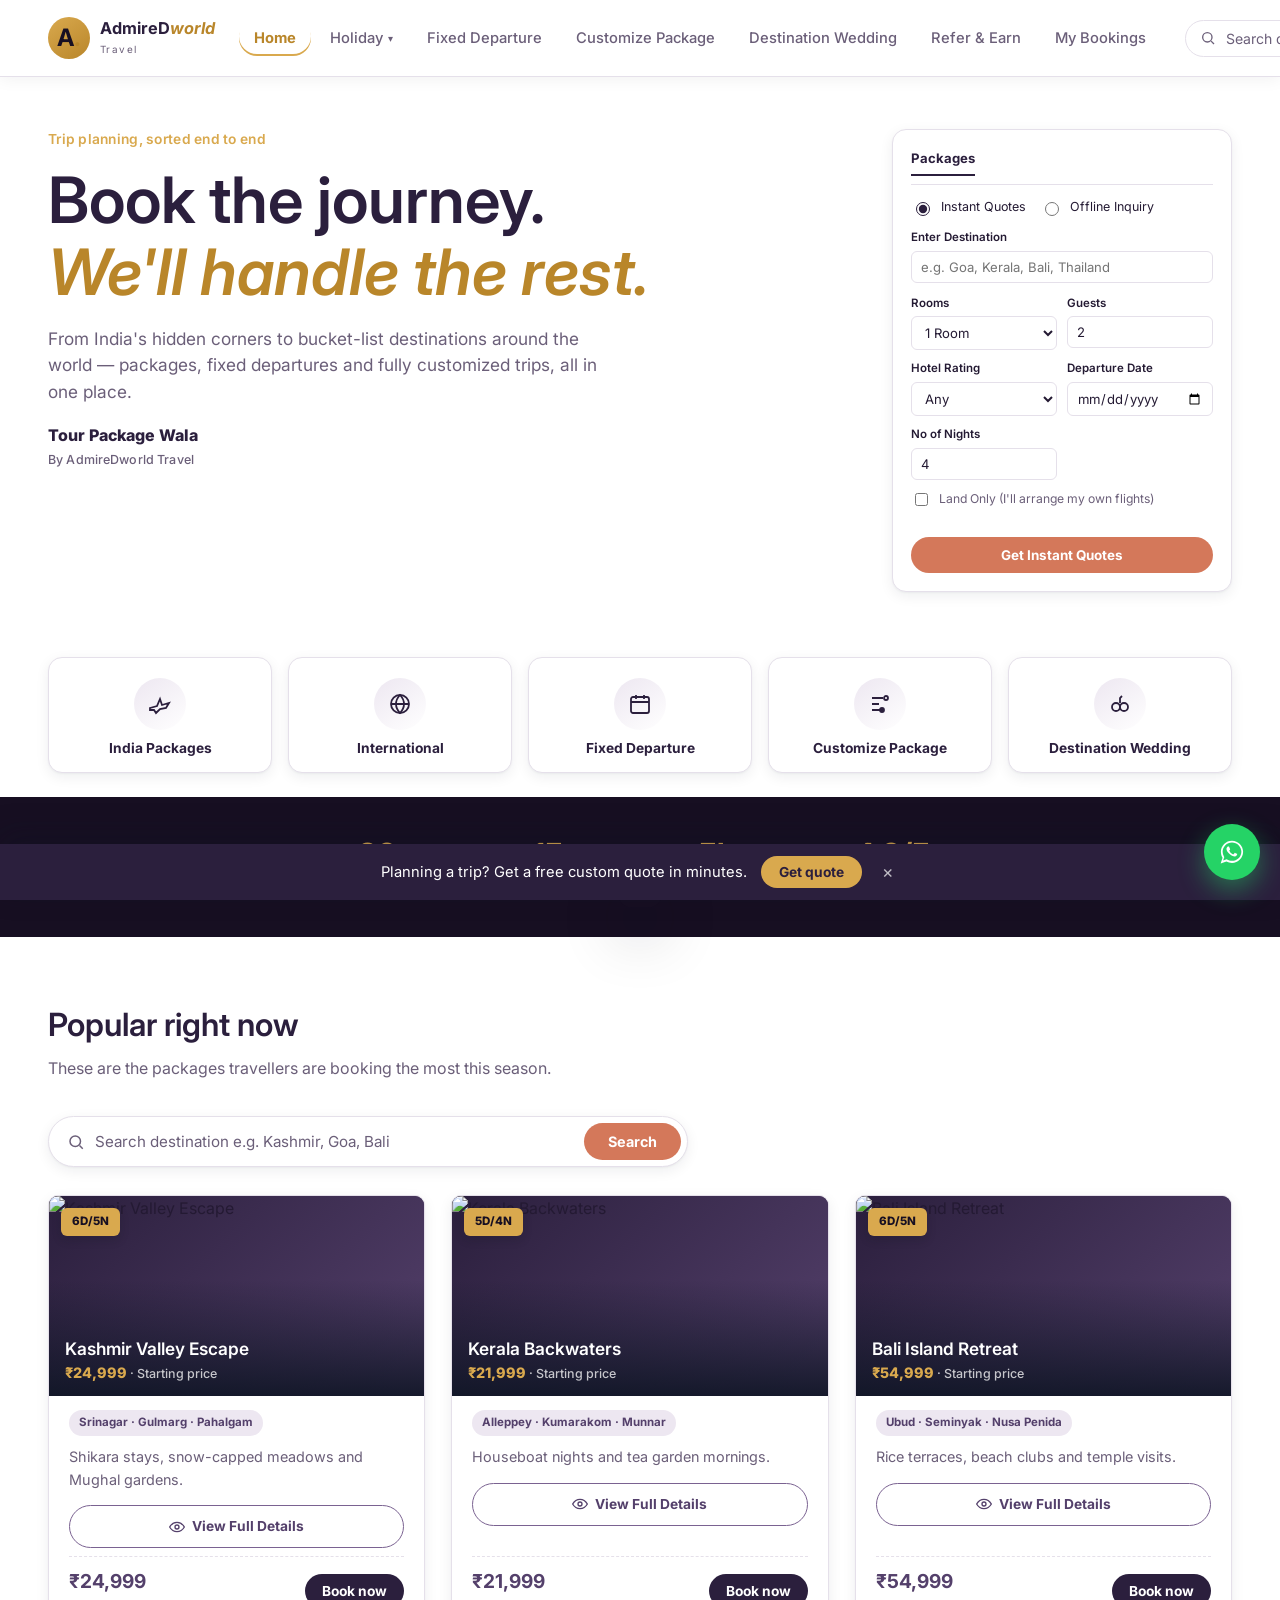
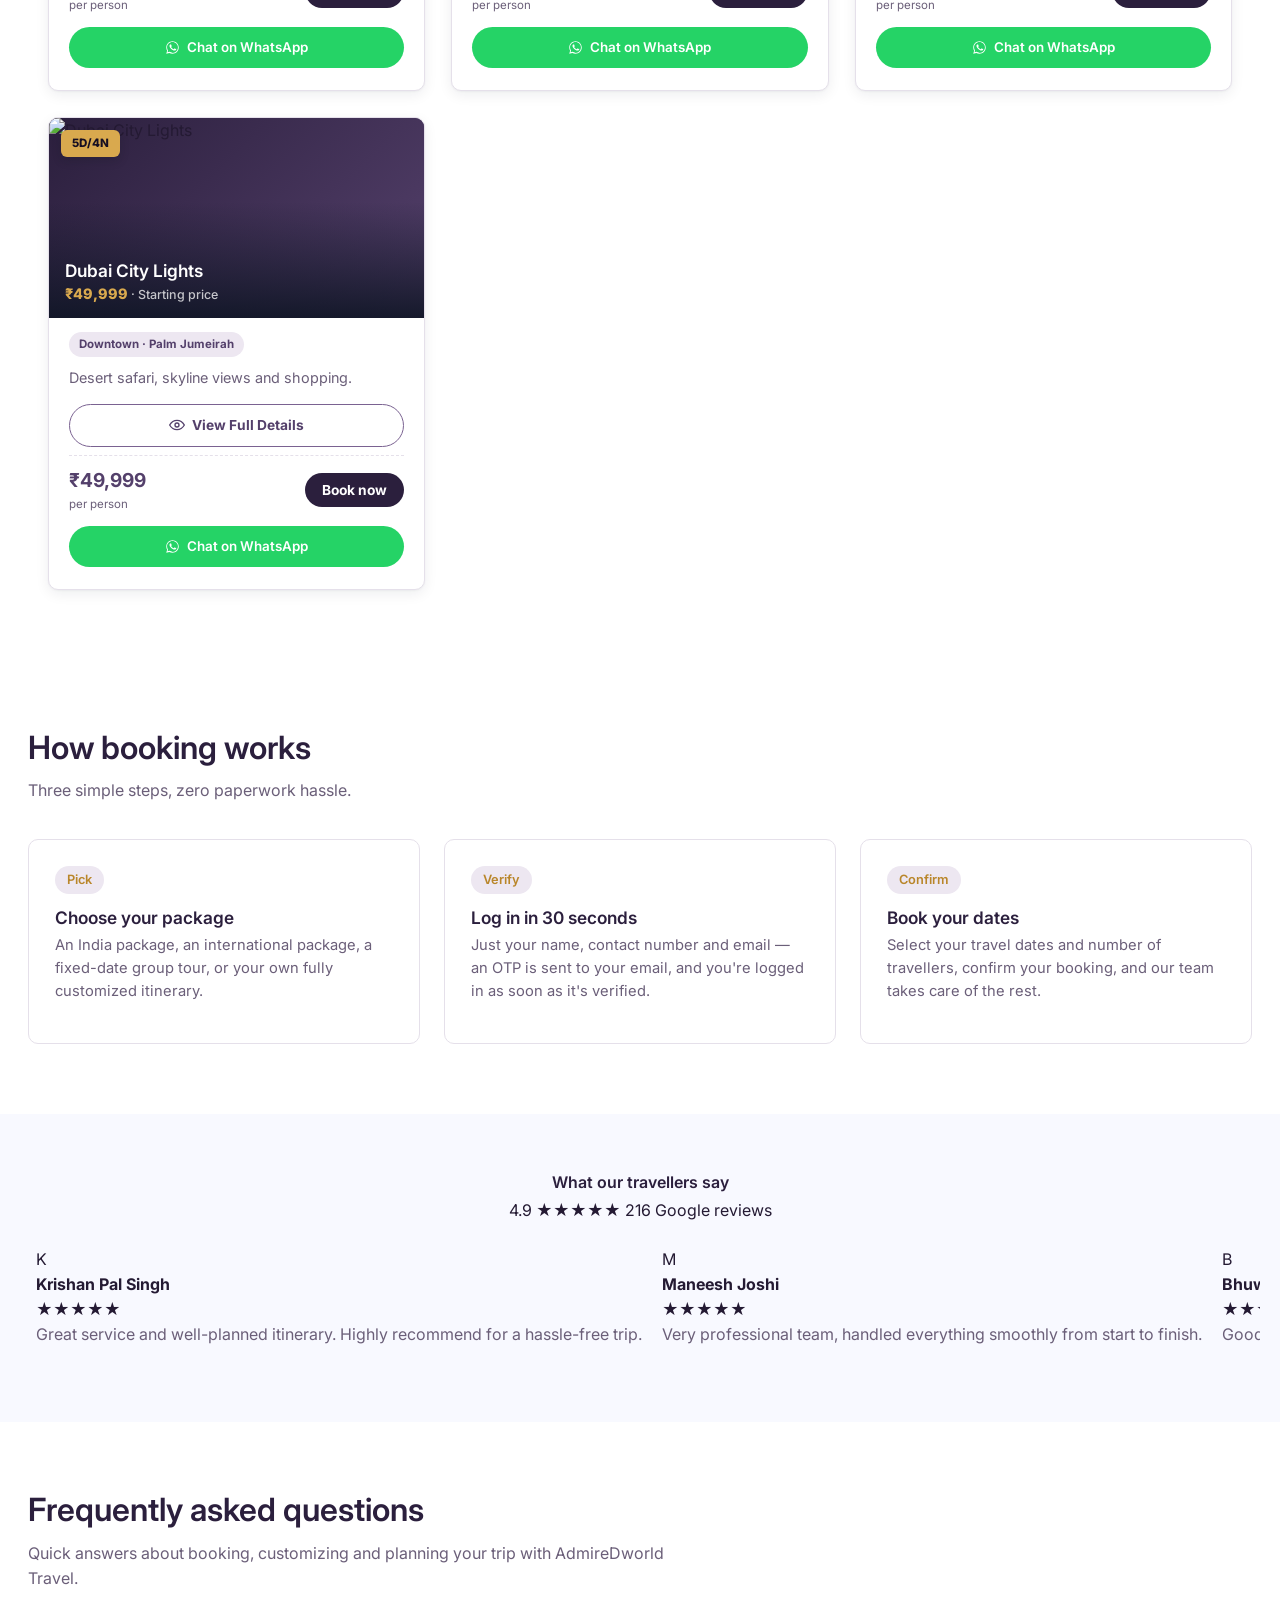
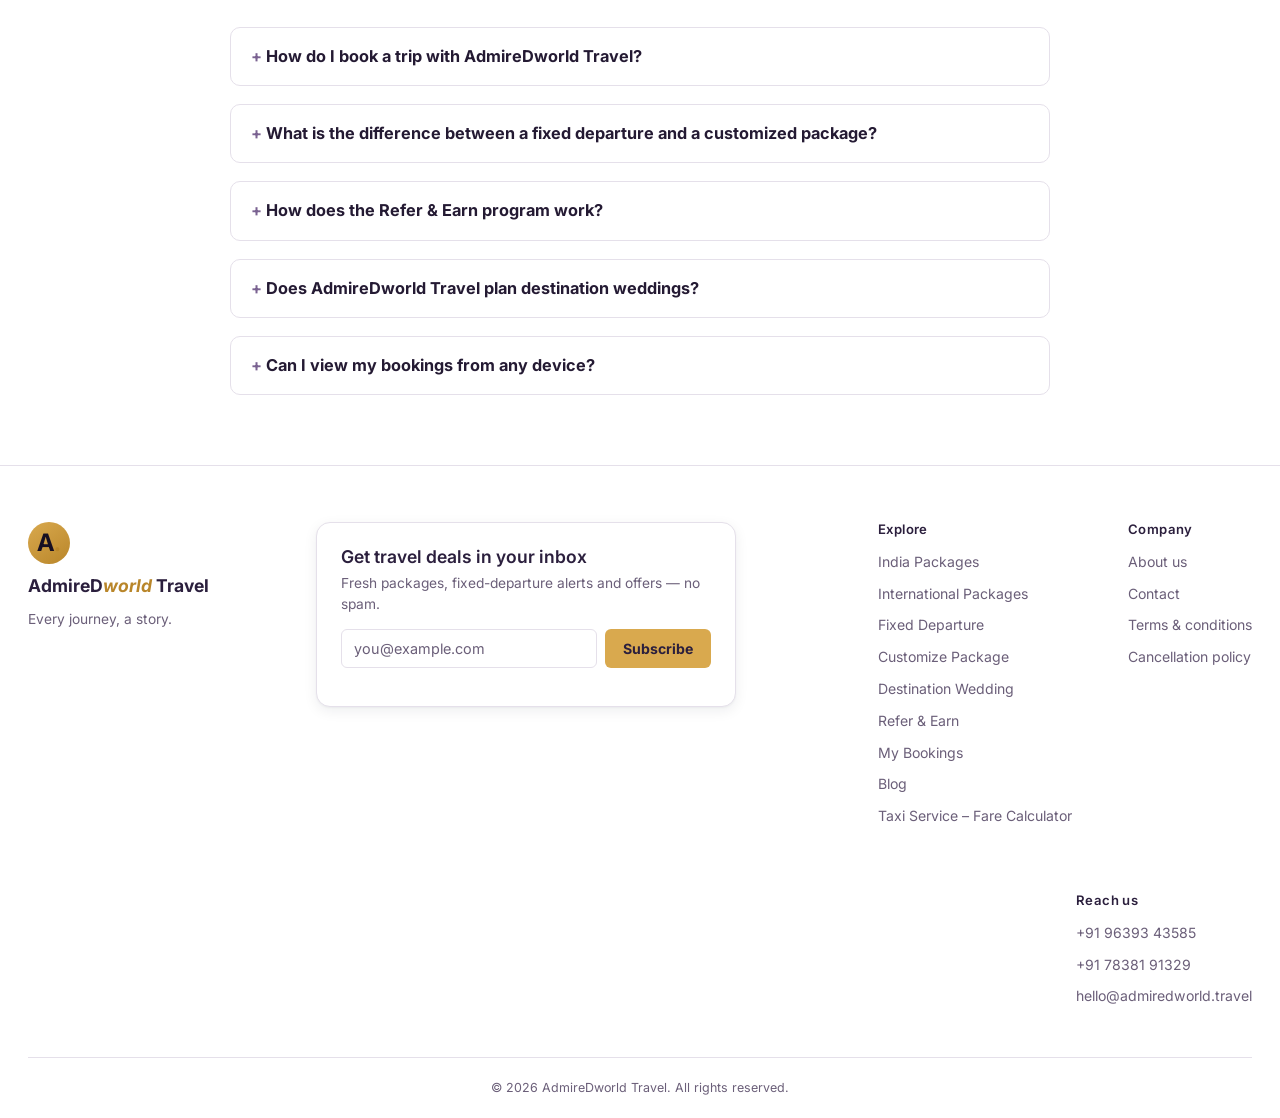
==== commit c99a482f: "Add files via upload" ====
--- a/index.html
+++ b/index.html
@@ -48,7 +48,1723 @@
 <link rel="preconnect" href="https://fonts.googleapis.com">
 <link rel="preconnect" href="https://fonts.gstatic.com" crossorigin>
 <link href="https://fonts.googleapis.com/css2?family=Fraunces:ital,opsz,wght@0,9..144,400;0,9..144,500;0,9..144,600;0,9..144,700;1,9..144,500&family=Inter:wght@400;500;600;700&display=swap" rel="stylesheet">
-<link rel="stylesheet" href="style.css?v=8">
+<link rel="stylesheet" href="./style.css?v=20261004">
+<style id="site-css-fallback">
+/* Inline fallback: keeps the site styled even if the external stylesheet is delayed by cache/CDN. */
+/* ===========================================================
+   AdmireDworld Travel — design tokens
+   Colors: Corporate Navy #2B3968 / Accent Blue #3D5FA8 /
+           Gold #E3A23E / Cloud Gray #F2F3F6 /
+           Ink #1D2433 / Cloud #FFFFFF
+   Type: Inter (display + body/UI) — flat corporate style
+=========================================================== */
+
+:root{
+  --navy:#2B1F3D;
+  --navy-deep:#170F22;
+  --teal:#7A6291;
+  --teal-deep:#54406B;
+  --amber:#D9A94E;
+  --amber-deep:#B9862A;
+  --coral:#D4785A;
+  --coral-deep:#B35E42;
+  --sand:#EDE7F1;
+  --sand-soft:#FFFFFF;
+  --ink:#241A33;
+  --ink-soft:#6B5F79;
+  --cloud:#FFFFFF;
+  --line:#E5E0EA;
+
+  --serif: "Inter", -apple-system, BlinkMacSystemFont, "Segoe UI", sans-serif;
+  --sans: "Inter", -apple-system, BlinkMacSystemFont, "Segoe UI", sans-serif;
+
+  --radius-s: 6px;
+  --radius-m: 10px;
+  --radius-l: 14px;
+  --shadow-card: 0 1px 2px rgba(16,24,40,0.04), 0 4px 14px rgba(16,24,40,0.07);
+  --shadow-modal: 0 24px 60px rgba(10,15,30,0.30);
+
+  /* Destination Wedding page only — forest & gold luxury accent,
+     additive tokens, doesn't change any colour used elsewhere. */
+  --wed-green:#1F3D2B;
+  --wed-green-deep:#132A1B;
+  --wed-gold:#D9A94E;
+  --wed-gold-deep:#B9862A;
+}
+
+*{ box-sizing:border-box; }
+html{ scroll-behavior:smooth; }
+body{
+  margin:0;
+  font-family:var(--sans);
+  color:var(--ink);
+  background:var(--sand-soft);
+  line-height:1.55;
+  -webkit-font-smoothing:antialiased;
+}
+h1,h2,h3,h4{
+  font-family:var(--serif);
+  font-weight:600;
+  color:var(--navy);
+  margin:0 0 0.4em;
+  line-height:1.12;
+}
+p{ margin:0 0 1em; color:var(--ink-soft); max-width:64ch; }
+a{ color:inherit; text-decoration:none; }
+button{ font-family:var(--sans); cursor:pointer; border:none; background:none; }
+input, select, textarea{ font-family:var(--sans); font-size:0.98rem; }
+em{ font-style:italic; color:var(--amber-deep); }
+
+/* ============ Header / Nav ============ */
+.site-header{
+  position:sticky; top:0; z-index:60;
+  background:var(--cloud);
+  border-bottom:1px solid var(--line);
+  box-shadow:0 2px 16px rgba(15,20,30,0.06);
+}
+.header-inner{
+  max-width:1240px; margin:0 auto; padding:12px 28px;
+  display:flex; align-items:center; justify-content:space-between; gap:24px;
+}
+.logo{ display:flex; align-items:center; gap:10px; color:var(--navy); }
+.logo-mark{
+  font-family:var(--serif); font-weight:700; font-size:1.5rem;
+  width:42px; height:42px; border-radius:50%;
+  background:linear-gradient(145deg,var(--amber),var(--amber-deep));
+  color:var(--navy-deep);
+  display:flex; align-items:center; justify-content:center;
+  flex-shrink:0;
+}
+.logo-dot{ color:var(--amber-deep); }
+.logo-text{ font-family:var(--serif); font-size:1.02rem; font-weight:700; line-height:1.15; color:var(--navy); }
+.logo-text em{ color:var(--amber-deep); font-style:italic; }
+.logo-text small{ font-family:var(--sans); font-weight:400; font-size:0.62rem; letter-spacing:0.14em; color:var(--ink-soft); }
+
+.main-nav{ display:flex; gap:4px; flex:1; justify-content:center; }
+.nav-link{
+  color:var(--ink-soft); font-size:0.92rem; font-weight:500;
+  padding:9px 15px; border-radius:99px; transition:background 0.2s, color 0.2s;
+  white-space:nowrap;
+}
+.nav-link:hover{ background:var(--sand-soft); color:var(--navy); }
+.nav-link.active{ background:var(--sand-soft); color:var(--amber-deep); font-weight:700; box-shadow:inset 0 -2px 0 var(--amber); border-radius:99px; }
+
+.header-actions{ display:flex; align-items:center; gap:12px; }
+.site-search-box{
+  display:flex; align-items:center; gap:8px;
+  background:var(--sand-soft); border:1px solid var(--line);
+  border-radius:99px; padding:8px 14px; width:230px;
+  transition:width 0.2s, border-color 0.2s;
+}
+.site-search-box:focus-within{ width:280px; border-color:var(--amber); }
+.site-search-ic{ color:var(--ink-soft); flex-shrink:0; }
+.site-search-box input{
+  border:none; background:none; outline:none; width:100%;
+  font-size:0.88rem; color:var(--navy);
+}
+.site-search-box input::placeholder{ color:var(--ink-soft); }
+@media (max-width: 980px){
+  .site-search-box{ width:150px; }
+  .site-search-box:focus-within{ width:180px; }
+}
+@media (max-width: 760px){
+  .site-search-box{ width:40px; padding:8px; overflow:hidden; }
+  .site-search-box:focus-within{ width:200px; }
+  .site-search-box input{ opacity:0; transition:opacity 0.15s; }
+  .site-search-box:focus-within input{ opacity:1; }
+}
+.btn-account{
+  display:flex; align-items:center; gap:7px;
+  color:var(--navy-deep); font-size:0.9rem; font-weight:700;
+  padding:9px 16px; border-radius:99px; border:none;
+  background:var(--amber);
+  transition:background 0.2s;
+}
+.btn-account:hover{ background:var(--amber-deep); }
+.nav-burger{ display:none; flex-direction:column; gap:5px; width:26px; }
+.nav-burger span{ height:2px; background:var(--navy); border-radius:2px; }
+
+/* ============ Holiday nav dropdown (India + International Packages) ============ */
+.nav-dropdown{ position:relative; }
+.nav-dropdown-toggle{
+  display:flex; align-items:center; gap:5px; background:none; border:none; cursor:pointer;
+  font-family:inherit; color:var(--ink-soft); font-size:0.92rem; font-weight:500;
+  padding:9px 15px; border-radius:99px; transition:background 0.2s, color 0.2s; white-space:nowrap;
+}
+.nav-dropdown-toggle:hover{ background:var(--sand-soft); color:var(--navy); }
+.nav-dropdown-toggle.active{ background:var(--sand-soft); color:var(--amber-deep); font-weight:700; box-shadow:inset 0 -2px 0 var(--amber); border-radius:99px; }
+.nav-caret{ font-size:0.65em; display:inline-block; transition:transform 0.2s; }
+.nav-dropdown.open .nav-caret{ transform:rotate(180deg); }
+.nav-dropdown-menu{
+  display:none; position:absolute; top:100%; left:0; margin-top:6px; background:var(--cloud);
+  border:1px solid var(--line); border-radius:14px; box-shadow:0 10px 30px rgba(22,32,44,0.14);
+  padding:6px; min-width:210px; z-index:60; flex-direction:column;
+}
+.nav-dropdown.open .nav-dropdown-menu{ display:flex; }
+.nav-dropdown-link{
+  background:none; border:none; text-align:left; font-family:inherit; cursor:pointer;
+  padding:9px 14px; border-radius:10px; font-size:0.92rem; color:var(--ink-soft); white-space:nowrap;
+}
+.nav-dropdown-link:hover{ background:var(--sand-soft); color:var(--navy); }
+.nav-dropdown-link.active{ color:var(--coral); font-weight:700; }
+
+/* ============ Quick-nav icon row (home) ============ */
+.quick-nav{
+  max-width:1240px; margin:0 auto; padding:0 28px 24px; position:relative; z-index:2;
+  display:grid; grid-template-columns:repeat(auto-fit, minmax(120px,1fr)); gap:16px;
+}
+.quick-nav-item{
+  background:var(--cloud); border-radius:var(--radius-l); box-shadow:var(--shadow-card);
+  padding:20px 12px 16px; display:flex; flex-direction:column; align-items:center; gap:10px;
+  text-align:center; transition:transform 0.18s ease, box-shadow 0.18s ease; border:1px solid var(--line);
+}
+.quick-nav-item:hover{ transform:translateY(-4px); box-shadow:0 18px 34px -14px rgba(15,20,30,0.28); }
+.quick-nav-icon{
+  width:52px; height:52px; border-radius:50%; display:flex; align-items:center; justify-content:center;
+  background:linear-gradient(145deg,var(--sand),var(--sand-soft)); color:var(--navy);
+}
+.quick-nav-icon svg{ width:24px; height:24px; }
+.quick-nav-item span{ font-size:0.86rem; font-weight:700; color:var(--navy); }
+
+/* ============ Buttons ============ */
+.btn-primary{
+  background:var(--coral); color:var(--cloud);
+  font-weight:700; font-size:0.96rem;
+  padding:13px 26px; border-radius:99px;
+  transition:transform 0.15s ease, background 0.2s;
+}
+.btn-primary:hover{ background:var(--coral-deep); transform:translateY(-1px); }
+.btn-block{ width:100%; }
+.btn-text{
+  display:block; width:100%; text-align:center; margin-top:10px;
+  color:var(--teal); font-weight:600; font-size:0.88rem;
+}
+.btn-text:hover{ text-decoration:underline; }
+
+/* ============ Tab panels ============ */
+.tab-panel{ display:none; }
+.tab-panel.active{ display:block; animation:fadeIn 0.35s ease; }
+@keyframes fadeIn{ from{opacity:0; transform:translateY(6px);} to{opacity:1; transform:translateY(0);} }
+
+/* ============ Hero (home) ============ */
+.hero{ position:relative; overflow:hidden; color:var(--navy); background:var(--cloud); }
+.hero-art{ display:none; } /* Illustration hidden — hero is now plain solid white per request */
+.hero-art{ position:absolute; inset:0; z-index:0; }
+.hero-art svg{ width:100%; height:100%; display:block; }
+.hero-content{
+  position:relative; z-index:1;
+  max-width:1240px; margin:0 auto; padding:52px 28px 30px;
+}
+.hero-content--split{
+  display:flex; align-items:flex-start; justify-content:space-between; gap:40px; flex-wrap:wrap;
+}
+.hero-text{ flex:1 1 420px; max-width:640px; padding-top:0; }
+.hero-kicker{
+  font-size:0.86rem; font-weight:600; color:var(--amber);
+  letter-spacing:0.02em; margin-bottom:14px;
+}
+.hero-title{
+  font-size:clamp(2.4rem, 5vw, 4rem); color:var(--navy); max-width:16ch;
+  margin-bottom:18px;
+}
+.hero-title em{ color:var(--amber-deep); }
+.hero-sub{ color:var(--ink-soft); max-width:52ch; font-size:1.08rem; }
+.hero-trust-line{
+  display:flex; flex-direction:column; gap:2px; margin-top:14px; font-size:0.85rem; font-weight:500;
+  color:var(--ink-soft); letter-spacing:0.01em;
+}
+.hero-trust-line strong{ font-size:1rem; font-weight:800; color:var(--navy); }
+.hero-trust-sub{ font-size:0.78rem; font-weight:500; color:var(--ink-soft); }
+
+.hero-search{
+  margin-top:36px; background:var(--cloud); border-radius:var(--radius-l);
+  padding:18px; display:flex; gap:14px; align-items:flex-end; flex-wrap:wrap;
+  box-shadow:var(--shadow-card); max-width:820px;
+}
+.hs-field{ display:flex; flex-direction:column; gap:6px; flex:1; min-width:150px; }
+.hs-field label{ font-size:0.74rem; font-weight:600; color:var(--ink-soft); text-transform:none; }
+.hs-field input, .hs-field select{
+  border:1px solid var(--line); border-radius:var(--radius-s);
+  padding:11px 12px; color:var(--ink); background:var(--sand-soft);
+}
+.hs-submit{ flex-shrink:0; }
+
+/* Home page "Packages" search card (reuses .cwiz-search-card styling from Customize Package) */
+#heroSearch{ margin:0; max-width:340px; width:100%; flex:0 0 340px; text-align:left; padding:18px; }
+#heroSearch .hs-tabs{ gap:14px; margin-bottom:12px; padding-bottom:8px; }
+#heroSearch .hs-tab{ font-size:0.82rem; padding-bottom:8px; }
+#heroSearch .cwiz-mode-toggle{ gap:14px; margin-bottom:12px; }
+#heroSearch .cwiz-radio{ font-size:0.78rem; }
+#heroSearch .cwiz-radio input{ width:14px; height:14px; }
+#heroSearch .f-field{ gap:4px; }
+#heroSearch .f-field label{ font-size:0.72rem; }
+#heroSearch .f-field--wide{ margin-bottom:12px; }
+#heroSearch .f-field input, #heroSearch .f-field select{ padding:7px 9px; font-size:0.82rem; }
+#heroSearch .form-grid{ gap:10px; margin-bottom:10px; }
+#heroSearch .cwiz-checkbox{ font-size:0.76rem; margin:2px 0 12px; }
+#heroSearch .cwiz-checkbox input{ width:13px; height:13px; }
+#heroSearch .btn-primary{ padding:10px 20px; font-size:0.84rem; }
+#heroSearch .field-error{ font-size:0.72rem; }
+.hs-tabs{ display:flex; gap:22px; border-bottom:1px solid var(--line); margin-bottom:20px; padding-bottom:12px; }
+.hs-tab{ font-weight:700; color:var(--ink-soft); font-size:0.98rem; padding-bottom:12px; }
+.hs-tab.active{ color:var(--navy); box-shadow:inset 0 -2px 0 var(--navy); }
+
+/* ============ Stats strip ============ */
+.strip{
+  display:flex; justify-content:center; gap:56px; flex-wrap:wrap;
+  padding:34px 28px; background:var(--navy-deep); color:var(--cloud);
+}
+.strip-item{ text-align:center; }
+.strip-item strong{ display:block; font-family:var(--serif); font-size:1.9rem; color:var(--amber); }
+.strip-item span{ font-size:0.82rem; color:rgba(255,255,255,0.65); }
+
+/* ============ Sections ============ */
+.section{ max-width:1240px; margin:0 auto; padding:70px 28px; }
+.section.alt{ background:var(--sand-soft); max-width:none; }
+.section.alt > *{ max-width:1240px; margin-left:auto; margin-right:auto; }
+.section-head{ margin-bottom:36px; max-width:640px; }
+.section-head h2{ font-size:2rem; }
+
+/* ============ Cards ============ */
+.card-grid{ display:grid; grid-template-columns:repeat(auto-fill, minmax(300px,1fr)); gap:26px; }
+.pkg-card{
+  background:var(--cloud); border:1px solid var(--line); border-radius:var(--radius-m);
+  overflow:hidden; display:flex; flex-direction:column; box-shadow:var(--shadow-card);
+  transition:transform 0.22s ease, box-shadow 0.22s ease;
+}
+.pkg-card:hover{ transform:translateY(-5px); box-shadow:0 18px 34px -14px rgba(15,20,30,0.28); }
+.pkg-media{
+  height:200px; position:relative; overflow:hidden;
+  background:linear-gradient(135deg,var(--navy),var(--teal-deep));
+}
+.pkg-media svg{ width:100%; height:100%; display:block; }
+.pkg-media::after{
+  content:""; position:absolute; inset:0; pointer-events:none;
+  background:linear-gradient(180deg, rgba(13,20,35,0) 42%, rgba(13,20,35,0.88) 100%);
+}
+.card-photo{
+  width:100%; height:100%; object-fit:cover; display:block;
+  transition:transform 0.5s ease; background:linear-gradient(135deg,var(--navy),var(--teal-deep));
+}
+.pkg-card:hover .card-photo, .wedding-card:hover .card-photo{ transform:scale(1.07); }
+.pkg-tag{
+  position:absolute; top:12px; left:12px; background:var(--amber);
+  color:var(--navy-deep); font-size:0.72rem; font-weight:800; padding:5px 11px; border-radius:6px;
+  box-shadow:0 4px 10px rgba(15,20,30,0.18); z-index:1;
+}
+.pkg-media-overlay{
+  position:absolute; left:0; right:0; bottom:0; z-index:1; padding:12px 16px 12px;
+  display:flex; flex-direction:column; gap:2px;
+}
+.pkg-media-overlay h3{ color:var(--cloud); font-size:1.08rem; margin:0; line-height:1.2; }
+.pkg-media-price{ color:var(--amber); font-weight:800; font-size:0.9rem; }
+.pkg-media-price span{ color:rgba(255,255,255,0.75); font-weight:500; font-size:0.78rem; }
+.pkg-loc-pill{
+  display:inline-flex; align-self:flex-start; font-size:0.72rem; font-weight:700; color:var(--teal-deep);
+  background:var(--sand); padding:4px 10px; border-radius:99px; margin-bottom:2px;
+}
+.pkg-body{ padding:14px 20px 22px; display:flex; flex-direction:column; gap:8px; flex:1; }
+.pkg-desc{ font-size:0.9rem; margin-bottom:4px; }
+.pkg-meta{ display:flex; justify-content:space-between; align-items:center; margin-top:auto; padding-top:10px; border-top:1px dashed var(--line); }
+.pkg-price{ font-family:var(--serif); font-size:1.2rem; color:var(--teal-deep); font-weight:700; }
+.pkg-price span{ font-family:var(--sans); font-size:0.72rem; color:var(--ink-soft); font-weight:400; display:block; }
+.pkg-book{
+  background:var(--navy); color:var(--cloud); font-weight:700; font-size:0.86rem;
+  padding:9px 17px; border-radius:99px; transition:background 0.2s;
+}
+.pkg-book:hover{ background:var(--navy-deep); }
+
+/* ---------- "View Full Details" — opens the day-wise / hotel / inclusions modal ---------- */
+.pkg-view-details{
+  display:flex; align-items:center; justify-content:center; gap:7px; width:100%;
+  background:var(--cloud); border:1.5px solid var(--teal); color:var(--teal-deep);
+  font-family:inherit; font-size:0.86rem; font-weight:700; cursor:pointer; text-decoration:none;
+  padding:10px 14px; border-radius:99px; margin-top:2px; transition:background 0.2s, color 0.2s, transform 0.15s;
+  box-sizing:border-box;
+}
+.pkg-view-details svg{ flex-shrink:0; }
+.pkg-view-details:hover{ background:var(--teal); color:var(--cloud); transform:translateY(-1px); }
+
+/* ============ WhatsApp CTA (shown under every package/venue) ============ */
+.pkg-whatsapp{
+  display:inline-flex; align-items:center; justify-content:center; gap:7px;
+  background:#25D366; color:#fff; font-weight:600; font-size:0.84rem;
+  padding:10px 16px; border-radius:99px; text-decoration:none; transition:background 0.2s, transform 0.15s;
+}
+.pkg-whatsapp:hover{ background:#1DA851; color:#fff; transform:translateY(-1px); }
+.pkg-whatsapp svg{ width:15px; height:15px; fill:#fff; flex-shrink:0; }
+.pkg-whatsapp--block{ width:100%; margin-top:4px; }
+
+/* ============ Filter chips ============ */
+.filter-row{ display:flex; gap:10px; flex-wrap:wrap; margin-bottom:30px; }
+.chip{
+  border:1px solid var(--line); border-radius:99px; padding:8px 18px;
+  font-size:0.86rem; font-weight:600; color:var(--ink-soft); transition:all 0.2s;
+}
+.chip:hover{ border-color:var(--coral); color:var(--coral); }
+.chip.active{ background:var(--coral); color:var(--cloud); border-color:var(--coral); }
+
+/* ============ Panel hero (sub-pages) ============ */
+.panel-hero{
+  color:var(--cloud); padding:78px 28px 60px; position:relative; overflow:hidden;
+}
+.panel-hero h1{ color:var(--cloud); font-size:clamp(2rem,4vw,3rem); max-width:18ch; }
+.panel-sub{ color:rgba(255,255,255,0.85); max-width:56ch; font-size:1.05rem; }
+.panel-hero > *{ position:relative; z-index:1; max-width:1240px; margin:0 auto; }
+.panel-hero--india{ background:linear-gradient(120deg,#2B3968,#3D5FA8); }
+.panel-hero--intl{ background:linear-gradient(120deg,#2B3968,#8A4B2E,var(--amber)); }
+.panel-hero--fixed{ background:linear-gradient(120deg,#0A2E33,#3D5FA8); }
+.panel-hero--custom{ background:linear-gradient(120deg,#2B3968,#3D5FA8); }
+
+/* ============ How it works ============ */
+.how-grid{ display:grid; grid-template-columns:repeat(auto-fit,minmax(240px,1fr)); gap:24px; }
+.how-card{ background:var(--cloud); border:1px solid var(--line); border-radius:var(--radius-m); padding:26px; }
+.how-mark{
+  display:inline-block; font-family:var(--serif); font-weight:600; font-size:0.8rem;
+  color:var(--amber-deep); background:var(--sand); padding:4px 12px; border-radius:99px; margin-bottom:14px;
+}
+.how-card h3{ font-size:1.08rem; }
+.how-card p{ font-size:0.92rem; }
+
+/* ============ Testimonials ============ */
+.testimonial-row{ display:grid; grid-template-columns:repeat(auto-fit,minmax(260px,1fr)); gap:24px; }
+blockquote{ margin:0; padding:24px; background:var(--sand-soft); border-left:3px solid var(--amber); border-radius:var(--radius-s); }
+blockquote p{ font-style:italic; color:var(--ink); margin-bottom:10px; }
+blockquote cite{ font-size:0.82rem; color:var(--teal); font-weight:600; font-style:normal; }
+
+/* ============ Fixed departure list ============ */
+.fixed-list{ display:flex; flex-direction:column; gap:16px; }
+.fixed-row{
+  display:flex; align-items:center; gap:20px; flex-wrap:wrap;
+  background:var(--cloud); border:1px solid var(--line); border-radius:var(--radius-m);
+  padding:20px 24px; box-shadow:var(--shadow-card);
+}
+.fixed-date{
+  background:var(--navy); color:var(--cloud); border-radius:var(--radius-s);
+  padding:10px 14px; text-align:center; min-width:70px; font-family:var(--serif);
+}
+.fixed-date .d{ font-size:1.3rem; font-weight:700; display:block; }
+.fixed-date .m{ font-size:0.7rem; text-transform:uppercase; letter-spacing:0.04em; color:var(--amber); }
+.fixed-info{ flex:1; min-width:220px; }
+.fixed-info h3{ font-size:1.08rem; margin-bottom:4px; }
+.fixed-info p{ font-size:0.86rem; margin-bottom:0; }
+.fixed-meta{ display:flex; gap:18px; flex-wrap:wrap; align-items:center; }
+.fixed-seats{ font-size:0.8rem; font-weight:600; color:var(--amber-deep); }
+.fixed-price{ font-family:var(--serif); font-size:1.15rem; color:var(--navy); font-weight:600; }
+.fixed-thumb{
+  width:100px; height:80px; border-radius:var(--radius-s); flex-shrink:0;
+  overflow:hidden; background:linear-gradient(135deg,var(--navy),var(--teal-deep));
+  cursor:pointer; position:relative;
+}
+.fixed-thumb img{ width:100%; height:100%; object-fit:cover; display:block; }
+@media (max-width:560px){ .fixed-thumb{ width:100%; height:150px; } }
+
+/* ============ Custom form ============ */
+.custom-form{
+  max-width:760px; background:var(--sand-soft); border:1px solid var(--line);
+  border-radius:var(--radius-l); padding:36px;
+}
+.form-grid{ display:grid; grid-template-columns:1fr 1fr; gap:18px; margin-bottom:18px; }
+.f-field{ display:flex; flex-direction:column; gap:6px; }
+.f-field--wide{ grid-column:1/-1; margin-bottom:22px; }
+.f-field label{ font-size:0.82rem; font-weight:600; color:var(--ink); }
+.f-field input, .f-field select, .f-field textarea{
+  border:1px solid var(--line); border-radius:var(--radius-s);
+  padding:11px 13px; background:var(--cloud); color:var(--ink); resize:vertical;
+}
+.f-field input:focus, .f-field select:focus, .f-field textarea:focus,
+.hs-field input:focus, .hs-field select:focus{
+  outline:2px solid var(--teal); outline-offset:1px;
+}
+
+/* ============ Footer ============ */
+.site-footer{ background:var(--sand-soft); color:var(--ink-soft); padding:56px 28px 0; border-top:1px solid var(--line); }
+.footer-inner{
+  max-width:1240px; margin:0 auto; display:flex; gap:60px; flex-wrap:wrap;
+  align-items:flex-start;
+  padding-bottom:40px; border-bottom:1px solid var(--line);
+}
+.footer-brand{ flex:1; min-width:220px; }
+.footer-brand .logo-mark{ margin-bottom:10px; }
+.footer-brand .logo-text{ color:var(--navy); font-size:1.1rem; }
+.footer-brand p{ color:var(--ink-soft); font-size:0.86rem; margin-top:10px; }
+.footer-cols{ display:flex; gap:56px; flex-wrap:wrap; flex:2; justify-content:flex-end; }
+.footer-cols h4{ color:var(--navy); font-family:var(--sans); font-size:0.82rem; letter-spacing:0.03em; margin-bottom:14px; }
+.footer-cols a{ display:block; color:var(--ink-soft); font-size:0.88rem; margin-bottom:10px; }
+.footer-cols a:hover{ color:var(--amber-deep); }
+.footer-bottom{ max-width:1240px; margin:0 auto; padding:20px 0; font-size:0.78rem; color:var(--ink-soft); text-align:center; }
+
+/* ============ Modals ============ */
+.modal-overlay{
+  position:fixed; inset:0; background:rgba(15,20,30,0.55);
+  display:none; align-items:center; justify-content:center; z-index:200; padding:20px;
+}
+.modal-overlay.open{ display:flex; }
+
+/* FIX: "Reserve seat" (and login) opened correctly from INSIDE the Fixed
+   Departure / Package detail full-page overlays, but landed invisibly
+   BEHIND them — all `.modal-overlay`s share the same z-index (200), so
+   paint order fell back to DOM order, and #bookingOverlay/#loginOverlay
+   happen to sit earlier in index.html than #fixedDetailOverlay/
+   #pkgDetailOverlay. Giving them a higher z-index makes them always
+   appear on top, regardless of what other overlay is already open,
+   without needing to reorder any markup. */
+#loginOverlay, #bookingOverlay{ z-index:260; }
+.modal{
+  background:var(--cloud); border-radius:var(--radius-l); padding:36px;
+  max-width:440px; width:100%; box-shadow:var(--shadow-modal); position:relative;
+  max-height:88vh; overflow-y:auto;
+}
+.booking-modal{ max-width:560px; }
+
+/* ============ Package Detail — a real full page, not a popup ============
+   #pkgDetailOverlay is still a `.modal-overlay` (position:fixed, inset:0 —
+   handy for taking over the viewport and for the existing openOverlay()/
+   closeOverlay() JS), but everything inside it is restyled here to read as
+   its own page: no dark backdrop, no small centered card, a proper top bar
+   with a "← Back to packages" link and the site logo instead of a lone "×"
+   close button, and full-width scrolling content instead of an internal
+   scroll box. */
+#pkgDetailOverlay{
+  /* Soft, slightly tinted backdrop (was flat white) so the white content
+     card below actually reads as a card instead of blending into the page. */
+  background:linear-gradient(180deg, #EEF1F8 0%, #F5F6FA 320px, #F5F6FA 100%);
+  padding:0; align-items:flex-start; overflow-y:auto;
+}
+#pkgDetailOverlay .pkg-detail-page{
+  max-width:none; width:100%; min-height:100vh; margin:0; padding:0;
+  border-radius:0; box-shadow:none; background:transparent; overflow:visible;
+}
+.pkg-detail-topbar{
+  position:sticky; top:0; z-index:5; background:var(--cloud); border-bottom:1px solid var(--line);
+  display:flex; align-items:center; justify-content:space-between; gap:16px;
+  padding:14px 24px;
+}
+.pkg-detail-back{
+  display:inline-flex; align-items:center; gap:6px; color:var(--navy); font-weight:700;
+  font-size:0.9rem; text-decoration:none; padding:6px 10px; margin:-6px -10px; border-radius:8px;
+}
+.pkg-detail-back:hover{ background:var(--sand-soft); color:var(--teal-deep); }
+.pkg-detail-topbar .logo.pkg-detail-brand{ color:var(--navy); }
+.pkg-detail-topbar .logo-text{ color:var(--navy); font-size:0.92rem; }
+.pkg-detail-body{ max-width:820px; margin:0 auto; padding:28px 24px 60px; }
+@media (max-width:600px){
+  .pkg-detail-topbar{ padding:12px 16px; }
+  .pkg-detail-topbar .logo-text small{ display:none; }
+  .pkg-detail-body{ padding:20px 16px 48px; }
+}
+
+/* ============ Blog Detail — reuses the Package Detail Page's full-page
+   topbar/body layout (see #pkgDetailOverlay above) under its own overlay
+   id, plus a little typography for the article body itself. ============ */
+#blogDetailOverlay{
+  background:linear-gradient(180deg, #EEF1F8 0%, #F5F6FA 320px, #F5F6FA 100%);
+  padding:0; align-items:flex-start; overflow-y:auto;
+}
+#blogDetailOverlay .pkg-detail-page{
+  max-width:none; width:100%; min-height:100vh; margin:0; padding:0;
+  border-radius:0; box-shadow:none; background:transparent; overflow:visible;
+}
+.blog-detail-hero-img{
+  width:100%; max-height:360px; object-fit:cover; border-radius:var(--radius-l);
+  margin-bottom:14px; box-shadow:var(--shadow-card); display:block;
+}
+.blog-detail-date{ font-size:0.78rem; font-weight:600; color:var(--teal); text-transform:uppercase; letter-spacing:0.06em; }
+.blog-detail-article{ color:var(--ink); line-height:1.75; white-space:pre-line; }
+#blogDetailContent .aw-blog-cta{ margin-top:18px; }
+@media (max-width:600px){ .blog-detail-hero-img{ max-height:220px; } }
+
+.modal-close{
+  position:absolute; top:16px; right:16px; font-size:1.4rem; color:var(--ink-soft);
+  width:32px; height:32px; border-radius:50%; line-height:1;
+}
+.modal-close:hover{ background:var(--sand-soft); }
+.modal h2{ font-size:1.5rem; }
+.modal-sub{ font-size:0.92rem; margin-bottom:22px; }
+.login-step{ display:none; }
+.login-step.active{ display:block; }
+.field-error{ color:#C0392B; font-size:0.82rem; min-height:1.2em; margin:-6px 0 8px; }
+
+.otp-inputs{ display:flex; gap:10px; margin-bottom:6px; }
+.otp-box{
+  width:100%; aspect-ratio:1/1; text-align:center; font-size:1.3rem; font-weight:700;
+  border:1px solid var(--line); border-radius:var(--radius-s); color:var(--navy);
+}
+.otp-box:focus{ outline:2px solid var(--teal); }
+
+.success-icon{
+  width:56px; height:56px; border-radius:50%; background:var(--teal);
+  color:var(--cloud); font-size:1.6rem; display:flex; align-items:center; justify-content:center;
+  margin-bottom:16px;
+}
+
+/* Booking modal content */
+.bk-head{ display:flex; gap:16px; align-items:center; margin-bottom:20px; }
+.bk-media{ width:88px; height:88px; border-radius:var(--radius-s); overflow:hidden; flex-shrink:0; }
+.bk-media svg{ width:100%; height:100%; }
+.bk-head h2{ font-size:1.24rem; margin-bottom:2px; }
+.bk-head p{ margin-bottom:0; font-size:0.86rem; color:var(--teal); font-weight:600; }
+.bk-summary{ background:var(--sand-soft); border-radius:var(--radius-s); padding:16px; margin-bottom:20px; font-size:0.9rem; }
+.bk-summary strong{ color:var(--navy); }
+.bk-form-grid{ display:grid; grid-template-columns:1fr 1fr; gap:14px; margin-bottom:20px; }
+.bk-total{ display:flex; justify-content:space-between; align-items:center; padding:14px 0; border-top:1px dashed var(--line); margin-bottom:16px; }
+.bk-total strong{ font-family:var(--serif); font-size:1.3rem; color:var(--navy); }
+
+/* ============ Toast ============ */
+.toast{
+  position:fixed; bottom:26px; left:50%; transform:translateX(-50%) translateY(120%);
+  background:var(--navy-deep); color:var(--cloud); padding:14px 22px; border-radius:99px;
+  font-size:0.88rem; box-shadow:var(--shadow-modal); z-index:300; transition:transform 0.3s ease;
+  max-width:90vw; text-align:center;
+}
+.toast.show{ transform:translateX(-50%) translateY(0); }
+
+/* ============ Responsive ============ */
+@media (max-width: 900px){
+  .main-nav{ display:none; }
+  .nav-burger{ display:flex; }
+  .main-nav.open{
+    display:flex; position:absolute; top:100%; left:0; right:0; flex-direction:column;
+    background:var(--cloud); padding:14px 20px; gap:4px;
+    box-shadow:0 12px 24px rgba(15,20,30,0.12); border-bottom:1px solid var(--line);
+  }
+  .form-grid, .bk-form-grid{ grid-template-columns:1fr; }
+  .hero-search{ flex-direction:column; align-items:stretch; }
+  #heroSearch{ flex:1 1 100%; max-width:100%; }
+  .footer-cols{ justify-content:flex-start; gap:40px; }
+  .nav-dropdown-toggle{ width:100%; justify-content:space-between; }
+  .nav-dropdown-menu{
+    display:none; position:static; margin-top:0; border:none; box-shadow:none;
+    padding:0 0 0 14px; min-width:0; background:none;
+  }
+  .nav-dropdown.open .nav-dropdown-menu{ display:flex; }
+}
+@media (prefers-reduced-motion: reduce){
+  *{ animation:none !important; transition:none !important; }
+}
+
+/* ===========================================================
+   BLOG (AI daily posts) — new, additive section, doesn't
+   change any rule above.
+=========================================================== */
+.blog-featured{
+  display:grid; grid-template-columns:1.1fr 1fr; gap:32px; align-items:stretch;
+  background:var(--cloud); border:1px solid var(--line); border-radius:var(--radius-l);
+  overflow:hidden; box-shadow:var(--shadow-card);
+}
+.blog-featured .bf-media{ min-height:280px; background-size:cover; background-position:center; }
+.blog-featured .bf-body{ padding:30px 32px; display:flex; flex-direction:column; }
+.blog-featured .bf-date{ font-size:0.78rem; font-weight:600; color:var(--teal); text-transform:uppercase; letter-spacing:0.06em; }
+.blog-featured h3{ margin:8px 0 12px; font-size:1.6rem; }
+.blog-featured .bf-content{ color:var(--ink-soft); white-space:pre-line; max-height:260px; overflow:auto; }
+.blog-featured .bf-read-link, .blog-card .bc-read-link{ display:inline-block; margin-top:10px; font-weight:700; font-size:0.85rem; color:var(--teal); text-decoration:none; }
+.blog-featured .bf-read-link:hover, .blog-card .bc-read-link:hover{ text-decoration:underline; }
+@media (max-width:760px){ .blog-featured{ grid-template-columns:1fr; } .blog-featured .bf-media{ min-height:200px; } }
+
+.blog-card{
+  background:var(--cloud); border:1px solid var(--line); border-radius:var(--radius-m);
+  overflow:hidden; display:flex; flex-direction:column; box-shadow:var(--shadow-card);
+}
+.blog-card .bc-media{ height:170px; background-size:cover; background-position:center; }
+.blog-card .bc-body{ padding:16px 18px; }
+.blog-card .bc-date{ font-size:0.72rem; font-weight:600; color:var(--teal); text-transform:uppercase; letter-spacing:0.06em; }
+.blog-card h4{ font-family:var(--serif); margin:6px 0 8px; font-size:1.08rem; color:var(--navy); }
+.blog-card p{ font-size:0.9rem; margin:0; }
+
+.blog-admin{
+  margin-top:44px; padding:22px 24px; border:1px dashed var(--line);
+  border-radius:var(--radius-m); background:var(--sand-soft); max-width:420px;
+}
+.blog-admin h4{ margin:0 0 4px; color:var(--navy); }
+
+/* ===========================================================
+   INDIA PACKAGES — backend-driven detail view + admin box
+   (additive only; no rule above is changed)
+=========================================================== */
+/* Hero band — dark gradient card that carries the package photo, name,
+   chips and price. Sits above the white content card below it so the page
+   has some visual depth instead of everything on one flat background. */
+.pkg-detail-hero{
+  background:linear-gradient(135deg, var(--navy) 0%, var(--teal-deep) 65%, var(--teal) 100%);
+  border-radius:var(--radius-l); padding:26px 28px 24px; margin-bottom:18px;
+  box-shadow:0 10px 28px rgba(27,35,64,0.22); position:relative; overflow:hidden;
+}
+.pkg-detail-hero::after{
+  /* faint decorative glow, purely visual, sits behind the content */
+  content:""; position:absolute; top:-60px; right:-60px; width:220px; height:220px;
+  background:radial-gradient(circle, rgba(227,162,62,0.28), transparent 70%); pointer-events:none;
+}
+.pkg-detail-hero .pkg-detail-head,
+.pkg-detail-hero .pkg-detail-price{ position:relative; z-index:1; }
+/* NOTE (SEO fix): the package name heading inside .pkg-detail-hero is now
+   rendered as a real <h1> (see pkgDetailHTML() in script.js) instead of
+   <h2>, so every package page has exactly one relevant H1 for search
+   engines. font-size is pinned to the browser's previous default h2 size
+   (1.5em) so nothing here looks any different than before. */
+.pkg-detail-hero h1{ color:var(--cloud); font-size:1.5em; }
+.pkg-detail-hero .pkg-loc{ color:rgba(255,255,255,0.8); }
+.pkg-detail-head{ display:flex; gap:18px; align-items:flex-start; margin-bottom:14px; }
+.pkg-detail-head img{
+  width:140px; height:100px; object-fit:cover; border-radius:var(--radius-s); flex-shrink:0;
+  box-shadow:0 4px 14px rgba(0,0,0,0.25);
+}
+.pkg-detail-chips{ display:flex; flex-wrap:wrap; gap:8px; margin-top:8px; }
+.pkg-detail-hero .pkg-detail-chip{
+  background:rgba(255,255,255,0.14); color:var(--cloud); border-color:rgba(255,255,255,0.3);
+  backdrop-filter:blur(2px);
+}
+.pkg-detail-chip{
+  display:inline-block; background:var(--sand-soft); color:var(--navy); font-size:0.8rem;
+  font-weight:600; padding:5px 12px; border-radius:99px; border:1px solid var(--line);
+}
+.pkg-detail-price{ display:flex; align-items:baseline; gap:10px; margin:0; }
+.pkg-detail-hero .pkg-detail-price .old{ color:rgba(255,255,255,0.62); }
+.pkg-detail-hero .pkg-detail-price .new{ color:#FCE2B3; }
+.pkg-detail-price-unit{ color:rgba(255,255,255,0.78); font-size:0.85rem; }
+.pkg-detail-price .old{ text-decoration:line-through; color:var(--ink-soft); font-size:0.95rem; }
+.pkg-detail-price .new{ font-family:var(--serif); font-size:1.6rem; color:var(--amber-deep); font-weight:700; }
+/* White content card — itinerary, inclusions/exclusions, CTA buttons */
+.pkg-detail-card{
+  background:var(--cloud); border:1px solid var(--line); border-radius:var(--radius-l);
+  box-shadow:var(--shadow-card); padding:28px;
+}
+.pkg-detail-card > p:first-child{ margin-top:0; }
+.pkg-day-row{ display:flex; gap:14px; padding:10px 0; border-bottom:1px dashed var(--line); }
+.pkg-day-row .pd-num{ font-family:var(--serif); font-weight:700; color:var(--teal); flex-shrink:0; width:56px; }
+.pkg-inc-exc{ display:grid; grid-template-columns:1fr 1fr; gap:24px; margin-top:18px; }
+.pkg-inc-exc ul{ margin:8px 0 0; padding-left:18px; color:var(--ink-soft); font-size:0.92rem; }
+.pkg-inc-exc h4{ margin:0; color:var(--navy); font-size:0.95rem; }
+@media (max-width:600px){ .pkg-inc-exc{ grid-template-columns:1fr; } }
+
+/* ---------- Related (same-destination) packages — internal linking ----------
+   Shown only on a package's own detail page, and only when the site has
+   other LIVE packages for the same destination — see relatedPackagesHTML()
+   in script.js and buildRelatedPackagesHTML() in middleware.js. Every card
+   here links to a real /package/india/... URL, never a guessed one. */
+.pkg-related-section{
+  background:var(--cloud); border:1px solid var(--line); border-radius:var(--radius-l);
+  box-shadow:var(--shadow-card); padding:28px; margin-top:20px;
+}
+.pkg-related-section h2{ margin:0 0 14px; font-size:1.15rem; color:var(--navy); }
+.pkg-related-grid{ display:grid; grid-template-columns:1fr 1fr; gap:12px; }
+.pkg-related-link{
+  display:block; padding:14px 16px; border:1px solid var(--line); border-radius:var(--radius-s);
+  text-decoration:none; transition:border-color .15s ease, transform .15s ease;
+}
+.pkg-related-link:hover{ border-color:var(--teal); transform:translateY(-2px); }
+.pkg-related-name{ display:block; font-weight:700; color:var(--navy); font-size:0.95rem; }
+.pkg-related-loc{ display:block; color:var(--ink-soft); font-size:0.82rem; margin-top:4px; }
+@media (max-width:600px){ .pkg-related-grid{ grid-template-columns:1fr; } }
+
+/* ---------- Package-page FAQ (AEO) ----------
+   Always-visible <h2>/<h3>/<p> section (never an accordion/collapsed
+   element), so the full question + answer text is plain, crawlable HTML
+   for any bot — including AI crawlers that don't execute JavaScript.
+   See pkgFaqHTML() in script.js and buildPkgFaqHTML() in middleware.js. */
+.pkg-faq-section{
+  background:var(--cloud); border:1px solid var(--line); border-radius:var(--radius-l);
+  box-shadow:var(--shadow-card); padding:28px; margin-top:20px;
+}
+.pkg-faq-section h2{ margin:0 0 6px; font-size:1.3rem; }
+.pkg-faq-item{ padding:14px 0; border-bottom:1px dashed var(--line); }
+.pkg-faq-item:last-child{ border-bottom:none; padding-bottom:0; }
+.pkg-faq-item h3{ margin:0 0 6px; font-size:0.98rem; color:var(--navy); }
+.pkg-faq-item p{ margin:0; color:var(--ink-soft); font-size:0.92rem; line-height:1.6; max-width:none; }
+
+/* ===========================================================
+   FIXED DEPARTURE — full detail page (gallery / price box /
+   book-trip form / highlights / similar tours / itinerary-
+   flights-hotels tabs / inclusions / exclusions / T&C).
+   Additive only — no rule above is changed.
+=========================================================== */
+.fd-modal{ max-width:820px; }
+.fd-detail h2{ font-size:1.5rem; margin-bottom:6px; }
+.fd-detail-desc{ font-size:0.94rem; margin-bottom:12px; }
+.fd-badges{ display:flex; gap:10px; flex-wrap:wrap; margin-bottom:18px; }
+.fd-chip{
+  display:inline-block; padding:5px 12px; border-radius:99px; font-size:0.78rem;
+  font-weight:600; background:var(--sand-soft); color:var(--navy); border:1px solid var(--line);
+}
+.fd-chip--accent{ background:var(--coral); color:var(--cloud); border-color:var(--coral); }
+
+.fd-gallery{ display:grid; grid-template-columns:1.6fr 1fr; gap:8px; margin-bottom:22px; }
+.fd-gallery-main img{ width:100%; height:100%; min-height:220px; object-fit:cover; border-radius:var(--radius-m); display:block; }
+.fd-gallery-thumbs{ display:grid; grid-template-columns:1fr 1fr; gap:8px; }
+.fd-gallery-thumbs img{ width:100%; height:100%; object-fit:cover; border-radius:var(--radius-s); display:block; }
+.fd-gallery-viewall{ position:relative; border-radius:var(--radius-s); overflow:hidden; }
+.fd-viewall-label{
+  position:absolute; inset:0; display:flex; align-items:center; justify-content:center;
+  background:rgba(15,20,30,0.5); color:var(--cloud); font-weight:600; font-size:0.85rem;
+}
+@media (max-width:640px){ .fd-gallery{ grid-template-columns:1fr; } .fd-gallery-thumbs{ display:none; } }
+
+.fd-detail-grid{ display:grid; grid-template-columns:1.5fr 1fr; gap:26px; margin-bottom:26px; align-items:start; }
+@media (max-width:700px){ .fd-detail-grid{ grid-template-columns:1fr; } }
+
+.fd-date-picker h4, .fd-highlights h4{ font-size:1rem; margin-bottom:10px; }
+.fd-date-options{ display:flex; flex-direction:column; gap:10px; margin-bottom:22px; }
+.fd-date-option{
+  display:flex; align-items:center; gap:12px; padding:12px 14px; border:1px solid var(--line);
+  border-radius:var(--radius-s); cursor:pointer; transition:border-color 0.15s, background 0.15s;
+}
+.fd-date-option:hover{ border-color:var(--teal); }
+.fd-date-option.active{ border-color:var(--teal); background:var(--sand-soft); }
+.fd-date-radio{
+  width:16px; height:16px; border-radius:50%; border:2px solid var(--line); flex-shrink:0; position:relative;
+}
+.fd-date-option.active .fd-date-radio{ border-color:var(--teal); }
+.fd-date-option.active .fd-date-radio::after{
+  content:""; position:absolute; inset:2px; border-radius:50%; background:var(--teal);
+}
+.fd-date-option-date{ text-align:center; width:52px; flex-shrink:0; }
+.fd-date-option-date .d{ display:block; font-weight:700; font-size:1.1rem; color:var(--navy); }
+.fd-date-option-date .m{ display:block; font-size:0.7rem; text-transform:uppercase; color:var(--amber-deep); letter-spacing:0.04em; }
+.fd-date-option-info{ flex:1; font-size:0.86rem; }
+.fd-date-option-seats{ color:var(--amber-deep); font-weight:600; font-size:0.8rem; }
+.fd-date-option-price{ text-align:right; font-family:var(--serif); font-weight:700; color:var(--navy); font-size:1.05rem; }
+.fd-date-option-price span{ display:block; font-family:var(--sans); font-weight:400; font-size:0.72rem; color:var(--ink-soft); }
+.fd-date-option.sold-out, .fd-date-option[data-fd-seats="0"]{ opacity:0.55; }
+
+/* ---------- Check Availability (live, backend-driven) ---------- */
+.fd-check-avail-btn{
+  display:inline-flex; align-items:center; gap:6px; background:none; border:1px dashed var(--teal);
+  color:var(--teal-deep); font-weight:600; font-size:0.85rem; padding:8px 14px; border-radius:999px;
+  cursor:pointer; margin-bottom:16px; transition:background 0.15s, border-style 0.15s;
+}
+.fd-check-avail-btn:hover{ background:var(--sand-soft); border-style:solid; }
+.fd-availability-panel{
+  border:1px solid var(--line); border-radius:var(--radius-m); padding:16px 18px; margin-bottom:22px;
+  background:var(--sand-soft);
+}
+.fd-avail-title{ margin:0 0 12px; font-size:0.95rem; }
+.fd-avail-loading, .fd-avail-empty{ color:var(--ink-soft); font-size:0.88rem; margin:0; }
+.fd-avail-month{ margin-bottom:14px; }
+.fd-avail-month:last-child{ margin-bottom:0; }
+.fd-avail-month-label{
+  font-weight:700; color:var(--navy); font-size:0.82rem; text-transform:uppercase;
+  letter-spacing:0.04em; margin-bottom:8px;
+}
+.fd-avail-rows{ display:flex; flex-wrap:wrap; gap:8px; }
+.fd-avail-row{
+  display:flex; flex-direction:column; align-items:flex-start; gap:2px; background:var(--cloud);
+  border:1px solid var(--line); border-radius:10px; padding:8px 12px; cursor:pointer; font-family:var(--sans);
+  transition:border-color 0.15s, background 0.15s; min-width:132px; text-align:left;
+}
+.fd-avail-row:hover:not(:disabled){ border-color:var(--teal); }
+.fd-avail-row.active{ border-color:var(--teal); background:var(--sand); }
+.fd-avail-row:disabled{ opacity:0.5; cursor:not-allowed; }
+.fd-avail-date{ font-weight:700; font-size:0.85rem; color:var(--ink); }
+.fd-avail-seats{ font-size:0.76rem; color:var(--amber-deep); font-weight:600; }
+.fd-avail-row.sold-out .fd-avail-seats, .fd-avail-row:disabled .fd-avail-seats{ color:var(--coral-deep); }
+
+.bk-fixed-date{
+  border:1px solid var(--line); border-radius:var(--radius-s); padding:10px 12px; font-size:0.92rem;
+  background:var(--sand-soft); color:var(--ink);
+}
+.bk-fixed-seats{ color:var(--amber-deep); font-weight:600; font-size:0.82rem; }
+
+.fd-highlights ul{ margin:0; padding-left:18px; color:var(--ink-soft); font-size:0.92rem; }
+.fd-highlights li{ margin-bottom:6px; }
+
+.fd-detail-side{ position:sticky; top:90px; }
+.fd-price-box{
+  border:1px solid var(--line); border-radius:var(--radius-m); padding:16px 18px; margin-bottom:14px;
+  background:var(--sand-soft);
+}
+.fd-price{ font-family:var(--serif); font-size:1.5rem; font-weight:700; color:var(--navy); }
+.fd-price-sub{ font-size:0.8rem; color:var(--ink-soft); }
+.fd-book-box{ border:1px solid var(--line); border-radius:var(--radius-m); padding:18px; }
+.fd-book-box h4{ margin-bottom:14px; font-size:1rem; }
+.fd-book-field{ margin-bottom:14px; }
+.fd-book-field label{ display:block; font-size:0.76rem; color:var(--ink-soft); text-transform:uppercase; letter-spacing:0.03em; margin-bottom:4px; }
+.fd-book-value{ font-size:0.92rem; font-weight:600; color:var(--navy); }
+.fd-book-box .btn-primary{ margin-bottom:10px; }
+
+.fd-similar{ margin-bottom:28px; }
+.fd-similar h4{ font-size:1.05rem; margin-bottom:12px; }
+.fd-similar-scroll{ display:flex; gap:14px; overflow-x:auto; padding-bottom:6px; }
+.fd-similar-card{
+  flex:0 0 190px; border:1px solid var(--line); border-radius:var(--radius-s); overflow:hidden; cursor:pointer;
+  transition:box-shadow 0.15s;
+}
+.fd-similar-card:hover{ box-shadow:var(--shadow-card); }
+.fd-similar-card img{ width:100%; height:110px; object-fit:cover; display:block; }
+.fd-similar-body{ padding:10px 12px; display:flex; flex-direction:column; gap:4px; }
+.fd-similar-body strong{ font-size:0.9rem; color:var(--navy); }
+.fd-similar-body span{ font-size:0.78rem; color:var(--ink-soft); }
+
+.fd-tabs{ display:flex; background:var(--navy-deep); border-radius:var(--radius-s); overflow:hidden; margin-bottom:18px; }
+.fd-tabs button{
+  flex:1; padding:12px; color:rgba(255,255,255,0.65); font-weight:600; font-size:0.9rem;
+  border-right:1px solid rgba(255,255,255,0.1);
+}
+.fd-tabs button:last-child{ border-right:none; }
+.fd-tabs button.active{ color:var(--cloud); background:rgba(255,255,255,0.08); }
+
+.fd-panel-head{ display:flex; align-items:center; justify-content:space-between; margin-bottom:10px; }
+.fd-expand-all{ color:var(--coral); font-weight:600; font-size:0.85rem; }
+.fd-day-row{ border-bottom:1px solid var(--line); }
+.fd-day-head{
+  width:100%; display:flex; align-items:center; gap:14px; padding:12px 0; text-align:left;
+}
+.fd-day-badge{
+  flex-shrink:0; width:52px; height:44px; border-radius:8px; background:var(--coral); color:var(--cloud);
+  font-size:0.72rem; font-weight:700; text-align:center; line-height:1.15; display:flex;
+  flex-direction:column; align-items:center; justify-content:center;
+}
+.fd-day-title{ flex:1; font-weight:600; color:var(--navy); font-size:0.94rem; }
+.fd-day-chevron{ color:var(--ink-soft); font-size:1.2rem; transition:transform 0.15s; }
+.fd-day-head.open .fd-day-chevron{ transform:rotate(90deg); }
+.fd-day-body{ padding:0 0 14px 66px; }
+.fd-day-body p{ margin:0; font-size:0.9rem; }
+
+.fd-flight-route{ font-weight:600; color:var(--navy); margin-bottom:2px; }
+.fd-muted{ color:var(--ink-soft); }
+
+.fd-hotel-card{ display:flex; gap:16px; border:1px solid var(--line); border-radius:var(--radius-s); padding:14px; }
+.fd-hotel-card img{ width:140px; height:100px; object-fit:cover; border-radius:var(--radius-s); flex-shrink:0; }
+.fd-hotel-stars{ color:var(--amber-deep); font-size:0.85rem; }
+.fd-hotel-address{ font-size:0.86rem; margin:4px 0 8px; }
+.fd-hotel-room{ font-size:0.86rem; color:var(--ink-soft); line-height:1.6; }
+
+.fd-included, .fd-exclusions, .fd-terms{ margin-top:22px; }
+.fd-included h4, .fd-exclusions h4, .fd-terms h4{ font-size:1rem; margin-bottom:10px; }
+.fd-included ul{ list-style:none; margin:0; padding:0; font-size:0.9rem; color:var(--ink-soft); }
+.fd-included li{ padding-left:24px; position:relative; margin-bottom:8px; }
+.fd-included li::before{ content:"✓"; position:absolute; left:0; color:var(--teal); font-weight:700; }
+.fd-exclusions ul, .fd-terms ul{ margin:0; padding-left:18px; font-size:0.9rem; color:var(--ink-soft); }
+.fd-exclusions li, .fd-terms li{ margin-bottom:8px; }
+
+.pkg-admin-row{
+  display:flex; justify-content:space-between; align-items:center; gap:10px;
+  padding:10px 0; border-bottom:1px solid var(--line); font-size:0.9rem;
+}
+.pkg-admin-row .pa-tag{ font-size:0.72rem; color:var(--teal); font-weight:600; text-transform:uppercase; }
+.pkg-admin-row button{ font-size:0.8rem; font-weight:600; color:var(--amber-deep); }
+
+/* ===========================================================
+   DESTINATION WEDDING — new, additive section, doesn't
+   change any rule above.
+=========================================================== */
+.panel-hero--wedding{ background:linear-gradient(120deg,#8A4B2E,var(--amber),#C98620); }
+
+.wedding-card{
+  background:var(--cloud); border:1px solid var(--line); border-radius:var(--radius-m);
+  overflow:hidden; box-shadow:var(--shadow-card); transition:transform 0.22s ease, box-shadow 0.22s ease;
+}
+.wedding-card:hover{ transform:translateY(-5px); box-shadow:0 18px 34px -14px rgba(15,20,30,0.28); }
+.wedding-card .wc-media{
+  position:relative; height:200px; overflow:hidden;
+  background:linear-gradient(135deg,#8A4B2E,var(--amber));
+}
+.wedding-card .wc-media::after{
+  content:""; position:absolute; inset:0; pointer-events:none;
+  background:linear-gradient(180deg, rgba(15,20,30,0) 55%, rgba(15,20,30,0.42) 100%);
+}
+.wedding-card .wc-media svg{ display:block; width:100%; height:auto; }
+.wedding-card .wc-tag{
+  position:absolute; top:12px; left:12px; background:rgba(15,20,30,0.55); color:var(--cloud);
+  font-size:0.72rem; font-weight:600; padding:5px 12px; border-radius:99px;
+}
+.wedding-card .wc-body{ padding:20px 22px 24px; }
+.wedding-card h3{ font-size:1.1rem; margin-bottom:2px; }
+.wedding-card .wc-dest{ font-size:0.85rem; color:var(--teal); font-weight:600; margin-bottom:8px; }
+.wedding-card .wc-guests{ font-size:0.82rem; color:var(--ink-soft); margin-bottom:10px; }
+.wedding-card .wc-meta{ display:flex; align-items:center; justify-content:space-between; margin-top:14px; }
+.wedding-card .wc-price{ font-family:var(--serif); font-size:1.02rem; color:var(--navy); font-weight:600; }
+.wedding-card .wc-price span{ display:block; font-family:var(--sans); font-size:0.72rem; color:var(--ink-soft); font-weight:400; }
+
+/* Venue facility details (hotel category / rooms / lawn area / pool) — additive */
+.wc-facilities{ display:flex; flex-wrap:wrap; gap:6px; margin:2px 0 10px; }
+.wc-facility-chip{
+  display:inline-block; background:var(--sand-soft); border:1px solid var(--line); color:var(--ink-soft);
+  font-size:0.74rem; font-weight:600; padding:4px 10px; border-radius:99px; white-space:nowrap;
+}
+
+/* Wedding enquiry form — function-type checkboxes ("Haldi/Mehndi/Reception/Shaadi") */
+.f-check-group{ display:flex; flex-wrap:wrap; gap:10px; }
+.f-check-item{
+  display:flex; align-items:center; gap:8px; background:var(--cloud); border:1px solid var(--line);
+  border-radius:99px; padding:8px 16px; cursor:pointer; font-size:0.88rem; color:var(--ink); font-weight:600;
+  transition:border-color 0.18s ease, background 0.18s ease;
+}
+.f-check-item input{ width:16px; height:16px; accent-color:var(--amber-deep); margin:0; flex-shrink:0; }
+.f-check-item:has(input:checked){ border-color:var(--amber-deep); background:#FDF3E2; }
+
+/* ===========================================================
+   DESTINATION WEDDING — page redesign (forest & gold luxury
+   theme). New, additive .wed-* classes only; nothing above in
+   this file (including the old .wedding-card/.wc-* rules) is
+   changed or removed.
+=========================================================== */
+.wed-hero{
+  position:relative; overflow:hidden; color:var(--cloud);
+  background:linear-gradient(120deg,var(--wed-green),var(--wed-green-deep));
+  background-size:cover; background-position:center;
+}
+.wed-hero-inner{ position:relative; z-index:1; max-width:900px; margin:0 auto; padding:84px 28px 56px; }
+.wed-kicker{
+  display:inline-flex; align-items:center; gap:8px; font-size:0.8rem; font-weight:700;
+  color:var(--wed-gold); letter-spacing:0.04em; text-transform:uppercase;
+  background:rgba(255,255,255,0.1); border:1px solid rgba(217,169,78,0.45);
+  padding:7px 16px; border-radius:99px; margin-bottom:20px;
+}
+.wed-hero h1{
+  font-family:var(--serif); font-style:italic; font-size:clamp(2.1rem,4.6vw,3.2rem);
+  color:var(--cloud); max-width:16ch; margin-bottom:16px; line-height:1.15;
+}
+.wed-hero-sub{ color:rgba(255,255,255,0.85); max-width:58ch; font-size:1.05rem; margin-bottom:28px; font-style:normal; }
+.wed-hero-actions{ display:flex; gap:14px; flex-wrap:wrap; }
+.wed-hero-btn{
+  display:inline-flex; align-items:center; justify-content:center; padding:13px 26px;
+  border-radius:99px; font-weight:700; font-size:0.94rem; text-decoration:none; cursor:pointer;
+  border:1px solid transparent; transition:background 0.18s ease, transform 0.18s ease;
+}
+.wed-hero-btn:not(.wed-hero-btn--ghost){ background:var(--wed-gold); color:#20301F; border-color:var(--wed-gold); }
+.wed-hero-btn:not(.wed-hero-btn--ghost):hover{ background:var(--wed-gold-deep); transform:translateY(-1px); }
+.wed-hero-btn--ghost{ background:rgba(255,255,255,0.06); color:var(--cloud); border-color:rgba(255,255,255,0.5); }
+.wed-hero-btn--ghost:hover{ background:rgba(255,255,255,0.16); }
+
+/* Hero venue slider — auto-rotating hotel highlights layered on the
+   hero photo. Purely additive; if it stays hidden (no venues loaded
+   yet), the hero looks exactly as it did before. */
+.wed-hero-slider{
+  position:relative; z-index:1; display:flex; flex-direction:column; align-items:center;
+  gap:10px; padding:0 28px 28px;
+}
+.wed-hero-slide-card{
+  display:flex; align-items:center; gap:14px; max-width:420px; width:100%;
+  background:rgba(15,30,20,0.55); backdrop-filter:blur(6px); -webkit-backdrop-filter:blur(6px);
+  border:1px solid rgba(255,255,255,0.18); border-radius:var(--radius-l);
+  padding:12px; box-shadow:0 8px 24px rgba(0,0,0,0.25);
+}
+.wed-hero-slide-img{
+  width:76px; height:76px; border-radius:10px; flex-shrink:0; background-size:cover;
+  background-position:center; background-color:rgba(255,255,255,0.08);
+}
+.wed-hero-slide-body{ min-width:0; }
+.wed-hero-slide-tag{
+  display:inline-block; font-size:0.68rem; font-weight:700; letter-spacing:0.03em; text-transform:uppercase;
+  color:#20301F; background:var(--wed-gold); padding:2px 9px; border-radius:99px; margin-bottom:4px;
+}
+.wed-hero-slide-body h4{ margin:0 0 2px; font-size:0.98rem; color:var(--cloud); font-family:var(--serif); font-style:normal; }
+.wed-hero-slide-dest{ margin:0 0 4px; font-size:0.78rem; color:rgba(255,255,255,0.75); }
+.wed-hero-slide-meta{ font-size:0.78rem; color:rgba(255,255,255,0.9); display:flex; gap:12px; flex-wrap:wrap; }
+.wed-hero-dots{ display:flex; gap:6px; }
+.wed-hero-dot{
+  width:7px; height:7px; border-radius:50%; background:rgba(255,255,255,0.4); border:none; padding:0;
+  cursor:pointer; transition:background 0.2s ease, width 0.2s ease;
+}
+.wed-hero-dot.active{ background:var(--wed-gold); width:18px; border-radius:4px; }
+@media (max-width:640px){
+  .wed-hero-slide-card{ max-width:none; }
+}
+
+.wed-stats-bar{
+  position:relative; z-index:1; display:flex; justify-content:center; gap:44px; flex-wrap:wrap;
+  padding:20px 28px; background:rgba(9,18,12,0.55); border-top:1px solid rgba(255,255,255,0.12);
+}
+.wed-stat{ display:flex; align-items:center; gap:8px; color:rgba(255,255,255,0.92); font-size:0.9rem; font-weight:600; }
+.wed-stat-ic{ font-size:1.05rem; }
+
+/* Two-column layout: venue grid + sticky "Get Quote" card */
+.wed-columns{ display:grid; grid-template-columns:1fr 340px; gap:36px; align-items:start; }
+.wed-col-quote{ position:sticky; top:90px; }
+.wed-grid{ grid-template-columns:repeat(auto-fill, minmax(280px,1fr)); }
+
+.wed-quote-card{
+  background:var(--cloud); border:1px solid var(--line); border-radius:var(--radius-l);
+  box-shadow:var(--shadow-card); padding:26px 24px; position:relative; overflow:hidden;
+}
+.wed-quote-card::before{
+  content:""; position:absolute; inset:0; pointer-events:none; opacity:0.06;
+  background:radial-gradient(circle at 90% 0%, var(--wed-gold), transparent 60%);
+}
+.wed-quote-card h3{ font-size:1.15rem; margin-bottom:4px; color:var(--navy); }
+.wed-quote-card > p{ font-size:0.86rem; color:var(--ink-soft); margin-bottom:18px; }
+.wed-quote-card .f-field{ margin-bottom:14px; }
+.wed-quote-card .f-field label{ font-size:0.78rem; }
+.wed-quote-card .f-field input{ padding:10px 12px; }
+.wed-quote-submit{
+  width:100%; background:var(--wed-gold-deep); border-color:var(--wed-gold-deep); margin-top:4px;
+}
+.wed-quote-submit:hover{ background:#9C7020; }
+.wed-quote-trust{ font-size:0.78rem; color:var(--ink-soft); margin-top:16px; text-align:center; }
+.wed-quote-note{
+  font-size:0.78rem; color:var(--amber-deep); background:var(--sand-soft); border-radius:8px;
+  padding:8px 10px; margin-top:10px; text-align:center; font-weight:600;
+}
+
+/* Redesigned venue card content (tier badge / star rating / fact rows) */
+.wed-grid .wedding-card{ display:flex; flex-direction:column; }
+.wed-grid .wc-tag{ font-weight:700; letter-spacing:0.02em; background:rgba(19,42,27,0.72); }
+.wed-grid .wc-dest{ margin-bottom:6px; }
+.wc-rating{ display:flex; align-items:center; gap:6px; font-size:0.82rem; color:var(--ink-soft); margin-bottom:10px; }
+.wc-stars{ color:var(--wed-gold-deep); letter-spacing:1px; font-size:0.9rem; }
+.wc-facts{ display:flex; flex-direction:column; gap:6px; margin-bottom:14px; }
+.wc-fact{ display:flex; align-items:center; gap:8px; font-size:0.84rem; color:var(--ink); }
+.wc-fact span{ width:18px; text-align:center; flex-shrink:0; color:var(--ink-soft); }
+.wed-grid .wc-meta{ margin-top:auto; }
+.wed-grid .pkg-book{ width:100%; }
+
+@media (max-width:900px){
+  .wed-columns{ grid-template-columns:1fr; }
+  .wed-col-quote{ position:static; }
+}
+
+/* ===========================================================
+   REFER & EARN — new, additive section, doesn't change any
+   rule above.
+=========================================================== */
+.panel-hero--refer{ background:linear-gradient(120deg,#2B3968,var(--teal),var(--amber)); }
+
+.refer-box{
+  background:var(--cloud); border:1px solid var(--line); border-radius:var(--radius-l);
+  padding:32px; box-shadow:var(--shadow-card); max-width:600px;
+}
+.refer-box h3{ font-size:1.2rem; margin-bottom:8px; }
+.refer-code-row{
+  display:flex; align-items:center; gap:14px; flex-wrap:wrap; margin:18px 0 10px;
+  background:var(--sand-soft); border:1px dashed var(--line); border-radius:var(--radius-s); padding:14px 18px;
+}
+.refer-code{ font-family:var(--serif); font-size:1.3rem; font-weight:700; color:var(--navy); letter-spacing:0.05em; }
+.refer-share-row{ margin-bottom:20px; }
+.refer-stats-row{ display:flex; gap:32px; flex-wrap:wrap; padding-top:14px; border-top:1px dashed var(--line); }
+.refer-stat{ display:flex; flex-direction:column; }
+.refer-stat strong{ font-family:var(--serif); font-size:1.5rem; color:var(--amber-deep); }
+.refer-stat span{ font-size:0.8rem; color:var(--ink-soft); }
+
+/* Referral Partner status banners — additive, doesn't change any rule
+   above. Shown inside #referLoggedIn depending on admin approval state. */
+.refer-status-note{
+  border-radius:var(--radius-s); padding:14px 18px; font-size:0.9rem; margin-bottom:6px;
+}
+.refer-status-note--pending{ background:var(--sand-soft); border:1px dashed var(--line); color:var(--ink-soft); }
+.refer-status-note--revoked{ background:#FBE0DB; color:#8A362B; border:1px solid #F3C4BB; }
+/* Additive: shown to an approved partner who applied without logging in —
+   tells them to log in to see their live link/earnings. Doesn't change
+   any rule above. */
+.refer-status-note--approved-anon{ background:#E4F3EC; border:1px solid #BEE3D1; color:#1F6B45; }
+
+/* ===========================================================
+   BOOKINGS ADMIN (referral reward trigger) — new, additive
+   section, doesn't change any rule above.
+=========================================================== */
+.booking-admin-row{
+  display:flex; justify-content:space-between; align-items:center; gap:14px; flex-wrap:wrap;
+  padding:12px 0; border-bottom:1px solid var(--line); font-size:0.88rem;
+}
+.booking-admin-row .ba-info{ flex:1; min-width:220px; }
+.booking-admin-row .ba-status{
+  font-size:0.72rem; font-weight:700; text-transform:uppercase; letter-spacing:0.04em;
+  padding:3px 10px; border-radius:99px;
+}
+.booking-admin-row .ba-status.pending{ background:var(--sand); color:var(--amber-deep); }
+.booking-admin-row .ba-status.confirmed{ background:var(--teal); color:var(--cloud); }
+.booking-admin-row .ba-reward{ font-size:0.78rem; color:var(--teal); font-weight:600; }
+.ba-status{
+  font-size:0.72rem; font-weight:700; text-transform:uppercase; letter-spacing:0.04em;
+  padding:3px 10px; border-radius:99px;
+}
+.ba-status.pending{ background:var(--sand); color:var(--amber-deep); }
+.ba-status.confirmed{ background:var(--teal); color:var(--cloud); }
+
+/* ===========================================================
+   MY BOOKINGS (customer-facing) — new, additive section,
+   doesn't change any rule above. Reuses .refer-box / .ba-status
+   patterns so it matches the rest of the site.
+=========================================================== */
+.panel-hero--mybookings{ background:linear-gradient(120deg,#2B3968,var(--teal-deep),var(--teal)); }
+
+/* Customer ID badge, shown once above the list — same ID on every device/login */
+.my-customer-id-box{
+  display:flex; align-items:center; gap:10px; margin-bottom:18px; max-width:820px;
+  background:var(--sand-soft); border:1px dashed var(--line); border-radius:var(--radius-s);
+  padding:12px 18px; font-size:0.86rem; color:var(--ink-soft);
+}
+.my-customer-id-box strong{ font-family:var(--serif); font-size:1.05rem; color:var(--navy); letter-spacing:0.03em; }
+
+.my-bookings-list{ display:flex; flex-direction:column; gap:14px; max-width:820px; }
+.my-booking-card{
+  background:var(--cloud); border:1px solid var(--line); border-radius:var(--radius-m);
+  padding:18px 22px; display:flex; justify-content:space-between; align-items:flex-start;
+  gap:16px; flex-wrap:wrap; box-shadow:var(--shadow-card);
+}
+.my-booking-info{ flex:1; min-width:220px; }
+.my-booking-info h4{ font-family:var(--serif); margin:0 0 10px; font-size:1.06rem; color:var(--navy); }
+.my-booking-info p{ margin:10px 0 0; font-size:0.86rem; color:var(--ink-soft); }
+.my-booking-price{ font-family:var(--serif); font-size:1.05rem; color:var(--navy); font-weight:600; }
+.my-booking-reward{ font-size:0.78rem; color:var(--teal); font-weight:600; margin-top:4px; }
+
+/* Detail grid: Lead Pax Name / Destination / Travel Date / Status / Amount / Booking ID */
+.my-booking-grid{
+  display:grid; grid-template-columns:repeat(auto-fit, minmax(150px, 1fr)); gap:10px 20px;
+}
+.my-booking-grid > div{ display:flex; flex-direction:column; gap:2px; }
+.my-booking-grid span{ font-size:0.72rem; text-transform:uppercase; letter-spacing:0.04em; color:var(--ink-soft); }
+.my-booking-grid strong{ font-size:0.92rem; color:var(--ink); font-weight:600; }
+.my-booking-grid strong.ba-status{ display:inline-block; width:fit-content; }
+
+.my-booking-actions{ display:flex; flex-direction:column; align-items:flex-end; gap:6px; }
+.btn-voucher{
+  background:var(--navy); color:#fff; border:none; border-radius:999px; padding:9px 18px;
+  font-size:0.82rem; font-weight:600; cursor:pointer; white-space:nowrap;
+}
+.btn-voucher:hover{ background:var(--navy-deep); }
+.btn-voucher:disabled{ opacity:0.6; cursor:default; }
+.voucher-pending-note{ font-size:0.76rem; color:var(--ink-soft); text-align:right; max-width:160px; }
+
+/* ===========================================================
+   CUSTOMIZE PACKAGE PICKER — new, additive section, doesn't
+   change any rule above. Individual item prices are never
+   rendered here on purpose; only the combined total box is.
+=========================================================== */
+.custom-picker{ margin:8px 0 26px; padding-top:8px; border-top:1px dashed var(--line); }
+.cp-block{ margin-bottom:26px; }
+.cp-block h3{ font-size:1.02rem; margin-bottom:4px; }
+.cp-block h3 span{ font-size:0.78rem; font-weight:400; color:var(--ink-soft); }
+.cp-hint{ font-size:0.84rem; color:var(--ink-soft); margin-bottom:12px; }
+.cp-empty{ font-size:0.86rem; color:var(--ink-soft); }
+
+.cp-options{ display:grid; grid-template-columns:repeat(auto-fill,minmax(220px,1fr)); gap:12px; }
+.cp-item{
+  position:relative; text-align:left; display:flex; flex-direction:column; gap:3px;
+  background:var(--cloud); border:1px solid var(--line); border-radius:var(--radius-s);
+  padding:13px 34px 13px 15px; transition:border-color 0.2s, background 0.2s;
+}
+.cp-item:hover{ border-color:var(--teal); }
+.cp-item.selected{ border-color:var(--navy); background:var(--sand-soft); }
+.cp-item-tag{ font-size:0.68rem; font-weight:700; text-transform:uppercase; letter-spacing:0.04em; color:var(--teal); }
+.cp-item-name{ font-size:0.92rem; font-weight:600; color:var(--ink); }
+.cp-item-desc{ font-size:0.8rem; color:var(--ink-soft); }
+.cp-item-check{
+  position:absolute; top:12px; right:12px; width:20px; height:20px; border-radius:50%;
+  border:1px solid var(--line); display:flex; align-items:center; justify-content:center;
+  font-size:0.78rem; font-weight:700; color:transparent; background:var(--cloud);
+}
+.cp-item.selected .cp-item-check{ background:var(--navy); border-color:var(--navy); color:var(--cloud); }
+
+.cp-total-box{
+  display:flex; align-items:center; justify-content:space-between; margin-top:10px;
+  background:var(--navy); color:var(--cloud); border-radius:var(--radius-m); padding:18px 22px;
+}
+.cp-total-box span{ font-size:0.9rem; color:rgba(255,255,255,0.75); }
+.cp-total-box strong{ font-family:var(--serif); font-size:1.5rem; color:var(--amber); }
+
+/* ============ FAQ SECTION (SEO / AEO) — additive only, does not modify
+   any existing rule above ============ */
+.faq-item{
+  background:var(--cloud); border:1px solid var(--line); border-radius:var(--radius-m);
+  padding:16px 20px;
+}
+.faq-item summary{
+  cursor:pointer; font-family:var(--serif); font-size:1.02rem; color:var(--ink);
+  list-style:none;
+}
+.faq-item summary::-webkit-details-marker{ display:none; }
+.faq-item summary::before{ content:"+ "; color:var(--teal); font-weight:700; }
+.faq-item[open] summary::before{ content:"– "; }
+.faq-item p{ margin-top:10px; color:var(--ink-soft); font-size:0.92rem; line-height:1.6; }
+
+/* ============ LEADS & CONVERSIONS SYSTEM (new feature) — additive only,
+   does not modify any existing rule above ============ */
+
+/* ---- WhatsApp floating button ---- */
+.aw-whatsapp-btn{
+  position:fixed; right:20px; bottom:20px; z-index:900;
+  width:56px; height:56px; border-radius:50%; background:#25D366;
+  display:flex; align-items:center; justify-content:center;
+  box-shadow:0 10px 26px rgba(37,211,102,0.45); cursor:pointer;
+  border:none; text-decoration:none;
+  transition:transform .15s ease;
+}
+.aw-whatsapp-btn:hover{ transform:scale(1.06); }
+.aw-whatsapp-btn svg{ width:28px; height:28px; }
+
+/* ---- Sticky "Get a free quote" bar (appears after scroll, dismissible) ---- */
+.aw-sticky-bar{
+  position:fixed; left:0; right:0; bottom:0; z-index:850;
+  background:var(--navy); color:var(--cloud);
+  display:none; align-items:center; justify-content:center; gap:14px;
+  padding:12px 20px; box-shadow:0 -10px 30px rgba(10,20,35,0.25);
+}
+.aw-sticky-bar.show{ display:flex; }
+.aw-sticky-bar span{ font-size:0.92rem; }
+.aw-sticky-bar button.aw-cta{
+  background:var(--amber); color:var(--navy); border:none; border-radius:999px;
+  padding:8px 18px; font-weight:700; font-size:0.86rem; cursor:pointer;
+}
+.aw-sticky-bar button.aw-close{
+  background:none; border:none; color:rgba(255,255,255,0.7); font-size:1.1rem; cursor:pointer; line-height:1;
+}
+
+/* ---- Lead popup modal (exit-intent / timed) ---- */
+.aw-modal-overlay{
+  position:fixed; inset:0; z-index:1000; background:rgba(10,20,35,0.55);
+  display:none; align-items:center; justify-content:center; padding:16px;
+}
+.aw-modal-overlay.open{ display:flex; }
+.aw-modal{
+  background:var(--cloud); border-radius:var(--radius-l); max-width:440px; width:100%;
+  padding:30px 26px; position:relative; box-shadow:var(--shadow-modal);
+  font-family:var(--sans);
+}
+.aw-modal-close{
+  position:absolute; top:14px; right:16px; background:none; border:none;
+  font-size:1.4rem; color:var(--ink-soft); cursor:pointer; line-height:1;
+}
+.aw-modal h3{ font-family:var(--serif); font-size:1.35rem; color:var(--ink); margin:0 0 6px; }
+.aw-modal p.aw-modal-sub{ color:var(--ink-soft); font-size:0.9rem; margin:0 0 18px; }
+.aw-field{ margin-bottom:12px; }
+.aw-field label{ display:block; font-size:0.8rem; color:var(--ink-soft); margin-bottom:5px; }
+.aw-field input, .aw-field select, .aw-field textarea{
+  width:100%; border:1px solid var(--line); border-radius:var(--radius-s);
+  padding:10px 12px; font-family:var(--sans); font-size:0.94rem; color:var(--ink);
+  background:var(--cloud);
+}
+.aw-field input:focus, .aw-field select:focus, .aw-field textarea:focus{
+  outline:none; border-color:var(--teal);
+}
+.aw-btn-primary{
+  width:100%; background:var(--navy); color:var(--cloud); border:none; border-radius:999px;
+  padding:12px 18px; font-weight:700; font-size:0.95rem; cursor:pointer; margin-top:6px;
+}
+.aw-btn-primary:hover{ background:var(--navy-deep); }
+.aw-form-msg{ font-size:0.85rem; margin-top:10px; color:var(--coral); min-height:1em; }
+.aw-form-msg.ok{ color:var(--teal); }
+.aw-modal-success{ text-align:center; padding:10px 0; }
+.aw-modal-success .aw-check{
+  width:52px; height:52px; border-radius:50%; background:var(--teal); color:var(--cloud);
+  display:flex; align-items:center; justify-content:center; font-size:1.5rem; margin:0 auto 14px;
+}
+
+/* ---- Blog inline lead CTA card ---- */
+.aw-blog-cta{
+  margin-top:24px; background:var(--sand-soft); border:1px solid var(--line);
+  border-radius:var(--radius-l); padding:24px; display:flex; flex-wrap:wrap;
+  gap:18px; align-items:center; justify-content:space-between;
+}
+.aw-blog-cta-text h4{ font-family:var(--serif); margin:0 0 4px; color:var(--ink); font-size:1.1rem; }
+.aw-blog-cta-text p{ margin:0; color:var(--ink-soft); font-size:0.88rem; max-width:420px; }
+.aw-blog-cta-form{ display:flex; gap:8px; flex-wrap:wrap; flex:1; min-width:260px; }
+.aw-blog-cta-form input{
+  flex:1; min-width:140px; border:1px solid var(--line); border-radius:var(--radius-s);
+  padding:10px 12px; font-family:var(--sans); font-size:0.9rem;
+}
+.aw-blog-cta-form button{
+  background:var(--amber-deep); color:var(--cloud); border:none; border-radius:var(--radius-s);
+  padding:10px 18px; font-weight:700; font-size:0.88rem; cursor:pointer; white-space:nowrap;
+}
+
+/* ---- Newsletter box (injected into footer) ---- */
+.aw-newsletter{
+  background:var(--cloud); border-radius:var(--radius-l); padding:24px;
+  color:var(--navy); margin-bottom:26px; border:1px solid var(--line); box-shadow:var(--shadow-card);
+  flex:1 1 320px; max-width:420px;
+}
+.aw-newsletter h4{ font-family:var(--serif); margin:0 0 6px; font-size:1.1rem; color:var(--navy); }
+.aw-newsletter p{ margin:0 0 14px; font-size:0.86rem; color:var(--ink-soft); }
+.aw-newsletter-form{ display:flex; gap:8px; flex-wrap:wrap; }
+.aw-newsletter-form input{
+  flex:1; min-width:160px; border:1px solid var(--line); border-radius:var(--radius-s);
+  padding:10px 12px; background:var(--sand-soft); color:var(--ink); font-size:0.9rem;
+}
+.aw-newsletter-form input::placeholder{ color:var(--ink-soft); }
+.aw-newsletter-form button{
+  background:var(--amber); color:var(--navy); border:none; border-radius:var(--radius-s);
+  padding:10px 18px; font-weight:700; font-size:0.88rem; cursor:pointer;
+}
+.aw-newsletter-msg{ font-size:0.8rem; margin-top:8px; color:var(--amber-deep); }
+
+/* ---- Admin: Leads dashboard (visible only with ?admin=1) ---- */
+.aw-admin-toggle{
+  position:fixed; left:20px; bottom:20px; z-index:900; background:var(--ink);
+  color:var(--cloud); border:none; border-radius:999px; padding:10px 16px;
+  font-size:0.82rem; font-weight:700; cursor:pointer; box-shadow:var(--shadow-card);
+}
+.aw-admin-panel{
+  position:fixed; inset:0; z-index:1000; background:rgba(10,20,35,0.55);
+  display:none; align-items:flex-start; justify-content:center; padding:40px 16px; overflow:auto;
+}
+.aw-admin-panel.open{ display:flex; }
+.aw-admin-panel-inner{
+  background:var(--cloud); border-radius:var(--radius-l); max-width:960px; width:100%;
+  padding:26px; position:relative;
+}
+.aw-admin-stats{ display:flex; gap:14px; flex-wrap:wrap; margin:14px 0 18px; }
+.aw-admin-stat{
+  background:var(--sand-soft); border-radius:var(--radius-s); padding:10px 16px; font-size:0.85rem;
+}
+.aw-admin-stat strong{ display:block; font-family:var(--serif); font-size:1.2rem; color:var(--navy); }
+.aw-leads-table{ width:100%; border-collapse:collapse; font-size:0.84rem; }
+.aw-leads-table th, .aw-leads-table td{
+  text-align:left; padding:8px 10px; border-bottom:1px solid var(--line); vertical-align:top;
+}
+.aw-leads-table th{ color:var(--ink-soft); font-weight:600; }
+.aw-leads-table select{ font-size:0.8rem; padding:4px 6px; border-radius:6px; border:1px solid var(--line); }
+
+@media (max-width:640px){
+  .aw-blog-cta, .aw-newsletter-form{ flex-direction:column; align-items:stretch; }
+  .aw-blog-cta-form{ flex-direction:column; }
+}
+
+/* ============ CUSTOMIZE PACKAGE — itinerary builder (new UI) — additive
+   only, does not modify any existing rule above ============ */
+
+/* ---- Step 1: search card ---- */
+.cwiz-search-card{
+  max-width:640px; margin:0 auto 32px; background:var(--cloud); border:1px solid var(--line);
+  border-radius:var(--radius-l); padding:28px; box-shadow:var(--shadow-card);
+}
+.cwiz-mode-toggle{ display:flex; gap:24px; margin-bottom:20px; }
+.cwiz-radio{ display:flex; align-items:center; gap:8px; font-size:0.92rem; color:var(--ink); cursor:pointer; }
+.cwiz-radio input{ accent-color:var(--navy); width:18px; height:18px; }
+.cwiz-checkbox{ display:flex; align-items:center; gap:8px; font-size:0.88rem; color:var(--ink-soft); margin:6px 0 18px; cursor:pointer; }
+.cwiz-checkbox input{ accent-color:var(--navy); width:16px; height:16px; }
+
+.cwiz-children-wrap{ margin-bottom:18px; }
+.cwiz-children-hint{ font-weight:400; color:var(--ink-soft); font-size:0.78rem; }
+.cwiz-children-list{ display:flex; flex-direction:column; gap:8px; margin:8px 0; }
+.cwiz-child-row{
+  display:flex; align-items:center; gap:10px;
+  background:var(--sand); border:1px solid var(--line); border-radius:var(--radius-m);
+  padding:8px 10px;
+}
+.cwiz-child-row select{
+  border:1px solid var(--line); border-radius:var(--radius-s);
+  padding:7px 9px; font-size:0.85rem; color:var(--ink); background:var(--cloud);
+}
+.cwiz-child-label{ font-size:0.85rem; font-weight:600; color:var(--ink); min-width:56px; }
+.cwiz-child-age{ flex:1; max-width:160px; }
+.cwiz-child-remove{
+  margin-left:auto; width:26px; height:26px; border-radius:50%;
+  border:1px solid var(--line); background:var(--cloud); color:var(--coral-deep);
+  font-size:1rem; line-height:1; cursor:pointer;
+}
+.cwiz-child-remove:hover{ background:var(--coral); color:var(--cloud); border-color:var(--coral); }
+.cwiz-add-child-btn{
+  border:1px dashed var(--teal); color:var(--teal-deep); background:transparent;
+  border-radius:var(--radius-m); padding:8px 14px; font-size:0.85rem; font-weight:600;
+  cursor:pointer;
+}
+.cwiz-add-child-btn:hover{ background:var(--sand); }
+.cwiz-add-child-btn:disabled{ opacity:0.5; cursor:default; }
+.cwiz-child-note{
+  color:var(--coral-deep); background:var(--sand); border:1px solid var(--line);
+  border-radius:var(--radius-m); padding:8px 12px; margin:10px 0; font-size:0.85rem;
+}
+.cwiz-search-btn{ width:100%; }
+
+/* ---- Step 2: builder layout ---- */
+.cwiz-builder{ display:flex; gap:24px; align-items:flex-start; flex-wrap:wrap; }
+.cwiz-builder-left{ flex:1 1 560px; min-width:0; }
+
+.cwiz-tabs{
+  display:flex; gap:6px; border-bottom:1px solid var(--line); margin-bottom:20px; flex-wrap:wrap;
+}
+.cwiz-tab{
+  background:none; border:none; padding:10px 16px; font-size:0.92rem; font-weight:600;
+  color:var(--ink-soft); cursor:pointer; border-bottom:2px solid transparent;
+}
+.cwiz-tab.active{ color:var(--navy); border-bottom-color:var(--navy); }
+
+.cwiz-panel{ display:none; }
+.cwiz-panel.active{ display:block; }
+.cwiz-hint{ color:var(--ink-soft); font-size:0.9rem; }
+
+/* Hotel selection cards */
+.cwiz-card{
+  display:block; width:100%; text-align:left; background:var(--cloud); border:1px solid var(--line);
+  border-radius:var(--radius-m); padding:16px 18px; margin-bottom:12px; cursor:pointer;
+  font-family:var(--sans); transition:border-color .15s ease, box-shadow .15s ease;
+}
+.cwiz-card:hover{ border-color:var(--teal); }
+.cwiz-card.selected{ border-color:var(--navy); box-shadow:0 0 0 2px rgba(27,42,74,0.15); }
+.cwiz-card-top{ display:flex; align-items:center; justify-content:space-between; gap:10px; }
+.cwiz-card-top strong{ font-family:var(--serif); font-size:1.05rem; color:var(--ink); }
+.cwiz-stars{ color:var(--amber-deep); font-size:0.85rem; white-space:nowrap; }
+.cwiz-card-tag{
+  display:inline-block; margin-top:4px; background:var(--sand-soft); color:var(--ink-soft);
+  border-radius:999px; padding:2px 10px; font-size:0.72rem; font-weight:600;
+}
+.cwiz-card-desc{ margin:8px 0 0; color:var(--ink-soft); font-size:0.86rem; }
+.cwiz-card-select{ display:inline-block; margin-top:10px; font-size:0.82rem; font-weight:700; color:var(--teal); }
+.cwiz-card.selected .cwiz-card-select::before{ content:"✓ "; }
+.cwiz-card.selected .cwiz-card-select{ content:"Selected"; }
+
+/* Sightseeing / transfer checkbox cards */
+.cwiz-check-card{
+  display:flex; gap:12px; align-items:flex-start; background:var(--cloud); border:1px solid var(--line);
+  border-radius:var(--radius-m); padding:14px 16px; margin-bottom:10px; cursor:pointer;
+}
+.cwiz-check-card input{ margin-top:3px; width:17px; height:17px; accent-color:var(--navy); flex-shrink:0; }
+.cwiz-check-card strong{ font-size:0.95rem; color:var(--ink); }
+
+/* Itinerary tab */
+.cwiz-itinerary-note{ color:var(--ink-soft); font-size:0.82rem; margin-bottom:16px; font-style:italic; }
+.cwiz-itin-day{ display:flex; gap:16px; padding:14px 0; border-bottom:1px solid var(--line); }
+.cwiz-itin-day:last-child{ border-bottom:none; }
+.cwiz-itin-daynum{
+  flex-shrink:0; width:64px; font-weight:700; color:var(--navy); font-size:0.85rem; padding-top:2px;
+}
+.cwiz-itin-day strong{ display:block; font-family:var(--serif); font-size:1rem; color:var(--ink); }
+.cwiz-itin-day p{ margin:4px 0 0; color:var(--ink-soft); font-size:0.88rem; }
+
+/* Review & Price tab — recap of hotel/sightseeing/transfers/visa picked,
+   followed by the one final total (see .cwiz-summary-total below, reused
+   here). This is the ONLY tab that shows a price. */
+.cwiz-review-row{
+  display:flex; justify-content:space-between; align-items:flex-start; gap:16px;
+  padding:12px 0; border-bottom:1px dashed var(--line); font-size:0.92rem;
+}
+.cwiz-review-row:last-of-type{ border-bottom:none; }
+.cwiz-review-row span{ color:var(--ink-soft); flex-shrink:0; }
+.cwiz-review-row strong{ color:var(--navy); text-align:right; font-weight:600; }
+
+/* ---- Summary sidebar ---- */
+.cwiz-summary{
+  flex:0 0 340px; position:sticky; top:96px; background:var(--cloud); border:1px solid var(--line);
+  border-radius:var(--radius-l); padding:22px; box-shadow:var(--shadow-card);
+}
+.cwiz-summary-head{ display:flex; align-items:flex-start; justify-content:space-between; gap:10px; }
+.cwiz-summary-kicker{ display:block; font-size:0.75rem; color:var(--ink-soft); text-transform:uppercase; letter-spacing:0.04em; }
+.cwiz-summary-head h4{ margin:2px 0 0; font-family:var(--serif); font-size:1.15rem; color:var(--ink); }
+.cwiz-edit-btn{
+  background:var(--sand-soft); border:none; border-radius:8px; width:32px; height:32px;
+  cursor:pointer; font-size:0.95rem; flex-shrink:0;
+}
+.cwiz-summary-meta{ color:var(--ink-soft); font-size:0.82rem; margin:8px 0 16px; }
+.cwiz-summary-total{
+  display:flex; align-items:center; justify-content:space-between; background:var(--navy);
+  color:var(--cloud); border-radius:var(--radius-m); padding:14px 18px; margin-bottom:16px;
+}
+.cwiz-summary-total span{ font-size:0.85rem; color:rgba(255,255,255,0.75); }
+.cwiz-summary-total strong{ font-family:var(--serif); font-size:1.4rem; color:var(--amber); }
+.cwiz-summary-note{ color:var(--ink-soft); font-size:0.76rem; margin:-10px 0 16px; }
+.cwiz-contact .f-field{ margin-bottom:10px; }
+.cwiz-contact input{
+  width:100%; border:1px solid var(--line); border-radius:var(--radius-s); padding:9px 11px; font-size:0.9rem;
+}
+.cwiz-share{ display:flex; align-items:center; justify-content:space-between; margin-top:16px; }
+.cwiz-share > span{ font-size:0.82rem; color:var(--ink-soft); }
+.cwiz-share-icons{ display:flex; gap:8px; }
+.cwiz-share-icons button{
+  width:34px; height:34px; border-radius:50%; border:none; cursor:pointer;
+  display:flex; align-items:center; justify-content:center;
+}
+#cwizShareWA{ background:#25D366; }
+#cwizShareEmail{ background:var(--amber-deep); }
+.cwiz-share-icons svg{ width:18px; height:18px; }
+.cwiz-pdf-btn{
+  width:100%; margin-top:14px; background:none; border:1px solid var(--navy); color:var(--navy);
+  border-radius:999px; padding:11px 18px; font-weight:700; font-size:0.88rem; cursor:pointer;
+}
+.cwiz-pdf-btn:hover{ background:var(--sand-soft); }
+
+/* ---- Printable quote (only visible during print / Save-as-PDF) ---- */
+.cwiz-print-area{ display:none; }
+@media print{
+  /* #cwizPrintArea is a direct child of <body> (see index.html) specifically
+     so this can hide every other top-level section and reveal only the quote. */
+  body.cwiz-printing > *{ display:none !important; }
+  body.cwiz-printing > .cwiz-print-area{
+    display:block !important; padding:20px; font-family:var(--sans); color:#1D2433;
+  }
+  .cwiz-print-area h1{ font-family:var(--serif); font-size:1.4rem; margin-bottom:4px; }
+  .cwiz-print-area h3{ font-family:var(--serif); font-size:1rem; margin:18px 0 4px; }
+  .cwiz-print-area ul{ padding-left:18px; }
+  .cwiz-print-area li{ margin-bottom:6px; font-size:0.92rem; }
+  .cwiz-print-total{ font-size:1.3rem; font-weight:700; color:#2B3968; }
+  .cwiz-print-footer{ margin-top:30px; font-size:0.8rem; color:#5B6472; }
+  .cwiz-print-area .cwiz-child-note{ color:#B23A2E; font-weight:700; border:1px solid #B23A2E; background:none; }
+}
+
+@media (max-width:900px){
+  .cwiz-builder{ flex-direction:column; }
+  .cwiz-summary{ position:static; width:100%; flex:1 1 auto; }
+}
+
+/* ============ Hero destination slider (added — does not modify anything above) ============ */
+.hero{ min-height: clamp(520px, 62vw, 720px); }
+.hero-slides{ position:absolute; inset:0; z-index:0; }
+.hero-slide{
+  position:absolute; inset:0; opacity:0; visibility:hidden;
+  transition: opacity 1.1s ease;
+}
+.hero-slide.active{ opacity:1; visibility:visible; }
+.hero-slide svg{ width:100%; height:100%; display:block; }
+.hero-photo{
+  position:absolute; inset:0; width:100%; height:100%;
+  object-fit:cover; object-position:center;
+}
+.hero-slide::after{
+  content:""; position:absolute; inset:0;
+  background:linear-gradient(180deg, rgba(15,27,48,0.15) 0%, rgba(15,27,48,0.55) 100%);
+  pointer-events:none;
+}
+.hero-slide-label{
+  position:absolute; right:24px; bottom:22px; z-index:2;
+  background:rgba(15,27,48,0.55); color:#fff; font-family:var(--serif);
+  font-style:italic; padding:7px 18px; border-radius:999px;
+  font-size:0.85rem; letter-spacing:0.02em; backdrop-filter:blur(2px);
+}
+.hero-dots{
+  position:absolute; left:50%; bottom:14px; transform:translateX(-50%);
+  z-index:2; display:flex; gap:9px;
+}
+.hero-dots button{
+  width:9px; height:9px; padding:0; border-radius:50%; border:none;
+  background:rgba(255,255,255,0.45); cursor:pointer; transition:background 0.25s, transform 0.25s;
+}
+.hero-dots button.active{ background:#fff; transform:scale(1.25); }
+
+@media (max-width:640px){
+  .hero{ min-height: clamp(420px, 88vw, 560px); }
+  .hero-slide-label{ font-size:0.72rem; padding:5px 13px; right:14px; bottom:14px; }
+}
+
+/* ============ Fixed Departure — Photo Lightbox ============ */
+.photo-lightbox-modal{ max-width:720px; }
+.pl-title{ margin-bottom:14px; padding-right:30px; }
+.pl-main{ border-radius:var(--radius-m); overflow:hidden; margin-bottom:12px; background:var(--sand-soft); }
+.pl-main img{ width:100%; max-height:460px; object-fit:cover; display:block; }
+.pl-thumbs{ display:flex; gap:8px; overflow-x:auto; padding-bottom:2px; }
+.pl-thumb{
+  flex-shrink:0; width:84px; height:60px; border-radius:var(--radius-s); overflow:hidden;
+  cursor:pointer; opacity:0.6; border:2px solid transparent; transition:opacity .15s, border-color .15s;
+}
+.pl-thumb img{ width:100%; height:100%; object-fit:cover; display:block; }
+.pl-thumb:hover{ opacity:0.85; }
+.pl-thumb.active{ opacity:1; border-color:var(--teal); }
+
+/* ===========================================================
+   MOBILE-FRIENDLY ENHANCEMENTS — additive only, does not
+   modify or override any rule above; just fills gaps for
+   small-screen (phone) devices.
+=========================================================== */
+
+/* Prevent any accidental horizontal scroll on phones */
+html, body{ overflow-x:hidden; max-width:100%; }
+
+/* Any image/video that doesn't already set its own width
+   stays inside its container on narrow screens */
+img, video{ max-width:100%; height:auto; }
+
+/* Bigger, easier-to-tap burger button + nav dropdown on phones */
+@media (max-width:900px){
+  .nav-burger{ padding:8px; width:auto; }
+  .nav-burger span{ width:22px; }
+  .btn-account{ padding:9px 12px; }
+}
+
+/* Tighter side padding + smaller heading/section spacing so
+   content doesn't feel cramped on small phones */
+@media (max-width:480px){
+  .header-inner,
+  .hero > *,
+  .panel-hero > *,
+  .section,
+  .footer-cols,
+  .footer-bottom{ padding-left:16px; padding-right:16px; }
+  .section{ padding-top:44px; padding-bottom:44px; }
+  .custom-form{ padding:20px; }
+  .hero-title{ font-size:clamp(1.9rem, 8vw, 2.6rem); }
+}
+
+/* Let image+text rows stack instead of squeezing on very
+   narrow phones */
+@media (max-width:420px){
+  .pkg-detail-head,
+  .fd-hotel-card{ flex-wrap:wrap; }
+  .pkg-detail-head img,
+  .fd-hotel-card img{ width:100%; height:170px; }
+}
+
+/* Modals/dialogs stay comfortably inside the viewport on phones */
+@media (max-width:600px){
+  .modal, .modal-box, .photo-lightbox-modal{ max-width:94vw; }
+}
+.aw-reviews-head{ text-align:center; max-width:1200px; margin:0 auto 24px; padding:0 16px }
+.aw-reviews-head h4{ text-align:center; width:100% }
+.aw-reviews-track{ display:flex; gap:20px; width:max-content; animation:aw-scroll 40s linear infinite; padding-left:16px }
+@keyframes aw-scroll{ 0%{transform:translateX(0)} 100%{transform:translateX(-50%)} }
+#aw-reviews-section:hover .aw-reviews-track, .aw-reviews-track:hover{ animation-play-state:paused }
+
+/* ============ In-page destination search bar (above package grids) ============
+   Additive only — used on Home "Popular right now", India Packages,
+   International Packages and Search Results. Header search is unchanged. */
+.pkg-search-form{
+  display:flex; align-items:center; gap:10px;
+  max-width:640px; margin:0 0 28px;
+  background:var(--cloud); border:1px solid var(--line);
+  border-radius:99px; padding:6px 6px 6px 18px;
+  box-shadow:var(--shadow-card);
+  transition:border-color 0.2s, box-shadow 0.2s;
+}
+.pkg-search-form:focus-within{ border-color:var(--amber); box-shadow:0 0 0 3px rgba(217,169,78,0.18); }
+.pkg-search-ic{ color:var(--ink-soft); flex-shrink:0; }
+.pkg-search-input{
+  flex:1; min-width:0; border:none; background:none; outline:none;
+  font-size:0.95rem; color:var(--navy); padding:9px 0;
+}
+.pkg-search-input::placeholder{ color:var(--ink-soft); }
+.pkg-search-btn{
+  background:var(--coral); color:var(--cloud);
+  font-weight:700; font-size:0.9rem;
+  padding:10px 24px; border-radius:99px; flex-shrink:0;
+  transition:transform 0.15s ease, background 0.2s;
+}
+.pkg-search-btn:hover{ background:var(--coral-deep); transform:translateY(-1px); }
+@media (max-width:480px){
+  .pkg-search-form{ padding-left:14px; margin-bottom:22px; }
+  .pkg-search-input{ font-size:0.88rem; }
+  .pkg-search-btn{ padding:9px 16px; font-size:0.86rem; }
+}
+
+/* ============ Home hero — reduced empty gap below the search card ============
+   Additive override: the hero used to be forced up to 720px tall on wide
+   screens, leaving ~210px of empty space between the "Get Instant Quotes"
+   card and the quick-nav cards. Now it is capped at 580px (still tall enough
+   for the slider photo, dots and label). Mobile (<=640px) is unchanged. */
+@media (min-width:641px){
+  .hero{ min-height: clamp(520px, 46vw, 580px); }
+}
+
+
+/* ---------- My Bookings: source tag + payment summary card (offline booking sync) ---------- */
+.mb-source-tag{ display:inline-block; margin-top:6px; padding:2px 9px; border-radius:999px; font-size:0.7rem; font-weight:700;
+  background:var(--sand); color:var(--ink-soft); text-transform:uppercase; letter-spacing:0.03em; }
+.pay-summary-card{ margin-top:12px; padding:12px 14px; border:1px solid var(--sand); border-radius:12px; background:var(--sand-soft); }
+.pay-summary-head{ display:flex; justify-content:space-between; align-items:center; margin-bottom:8px; font-size:0.9rem; }
+.pay-summary-grid{ display:grid; grid-template-columns:repeat(3,1fr); gap:10px; }
+.pay-summary-grid span{ display:block; font-size:0.72rem; color:var(--ink-soft); }
+.pay-summary-grid strong{ font-size:0.95rem; }
+.pay-status{ padding:2px 10px; border-radius:999px; font-size:0.72rem; font-weight:700; }
+.pay-status.paid{ background:#DCF3EA; color:#1D7A56; }
+.pay-status.partial{ background:#FBEBD8; color:var(--amber-deep); }
+.pay-status.pending{ background:#FBE0DB; color:var(--coral-deep); }
+.btn-pay-balance{ display:inline-block; margin-top:10px; padding:8px 16px; border-radius:999px; background:var(--coral); color:#fff;
+  font-weight:600; font-size:0.85rem; text-decoration:none; }
+.btn-pay-balance:hover{ background:var(--coral-deep); }
+@media (max-width:520px){ .pay-summary-grid{ grid-template-columns:1fr; } }
+
+/* My Bookings — trip details + balance deadline (additive) */
+.mb-trip-grid{ margin-top:10px; }
+.pay-overdue{ color:#c0392b; }
+.pay-summary-grid{ grid-template-columns:repeat(auto-fit,minmax(130px,1fr)); }
+
+/* Package PDF download — inline only, no popup/modal */
+.package-download-section{margin-top:22px;padding:20px;border:1px solid var(--line);border-radius:14px;background:var(--surface,#fff)}
+.package-download-section h3{margin:0 0 12px;font-size:1.05rem}
+.package-download-section input{width:100%;box-sizing:border-box;padding:12px 14px;border:1px solid var(--line);border-radius:10px;font:inherit;margin-bottom:10px}
+.package-download-section button{width:100%}
+.package-download-section button:disabled{opacity:.55;cursor:not-allowed}
+.package-download-msg{min-height:1.1em;margin:8px 0 0;font-size:.84rem;color:var(--coral-deep)}
+
+/* Customize wizard: PDF download box is shown only under the blue total bar (Review & Price tab) */
+.cwiz-summary > .customize-download-section{ display:none; }
+.cwiz-panel .customize-download-section{ margin-top:0; }
+</style>
 
 <!-- ============ STRUCTURED DATA (Schema.org) — helps Google Business Profile,
      AI answer engines (AEO) and rich results understand who you are ============
@@ -511,6 +2227,16 @@
       <input type="text" class="pkg-search-input" list="pkgSearchList" placeholder="Search destination e.g. Kashmir, Goa, Bali" autocomplete="off" aria-label="Search destination">
       <button type="submit" class="pkg-search-btn">Search</button>
     </form>
+    <!-- Sub-tabs: filter only, no package is removed -->
+    <div class="sub-tabs" id="indiaSubTabs" role="tablist" aria-label="Destinations">
+      <button type="button" class="subtab active" data-sub="all">All</button>
+      <button type="button" class="subtab" data-sub="kerala">Kerala</button>
+      <button type="button" class="subtab" data-sub="kashmir">Kashmir</button>
+      <button type="button" class="subtab" data-sub="himachal">Himachal</button>
+      <button type="button" class="subtab" data-sub="goa">Goa</button>
+      <button type="button" class="subtab" data-sub="rajasthan">Rajasthan</button>
+      <button type="button" class="subtab" data-sub="andaman">Andaman</button>
+    </div>
     <div class="filter-row">
       <button class="chip active" data-filter="all">All</button>
       <button class="chip" data-filter="hills">Hills</button>
@@ -567,6 +2293,15 @@
       <input type="text" class="pkg-search-input" list="pkgSearchList" placeholder="Search destination e.g. Kashmir, Goa, Bali" autocomplete="off" aria-label="Search destination">
       <button type="submit" class="pkg-search-btn">Search</button>
     </form>
+    <!-- Sub-tabs: filter only, no package is removed -->
+    <div class="sub-tabs" id="intlSubTabs" role="tablist" aria-label="Destinations">
+      <button type="button" class="subtab active" data-sub="all">All</button>
+      <button type="button" class="subtab" data-sub="dubai">Dubai</button>
+      <button type="button" class="subtab" data-sub="bali">Bali</button>
+      <button type="button" class="subtab" data-sub="thailand">Thailand</button>
+      <button type="button" class="subtab" data-sub="singapore">Singapore</button>
+      <button type="button" class="subtab" data-sub="maldives">Maldives</button>
+    </div>
     <div class="filter-row">
       <button class="chip active" data-filter="all">All</button>
       <button class="chip" data-filter="beach">Beach</button>
@@ -1233,6 +2968,7 @@
           <a href="#" data-tab="refer">Refer &amp; Earn</a>
           <a href="#" data-tab="mybookings">My Bookings</a>
           <a href="#" data-tab="blog">Blog</a>
+          <a href="/taxi-fare-calculator">Taxi Service – Fare Calculator</a>
       </div>
       <div>
         <h4>Company</h4>
@@ -1374,8 +3110,8 @@
 <script src="https://cdn.jsdelivr.net/npm/@emailjs/browser@4/dist/email.min.js"></script>
 
 <script src="https://cdnjs.cloudflare.com/ajax/libs/jspdf/2.5.1/jspdf.umd.min.js"></script>
-<script src="script.js?v=9"></script>
-<script src="offer-popup.js?v=1"></script>
+<script src="/script.js?v=20261004"></script>
+<script src="/offer-popup.js?v=20261001"></script>
 
 </body>
 </html>
--- a/style.css
+++ b/style.css
@@ -1711,3 +1711,13 @@
 /* Customize wizard: PDF download box is shown only under the blue total bar (Review & Price tab) */
 .cwiz-summary > .customize-download-section{ display:none; }
 .cwiz-panel .customize-download-section{ margin-top:0; }
+
+
+/* ============ Destination sub-tabs (India / International) — additive ============ */
+.sub-tabs{ display:flex; gap:8px; flex-wrap:nowrap; overflow-x:auto; -webkit-overflow-scrolling:touch; scrollbar-width:none; margin:0 0 16px; padding:4px 0 10px; border-bottom:1px solid var(--line); }
+.sub-tabs::-webkit-scrollbar{ display:none; }
+.subtab{ flex:0 0 auto; padding:9px 18px; border-radius:999px; border:1.5px solid var(--line); background:#fff; color:var(--ink-soft); font-weight:700; font-size:0.9rem; cursor:pointer; transition:all .2s; white-space:nowrap; }
+.subtab:hover{ border-color:var(--navy); color:var(--navy); }
+.subtab.active{ background:var(--navy); color:var(--cloud); border-color:var(--navy); }
+.pkg-card.sub-hidden{ display:none !important; }
+.sub-empty{ grid-column:1/-1; padding:28px 12px; text-align:center; color:var(--ink-soft); font-weight:600; }
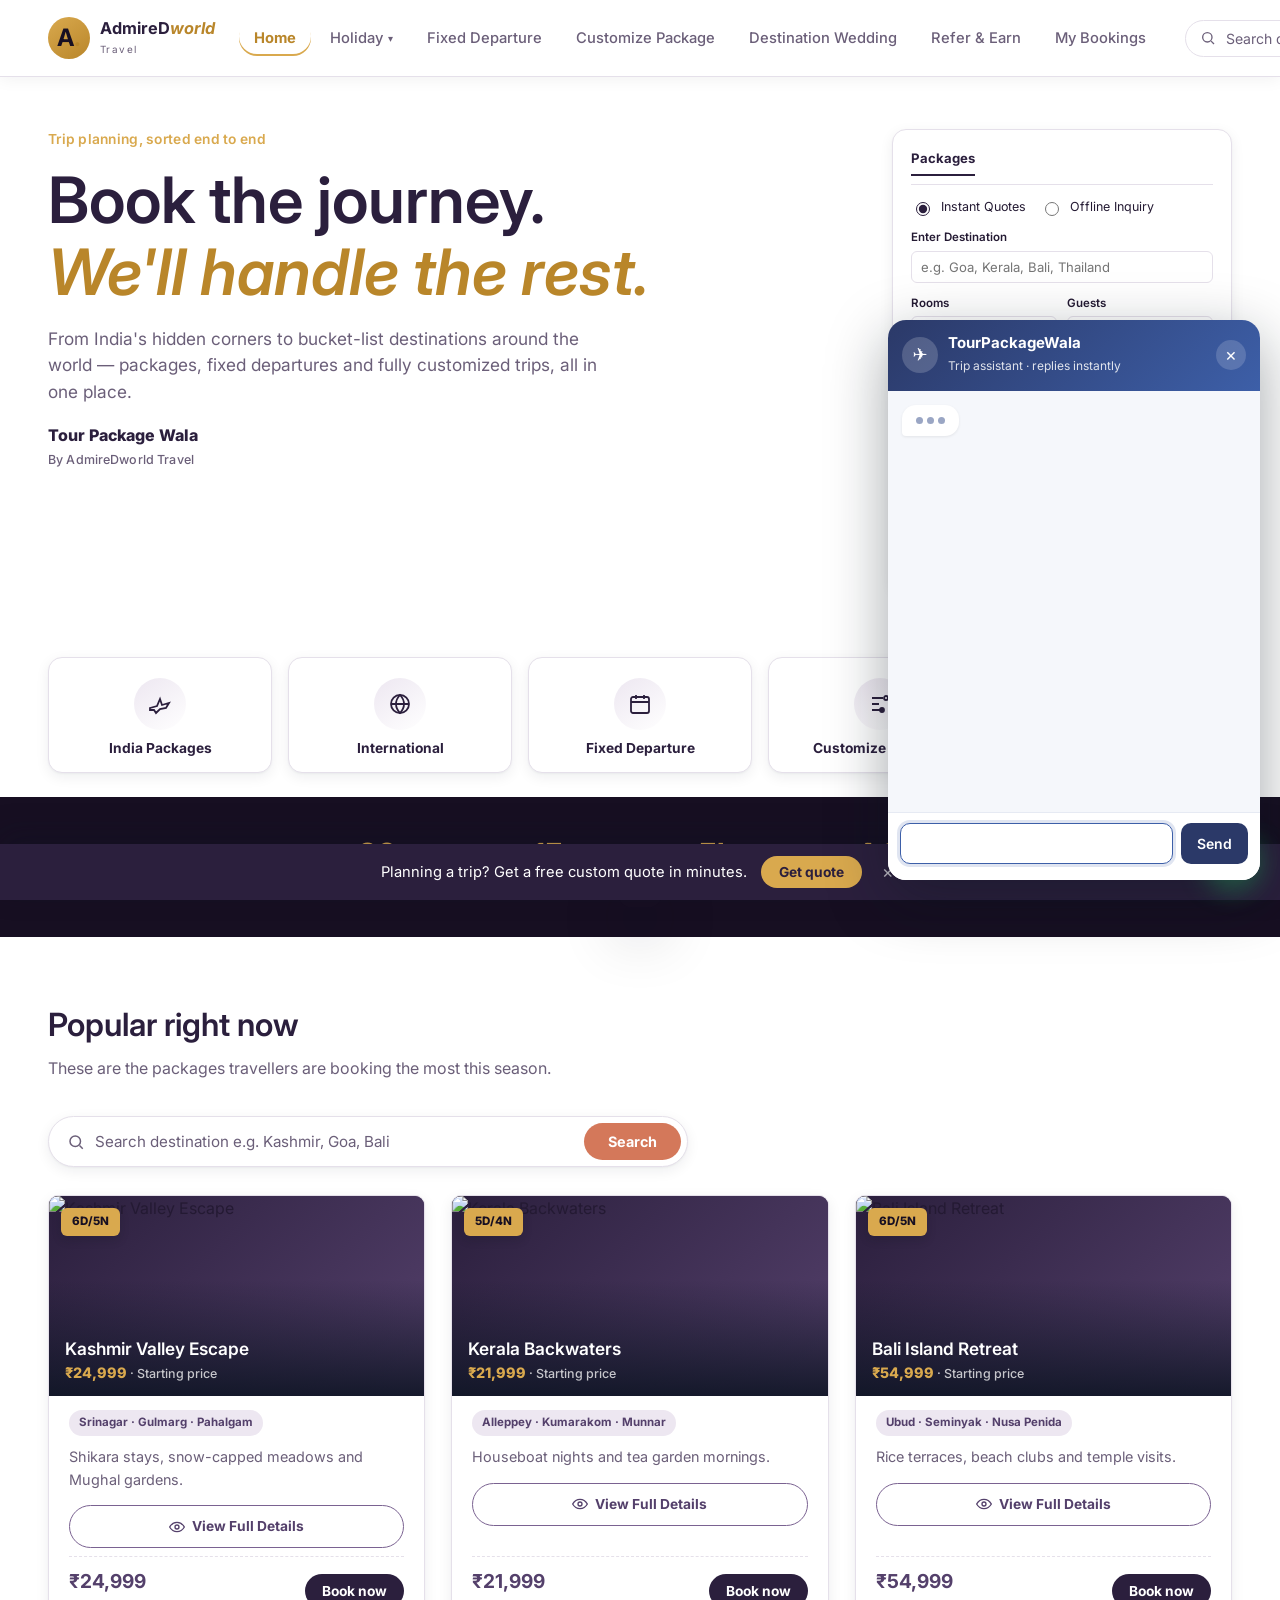
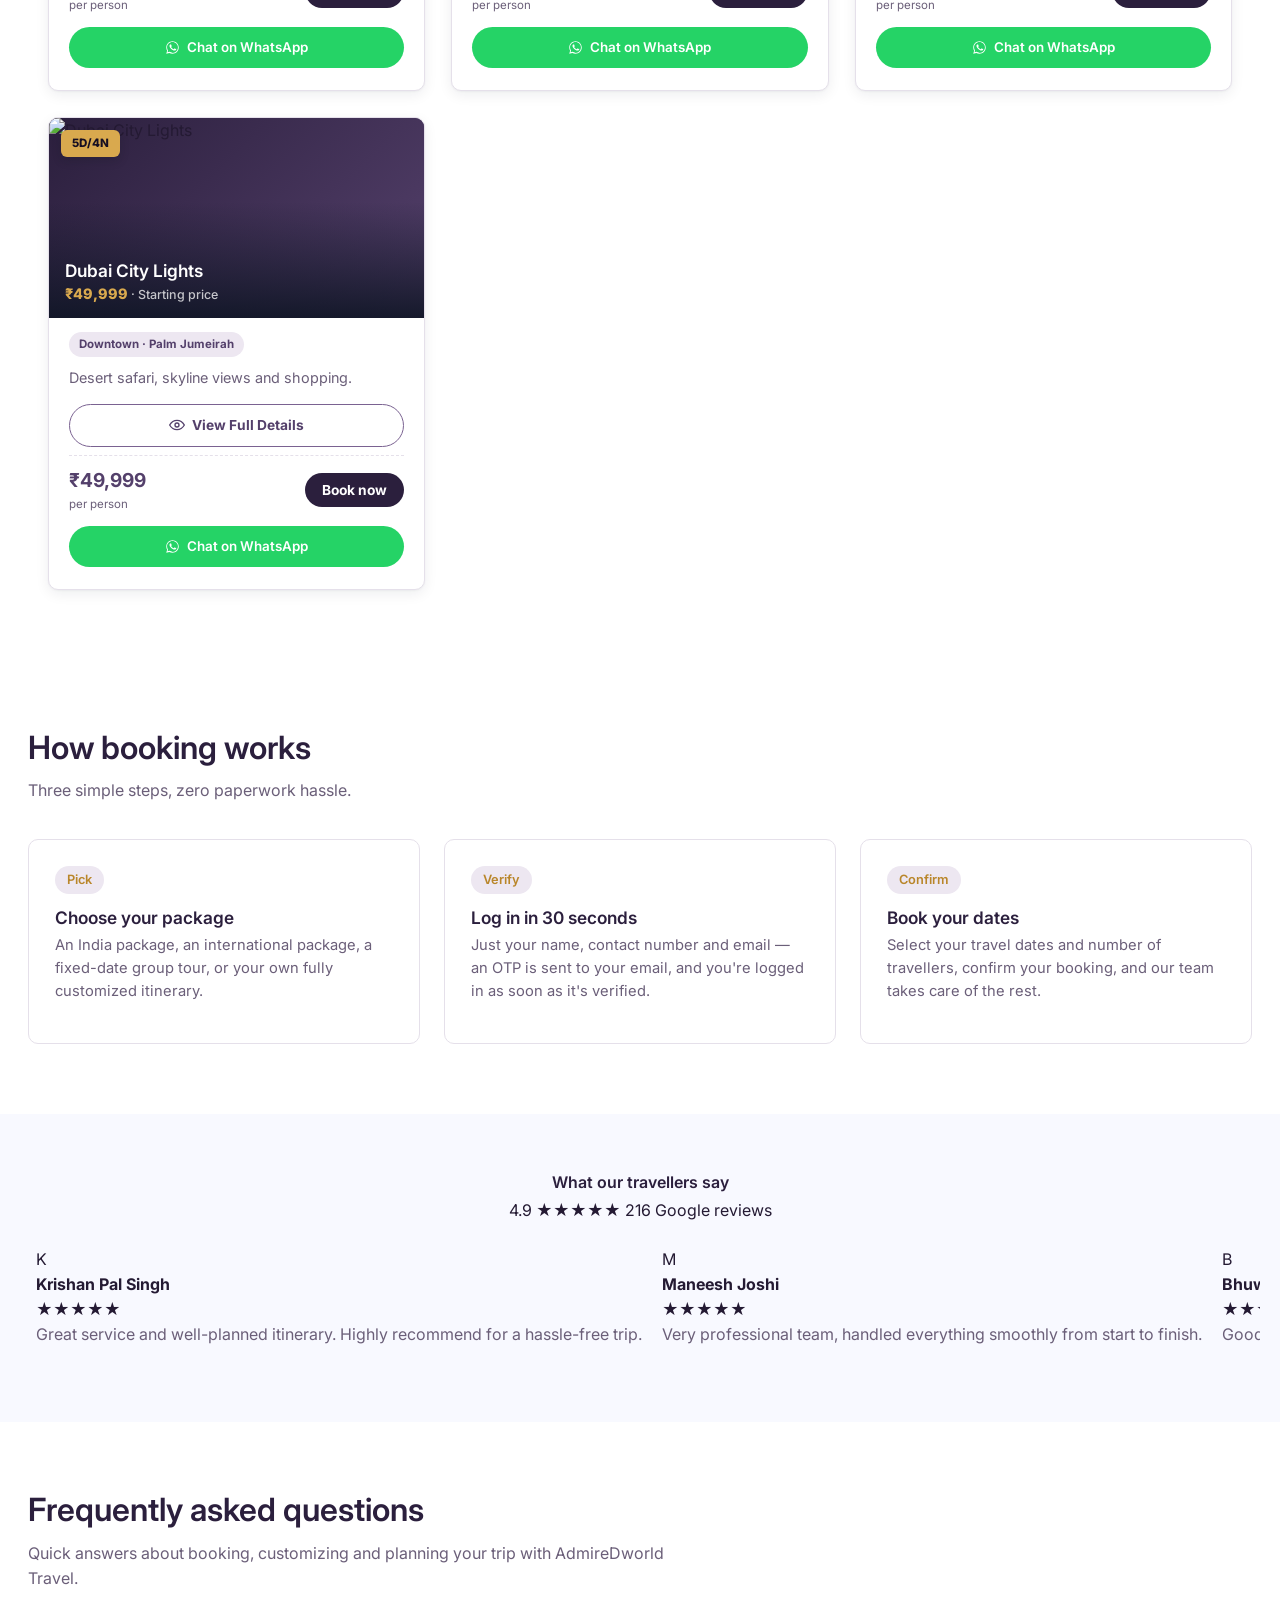
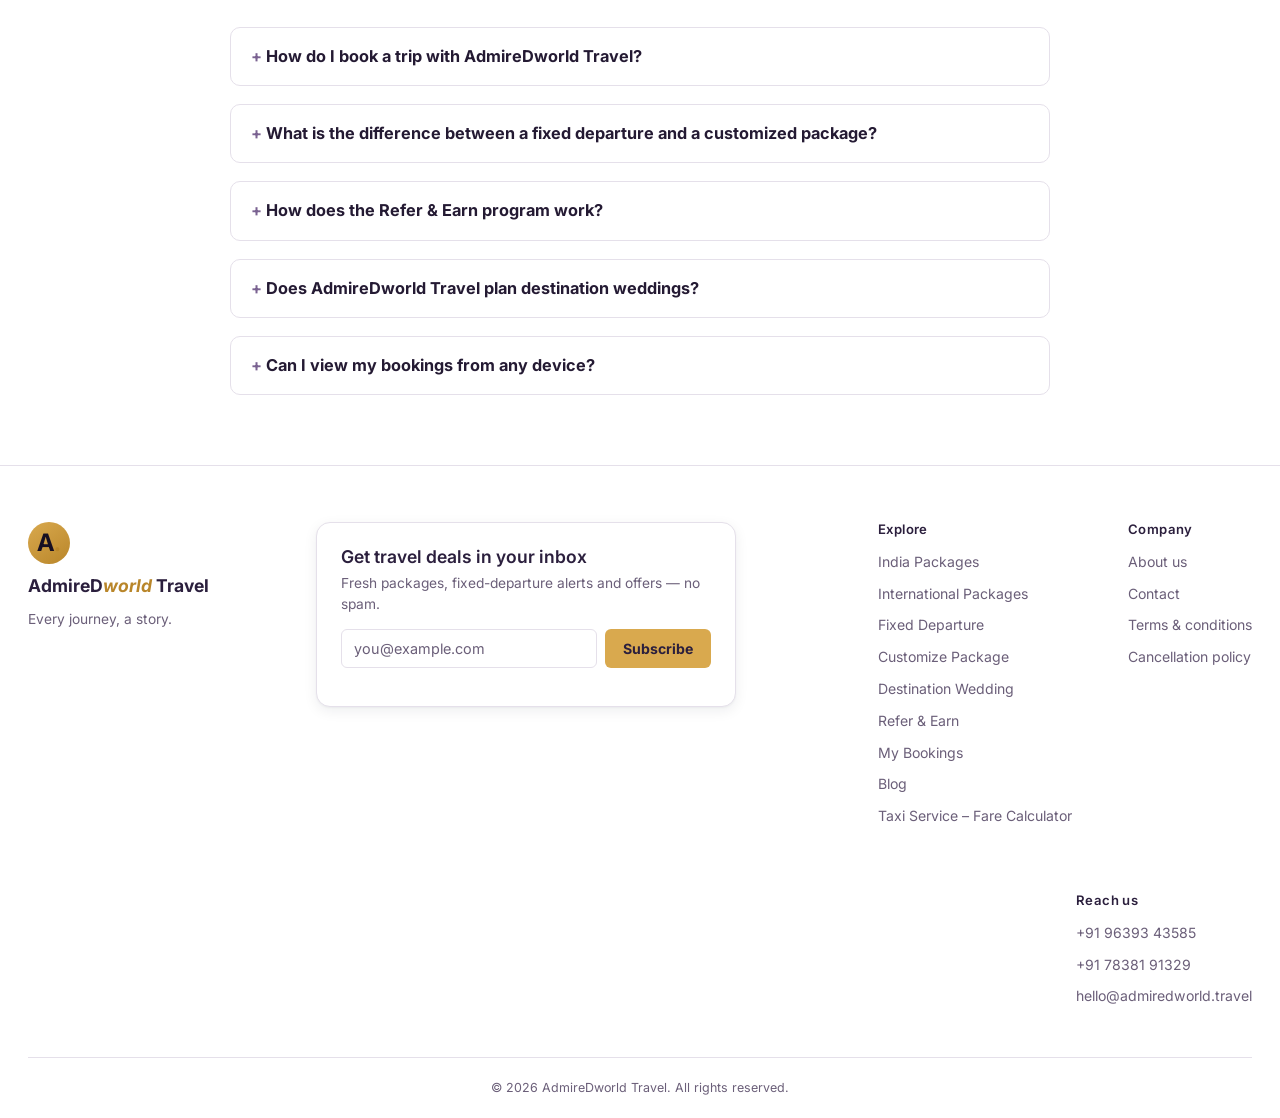
==== commit 0a2c6734: "Add files via upload" ====
--- a/index.html
+++ b/index.html
@@ -3111,7 +3111,8 @@
 
 <script src="https://cdnjs.cloudflare.com/ajax/libs/jspdf/2.5.1/jspdf.umd.min.js"></script>
 <script src="/script.js?v=20261004"></script>
-<script src="/offer-popup.js?v=20261001"></script>
+<script src="/offer-popup.js?v=20261017"></script>
+<script src="/chatbot.js?v=20261017"></script>
 
 </body>
 </html>
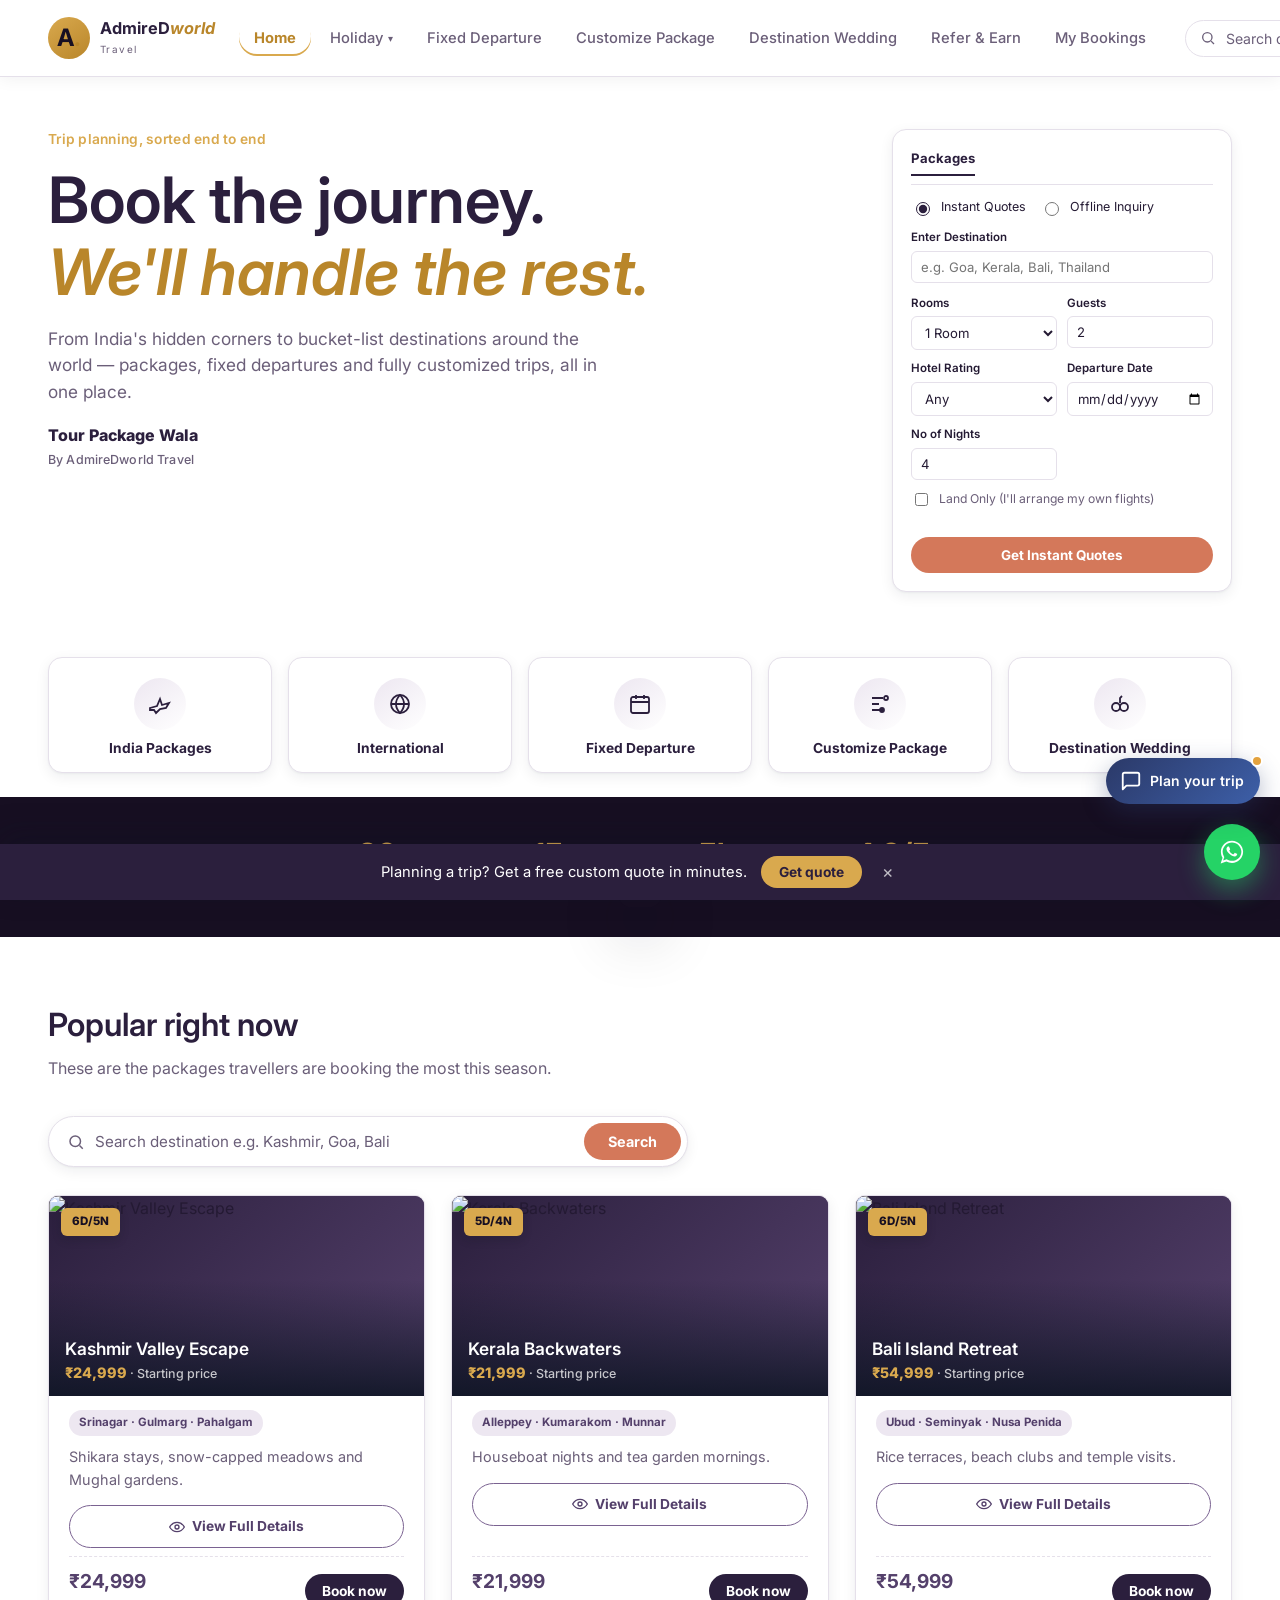
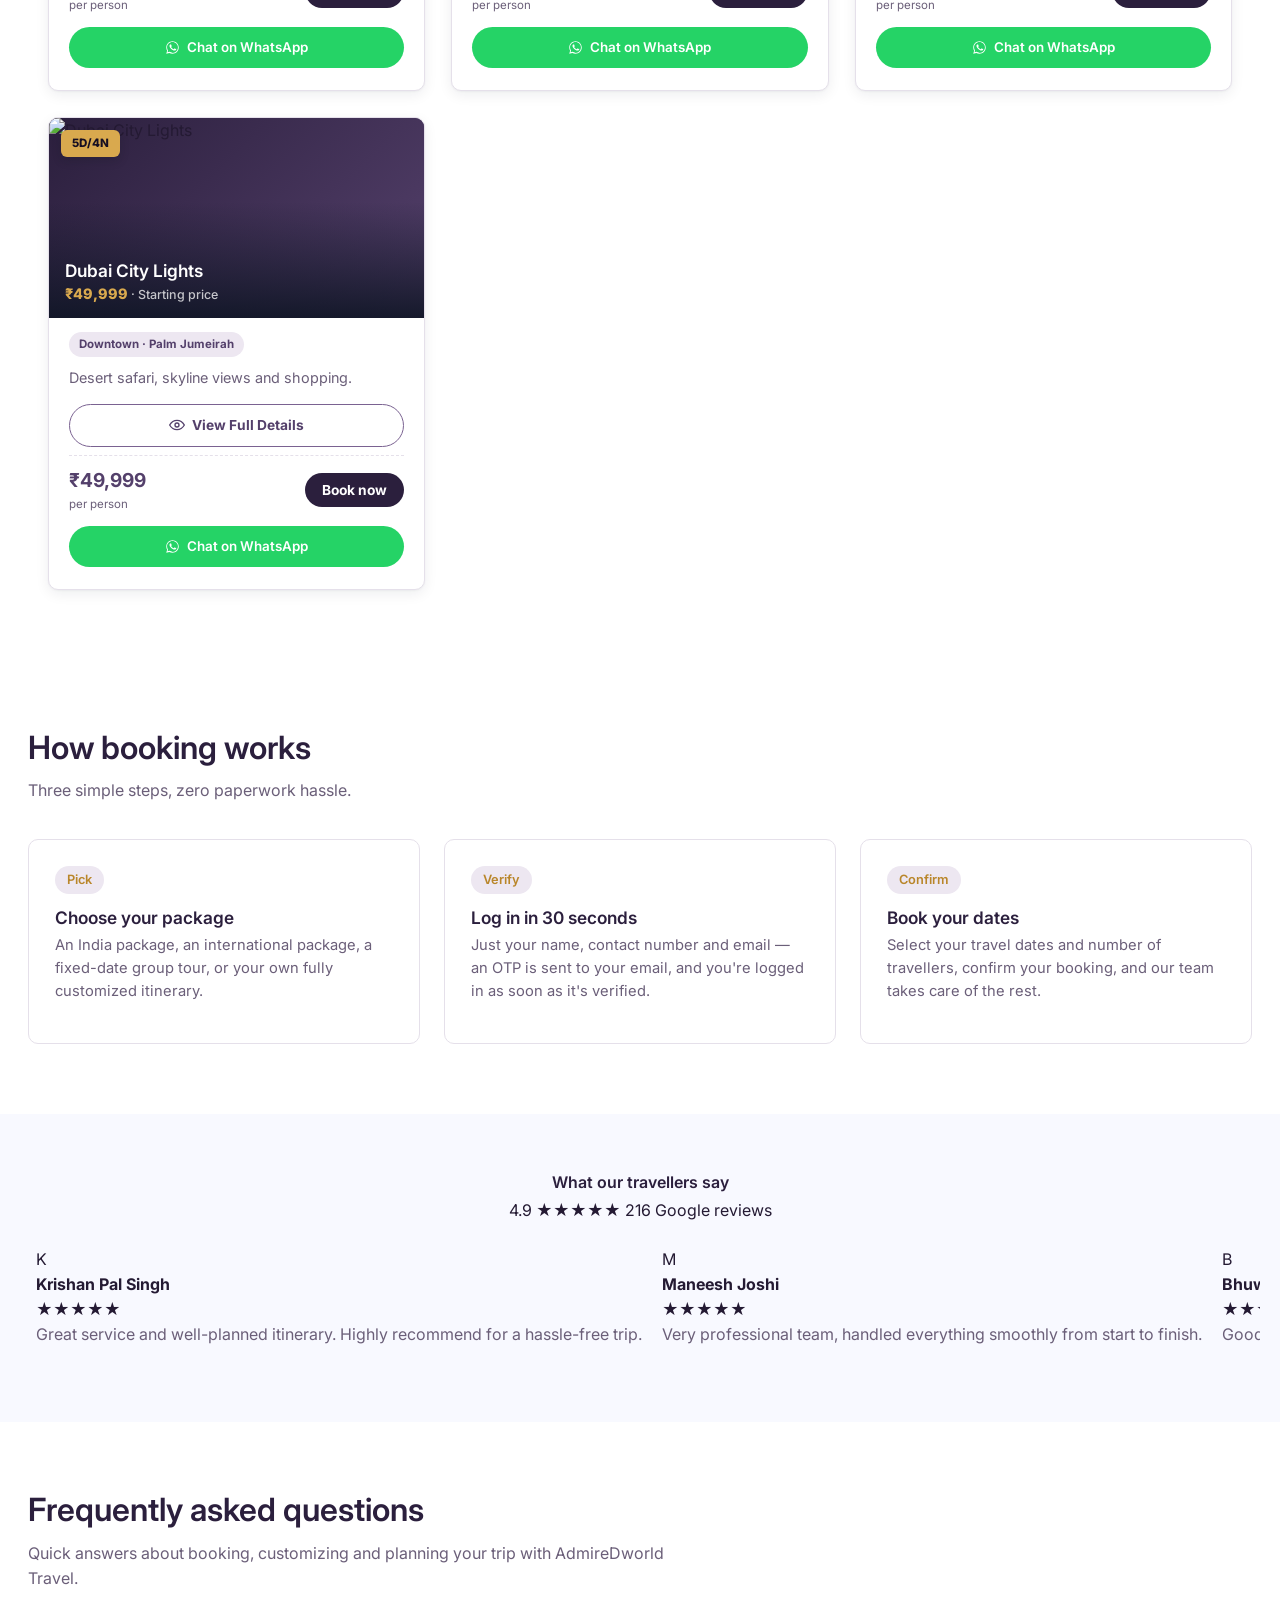
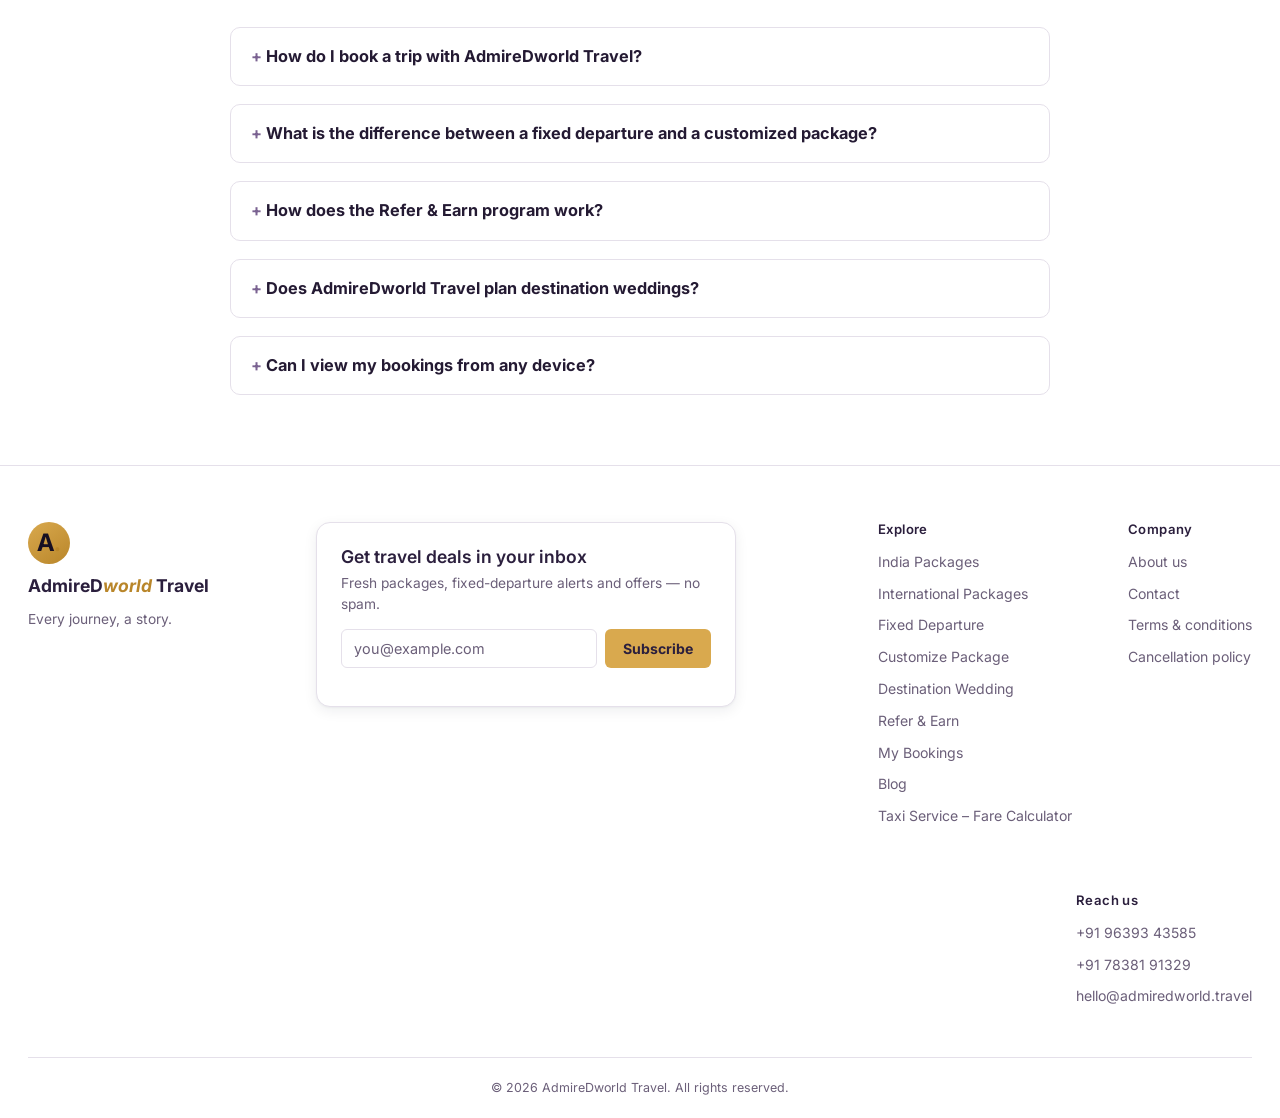
==== commit c0b1cf90: "Add files via upload" ====
--- a/index.html
+++ b/index.html
@@ -3111,8 +3111,8 @@
 
 <script src="https://cdnjs.cloudflare.com/ajax/libs/jspdf/2.5.1/jspdf.umd.min.js"></script>
 <script src="/script.js?v=20261004"></script>
-<script src="/offer-popup.js?v=20261017"></script>
-<script src="/chatbot.js?v=20261017"></script>
+<script src="/offer-popup.js?v=20261018"></script>
+<script src="/chatbot.js?v=20261018"></script>
 
 </body>
 </html>
